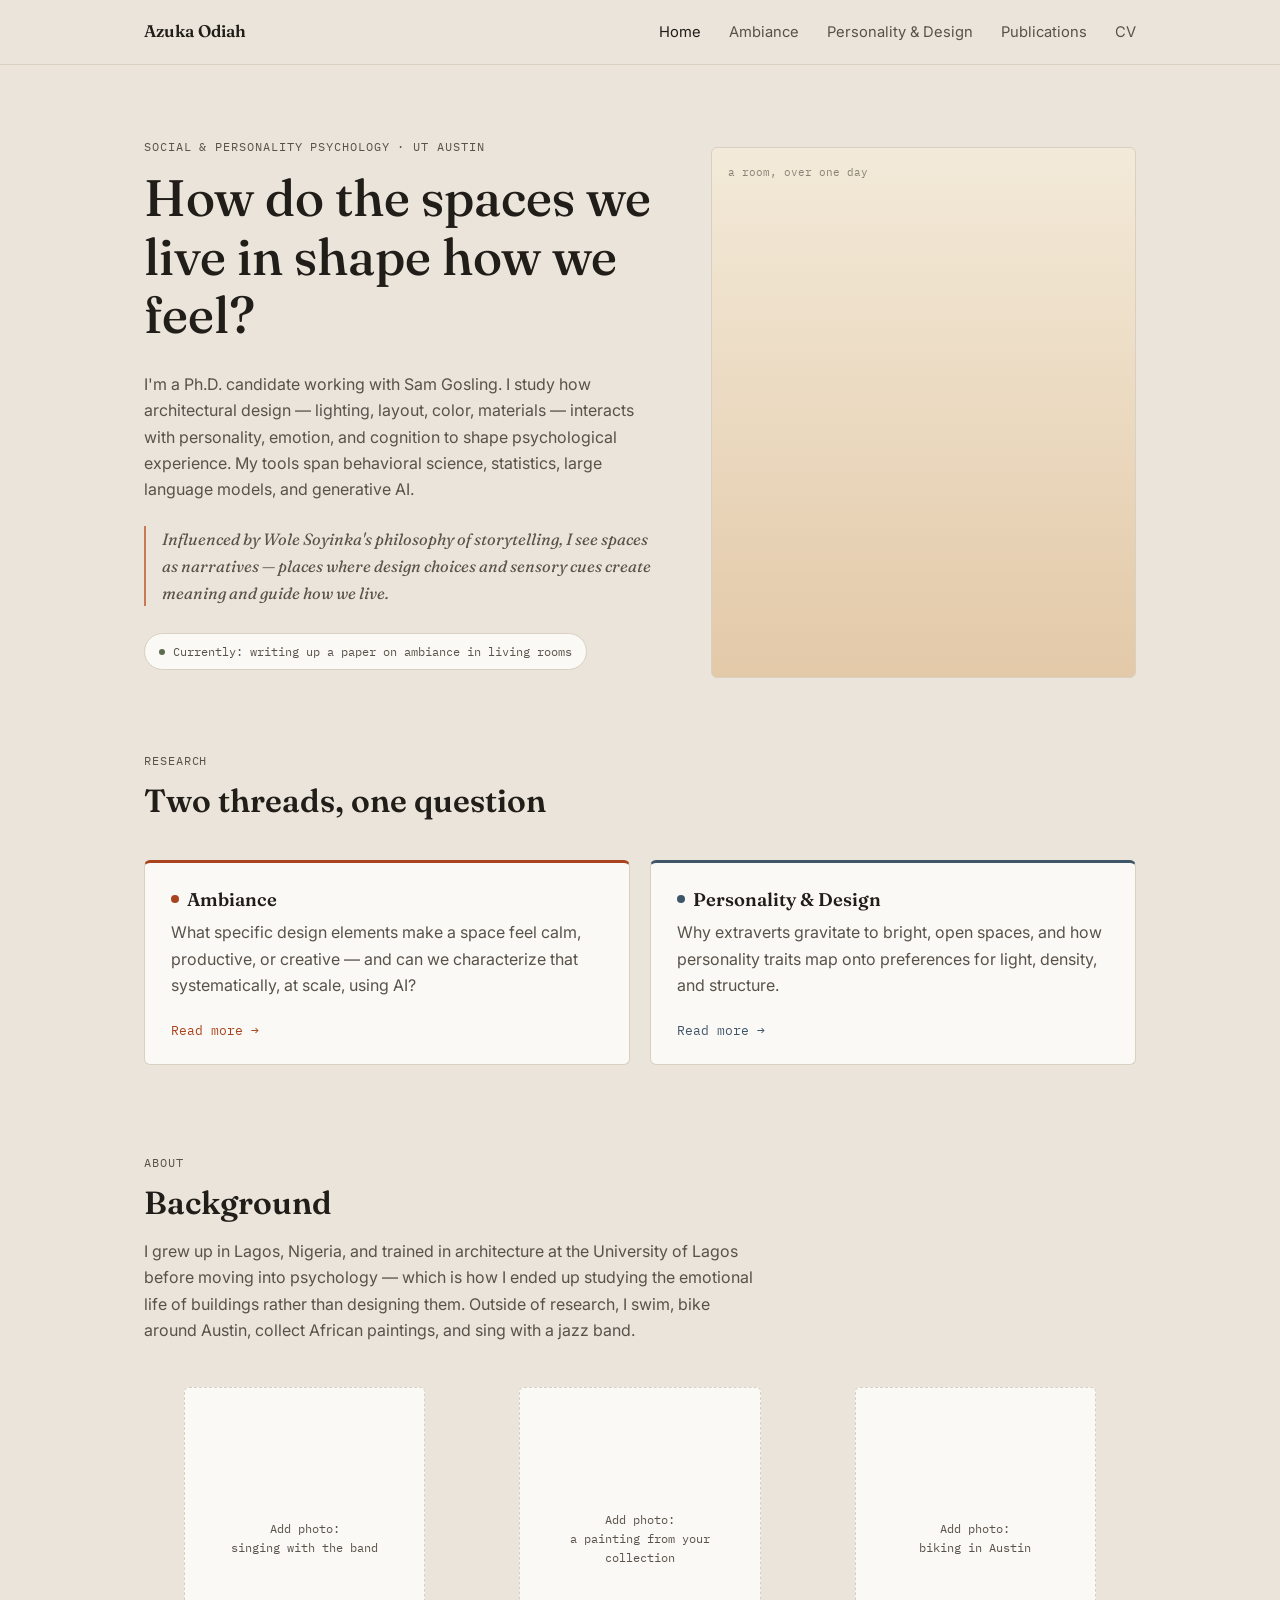
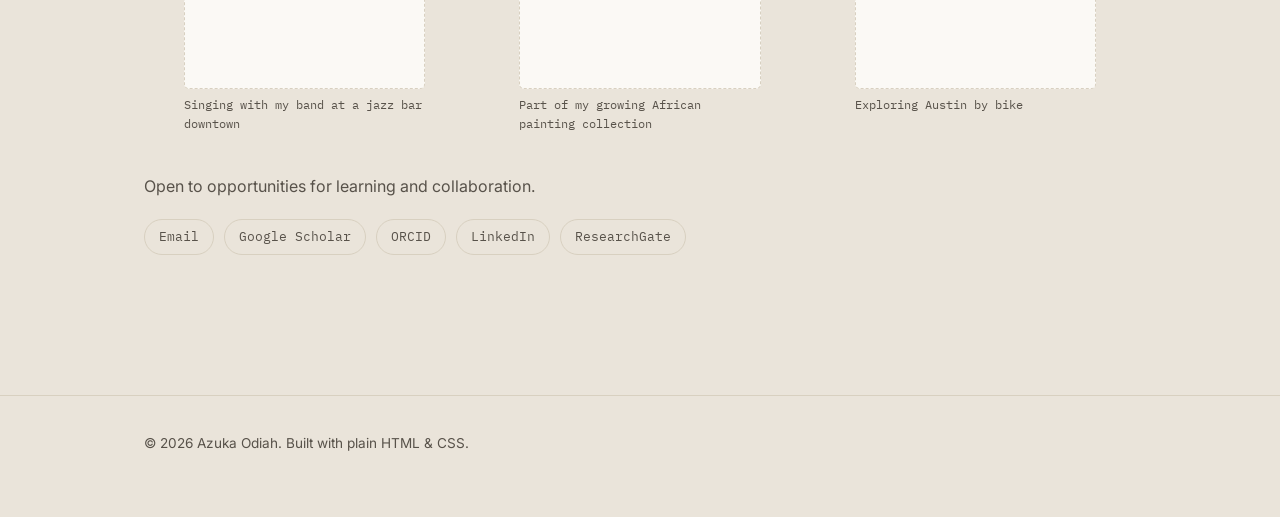
==== index.html @ d579438a "Add files via upload" ====
<!DOCTYPE html>
<html lang="en">
<head>
<meta charset="UTF-8">
<meta name="viewport" content="width=device-width, initial-scale=1.0">
<title>Azuka Odiah — Psychology of Architecture</title>
<meta name="description" content="Azuka Odiah is a Ph.D. candidate studying how the built environment shapes emotion, personality, and behavior.">
<link rel="preconnect" href="https://fonts.googleapis.com">
<link href="https://fonts.googleapis.com/css2?family=Fraunces:ital,wght@0,400;0,500;0,600;1,400&family=Inter:wght@400;500;600&family=IBM+Plex+Mono:wght@400;500&display=swap" rel="stylesheet">
<link rel="stylesheet" href="style.css">
</head>
<body>

<header class="site-header">
  <div class="wrap">
    <a class="brand" href="index.html">Azuka Odiah</a>
    <nav class="primary">
      <a href="index.html" class="active">Home</a>
      <a href="ambiance.html">Ambiance</a>
      <a href="personality-design.html">Personality &amp; Design</a>
      <a href="publications.html">Publications</a>
      <a href="cv.html">CV</a>
    </nav>
    <button class="nav-toggle" aria-label="Toggle menu">Menu</button>
  </div>
</header>

<section class="hero">
  <div class="wrap">
    <div>
      <p class="eyebrow">Social &amp; Personality Psychology · UT Austin</p>
      <h1>How do the spaces we live in shape how we feel?</h1>
      <p>I'm a Ph.D. candidate working with Sam Gosling. I study how architectural
      design &mdash; lighting, layout, color, materials &mdash; interacts with
      personality, emotion, and cognition to shape psychological experience.
      My tools span behavioral science, statistics, large language models,
      and generative AI.</p>
      <blockquote>Influenced by Wole Soyinka's philosophy of storytelling, I see
      spaces as narratives &mdash; places where design choices and sensory cues
      create meaning and guide how we live.</blockquote>
      <p><span class="currently">Currently: writing up a paper on ambiance in living rooms</span></p>
    </div>
    <div class="light-cycle" aria-hidden="true">
      <span class="caption">a room, over one day</span>
      <span class="tag">morning</span>
      <span class="tag">midday</span>
      <span class="tag">dusk</span>
    </div>
  </div>
</section>

<section>
  <div class="wrap">
    <p class="eyebrow">Research</p>
    <h2>Two threads, one question</h2>
    <div class="cards">
      <div class="card">
        <h3><span class="dot"></span>Ambiance</h3>
        <p>What specific design elements make a space feel calm, productive,
        or creative &mdash; and can we characterize that systematically,
        at scale, using AI?</p>
        <a class="more" href="ambiance.html">Read more &rarr;</a>
      </div>
      <div class="card card--dusk">
        <h3><span class="dot"></span>Personality &amp; Design</h3>
        <p>Why extraverts gravitate to bright, open spaces, and how personality
        traits map onto preferences for light, density, and structure.</p>
        <a class="more" href="personality-design.html">Read more &rarr;</a>
      </div>
    </div>
  </div>
</section>

<section id="about">
  <div class="wrap">
    <p class="eyebrow">About</p>
    <h2>Background</h2>
    <p>I grew up in Lagos, Nigeria, and trained in architecture at the
    University of Lagos before moving into psychology &mdash; which is how I
    ended up studying the emotional life of buildings rather than designing
    them. Outside of research, I swim, bike around Austin, collect African
    paintings, and sing with a jazz band.</p>

    <div class="photo-strip">
      <figure>
        <div class="photo-slot"><span>Add photo:<br>singing with the band</span></div>
        <figcaption>Singing with my band at a jazz bar downtown</figcaption>
      </figure>
      <figure>
        <div class="photo-slot"><span>Add photo:<br>a painting from your collection</span></div>
        <figcaption>Part of my growing African painting collection</figcaption>
      </figure>
      <figure>
        <div class="photo-slot"><span>Add photo:<br>biking in Austin</span></div>
        <figcaption>Exploring Austin by bike</figcaption>
      </figure>
    </div>

    <p style="margin-top:24px;">Open to opportunities for learning and collaboration.</p>
    <div class="link-row">
      <a href="mailto:azukaodiah@utexas.edu">Email</a>
      <a href="#">Google Scholar</a>
      <a href="#">ORCID</a>
      <a href="#">LinkedIn</a>
      <a href="#">ResearchGate</a>
    </div>
  </div>
</section>

<footer>
  <div class="wrap">
    <p>&copy; <span id="year"></span> Azuka Odiah. Built with plain HTML &amp; CSS.</p>
  </div>
</footer>

<script src="script.js"></script>
<script>document.getElementById('year').textContent = new Date().getFullYear();</script>
</body>
</html>
---- style.css ----
/* ============================================================
   Azuka Odiah — academic site
   Design concept: each research thread gets its own "mood" color
   (oxide = warm/Ambiance, dusk = structured/Personality & Design),
   echoing the actual research subject — how environments carry
   emotional tone. Hero panel is a live CSS light-cycle, a small
   working demonstration of "ambiance" itself.
   ============================================================ */

:root {
  --stone: #eae4da;
  --stone-deep: #ddd4c3;
  --paper: #fbf9f5;
  --ink: #211d19;
  --ink-soft: #58524a;
  --oxide: #a8431d;
  --oxide-soft: #c97a54;
  --dusk: #3f5568;
  --dusk-soft: #7c93a3;
  --moss: #5c6b4f;
  --border: #d8d0c0;
  --radius: 3px;
  --serif: "Fraunces", Georgia, serif;
  --sans: "Inter", -apple-system, BlinkMacSystemFont, sans-serif;
  --mono: "IBM Plex Mono", "SF Mono", monospace;
  --max: 1040px;
}

* { box-sizing: border-box; }
html { scroll-behavior: smooth; }

body {
  margin: 0;
  background: var(--stone);
  color: var(--ink);
  font-family: var(--sans);
  font-size: 16px;
  line-height: 1.65;
  -webkit-font-smoothing: antialiased;
}

img { max-width: 100%; display: block; }

a { color: var(--oxide); text-decoration: none; }
a:hover { text-decoration: underline; }

:focus-visible {
  outline: 2px solid var(--ink);
  outline-offset: 3px;
}

h1, h2, h3 {
  font-family: var(--serif);
  font-weight: 600;
  line-height: 1.15;
  margin: 0 0 0.5em;
  color: var(--ink);
}

h1 { font-size: clamp(2rem, 4.5vw, 3.2rem); font-weight: 500; }
h2 { font-size: clamp(1.5rem, 3vw, 2rem); }
h3 { font-size: 1.15rem; font-weight: 600; }

p { margin: 0 0 1.1em; color: var(--ink-soft); max-width: 62ch; }

.eyebrow {
  font-family: var(--mono);
  font-size: 0.72rem;
  letter-spacing: 0.08em;
  text-transform: uppercase;
  color: var(--ink-soft);
}

.wrap {
  max-width: var(--max);
  margin: 0 auto;
  padding: 0 24px;
}

/* ---------- header / nav ---------- */

.site-header {
  position: sticky;
  top: 0;
  z-index: 50;
  background: rgba(234, 228, 218, 0.88);
  backdrop-filter: blur(8px);
  border-bottom: 1px solid var(--border);
}

.site-header .wrap {
  display: flex;
  align-items: center;
  justify-content: space-between;
  height: 64px;
}

.brand {
  font-family: var(--serif);
  font-size: 1.05rem;
  color: var(--ink);
  font-weight: 600;
}

nav.primary {
  display: flex;
  gap: 28px;
}

nav.primary a {
  color: var(--ink-soft);
  font-size: 0.92rem;
}

nav.primary a.active,
nav.primary a:hover { color: var(--ink); text-decoration: none; }

.nav-toggle {
  display: none;
  background: none;
  border: 1px solid var(--border);
  border-radius: var(--radius);
  padding: 6px 10px;
  font-family: var(--mono);
  font-size: 0.8rem;
  cursor: pointer;
}

@media (max-width: 720px) {
  nav.primary {
    display: none;
    position: absolute;
    top: 64px; left: 0; right: 0;
    background: var(--paper);
    flex-direction: column;
    gap: 0;
    border-bottom: 1px solid var(--border);
  }
  nav.primary.open { display: flex; }
  nav.primary a { padding: 14px 24px; border-top: 1px solid var(--border); }
  .nav-toggle { display: block; }
}

/* ---------- hero ---------- */

.hero {
  padding: 72px 0 56px;
}

.hero .wrap {
  display: grid;
  grid-template-columns: 1.1fr 0.9fr;
  gap: 48px;
  align-items: center;
}

@media (max-width: 860px) {
  .hero .wrap { grid-template-columns: 1fr; }
}

.hero blockquote {
  font-family: var(--serif);
  font-style: italic;
  font-size: 1.02rem;
  color: var(--ink-soft);
  border-left: 2px solid var(--oxide-soft);
  padding-left: 16px;
  margin: 1.4em 0;
}

.currently {
  display: inline-flex;
  align-items: center;
  gap: 8px;
  font-family: var(--mono);
  font-size: 0.78rem;
  color: var(--ink-soft);
  background: var(--paper);
  border: 1px solid var(--border);
  border-radius: 999px;
  padding: 7px 14px;
  margin-top: 4px;
}
.currently::before {
  content: "";
  width: 6px; height: 6px;
  border-radius: 50%;
  background: var(--moss);
}

/* light-cycle panel — the signature element */

.light-cycle {
  position: relative;
  aspect-ratio: 4 / 5;
  border-radius: 6px;
  overflow: hidden;
  border: 1px solid var(--border);
  background: linear-gradient(180deg, #f3ead9, #e3c9a8);
  animation: cycleShift 18s ease-in-out infinite;
}

@keyframes cycleShift {
  0%, 100% { background: linear-gradient(180deg, #f7ecd8 0%, #e7c79e 60%, #cf9a63 100%); }
  40% { background: linear-gradient(180deg, #fbf6ea 0%, #f2e2c2 55%, #dab27b 100%); }
  70% { background: linear-gradient(180deg, #e4dce8 0%, #b9a7bb 55%, #6d5b73 100%); }
}

.light-cycle .tag {
  position: absolute;
  bottom: 16px; left: 16px;
  font-family: var(--mono);
  font-size: 0.72rem;
  letter-spacing: 0.06em;
  text-transform: uppercase;
  color: rgba(33,29,25,0.65);
  opacity: 0;
}
.light-cycle .tag:nth-child(1) { animation: tagFade 18s ease-in-out infinite; }
.light-cycle .tag:nth-child(2) { animation: tagFade 18s ease-in-out infinite; animation-delay: -6s; }
.light-cycle .tag:nth-child(3) { animation: tagFade 18s ease-in-out infinite; animation-delay: -12s; }

@keyframes tagFade {
  0%, 10% { opacity: 1; }
  22%, 100% { opacity: 0; }
}

.light-cycle .caption {
  position: absolute;
  top: 16px; left: 16px;
  font-family: var(--mono);
  font-size: 0.68rem;
  color: rgba(33,29,25,0.5);
}

@media (prefers-reduced-motion: reduce) {
  .light-cycle, .light-cycle .tag { animation: none; }
  .light-cycle .tag:nth-child(1) { opacity: 1; }
}

/* ---------- research cards ---------- */

.cards {
  display: grid;
  grid-template-columns: 1fr 1fr;
  gap: 20px;
  margin: 40px 0;
}
@media (max-width: 720px) { .cards { grid-template-columns: 1fr; } }

.card {
  background: var(--paper);
  border: 1px solid var(--border);
  border-radius: 6px;
  padding: 26px 26px 22px;
  border-top: 3px solid var(--oxide);
}
.card--dusk { border-top-color: var(--dusk); }

.card h3 { display: flex; align-items: center; gap: 8px; }
.card .dot { width: 8px; height: 8px; border-radius: 50%; background: var(--oxide); }
.card--dusk .dot { background: var(--dusk); }

.card a.more { font-family: var(--mono); font-size: 0.8rem; }
.card--dusk a.more { color: var(--dusk); }

/* ---------- about photo strip ---------- */

.photo-strip {
  display: grid;
  grid-template-columns: repeat(3, 1fr);
  gap: 14px;
  margin: 28px 0 8px;
}
@media (max-width: 640px) { .photo-strip { grid-template-columns: 1fr; } }

.photo-slot {
  aspect-ratio: 4 / 5;
  border-radius: 5px;
  border: 1px dashed var(--border);
  background: var(--paper);
  display: flex;
  align-items: center;
  justify-content: center;
  text-align: center;
  padding: 16px;
}
.photo-slot span {
  font-family: var(--mono);
  font-size: 0.72rem;
  color: var(--ink-soft);
}
.photo-slot img { width: 100%; height: 100%; object-fit: cover; border-radius: 5px; }
figcaption {
  font-family: var(--mono);
  font-size: 0.72rem;
  color: var(--ink-soft);
  margin-top: 6px;
}

/* ---------- page header (interior pages) ---------- */

.page-head {
  padding: 56px 0 12px;
  border-bottom: 1px solid var(--border);
  margin-bottom: 40px;
}
.page-head.oxide { border-top: 4px solid var(--oxide); }
.page-head.dusk { border-top: 4px solid var(--dusk); }

.rq-list {
  list-style: none;
  padding: 0;
  margin: 24px 0;
  border-left: 2px solid var(--border);
}
.rq-list li {
  padding: 10px 0 10px 20px;
  color: var(--ink-soft);
  max-width: 62ch;
}

/* ---------- publications ---------- */

.pub {
  padding: 22px 0;
  border-top: 1px solid var(--border);
}
.pub:first-of-type { border-top: none; }
.pub .year {
  font-family: var(--mono);
  font-size: 0.78rem;
  color: var(--moss);
}
.pub p { margin: 6px 0 0; }
.pub .note {
  font-size: 0.88rem;
  color: var(--ink-soft);
  font-style: italic;
  margin-top: 6px;
}

/* ---------- buttons / links row ---------- */

.btn {
  display: inline-block;
  font-family: var(--mono);
  font-size: 0.85rem;
  border: 1px solid var(--ink);
  color: var(--ink);
  padding: 10px 18px;
  border-radius: var(--radius);
}
.btn:hover { background: var(--ink); color: var(--paper); text-decoration: none; }

.link-row {
  display: flex;
  flex-wrap: wrap;
  gap: 10px;
  margin: 20px 0;
}
.link-row a {
  font-family: var(--mono);
  font-size: 0.8rem;
  color: var(--ink-soft);
  border: 1px solid var(--border);
  border-radius: 999px;
  padding: 6px 14px;
}
.link-row a:hover { color: var(--ink); border-color: var(--ink); text-decoration: none; }

/* ---------- footer ---------- */

footer {
  margin-top: 80px;
  padding: 36px 0 48px;
  border-top: 1px solid var(--border);
}
footer p { font-size: 0.85rem; }

section { padding: 8px 0 40px; }
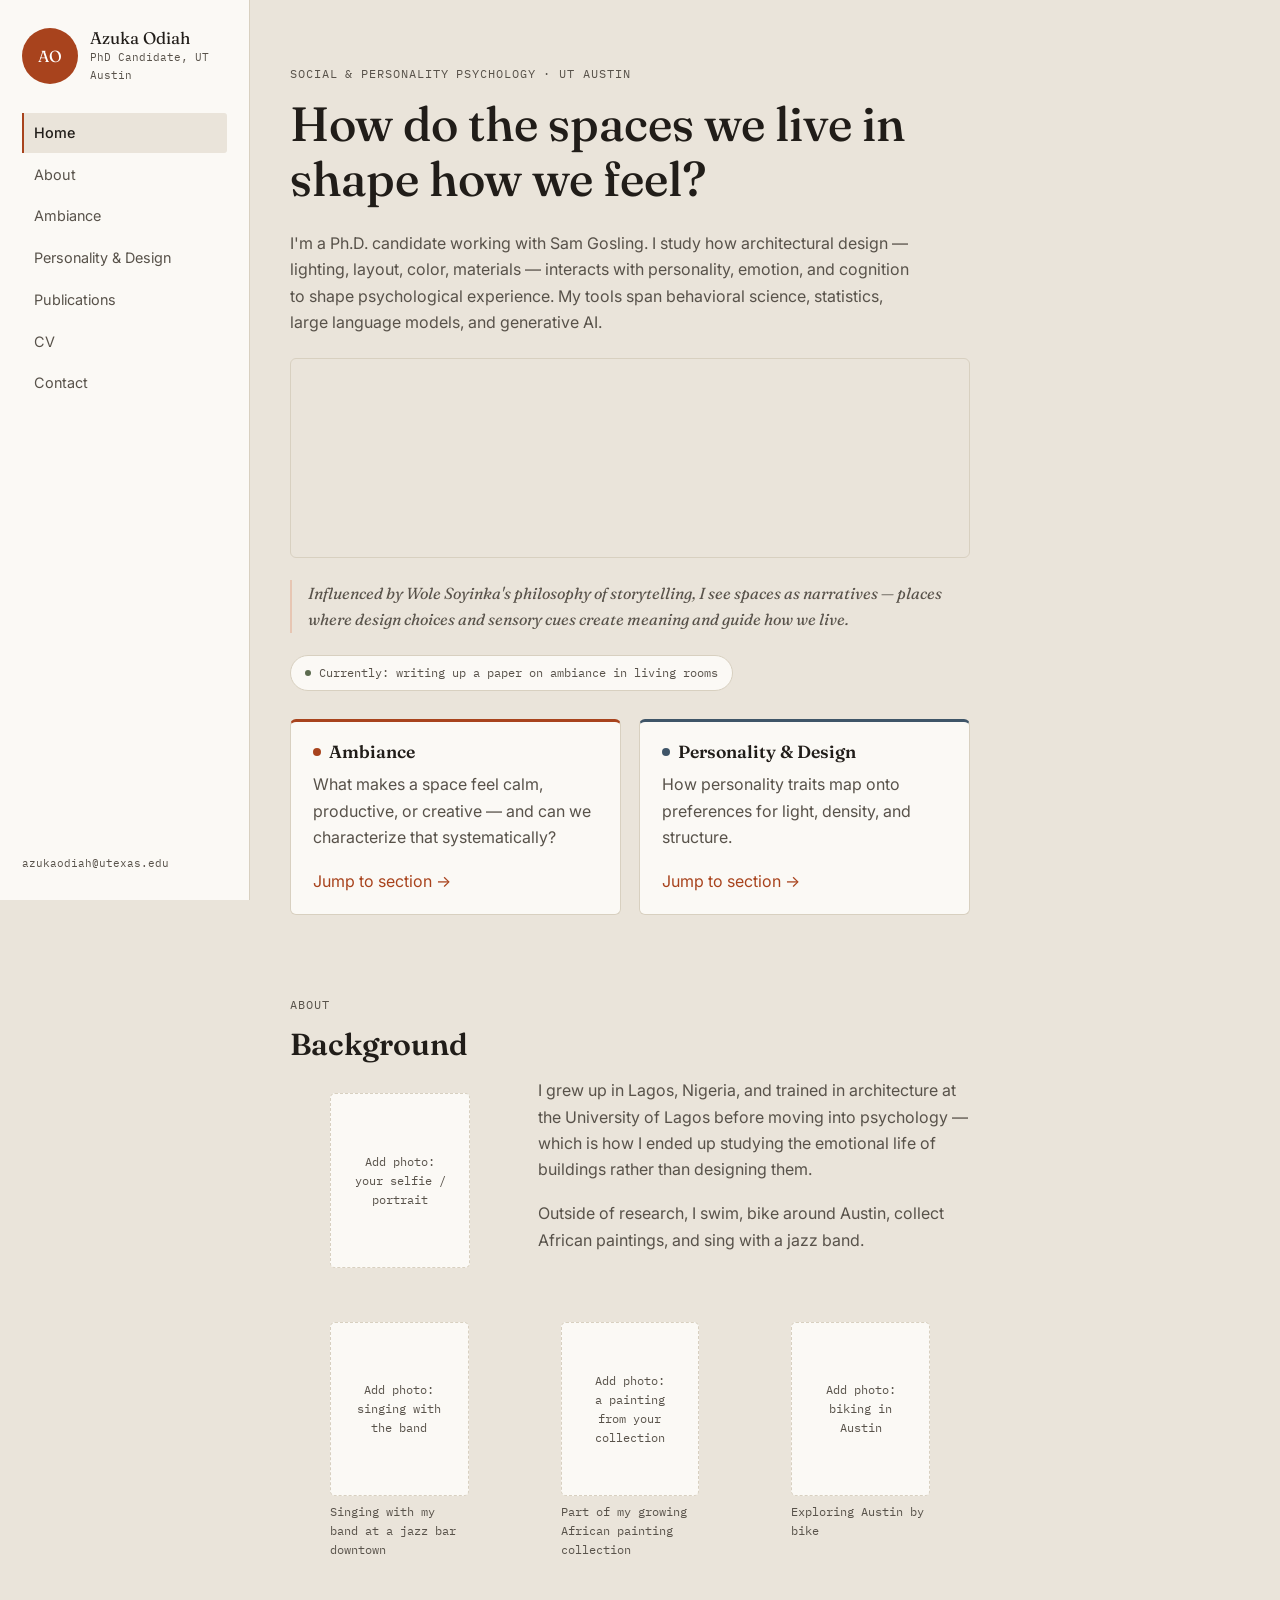
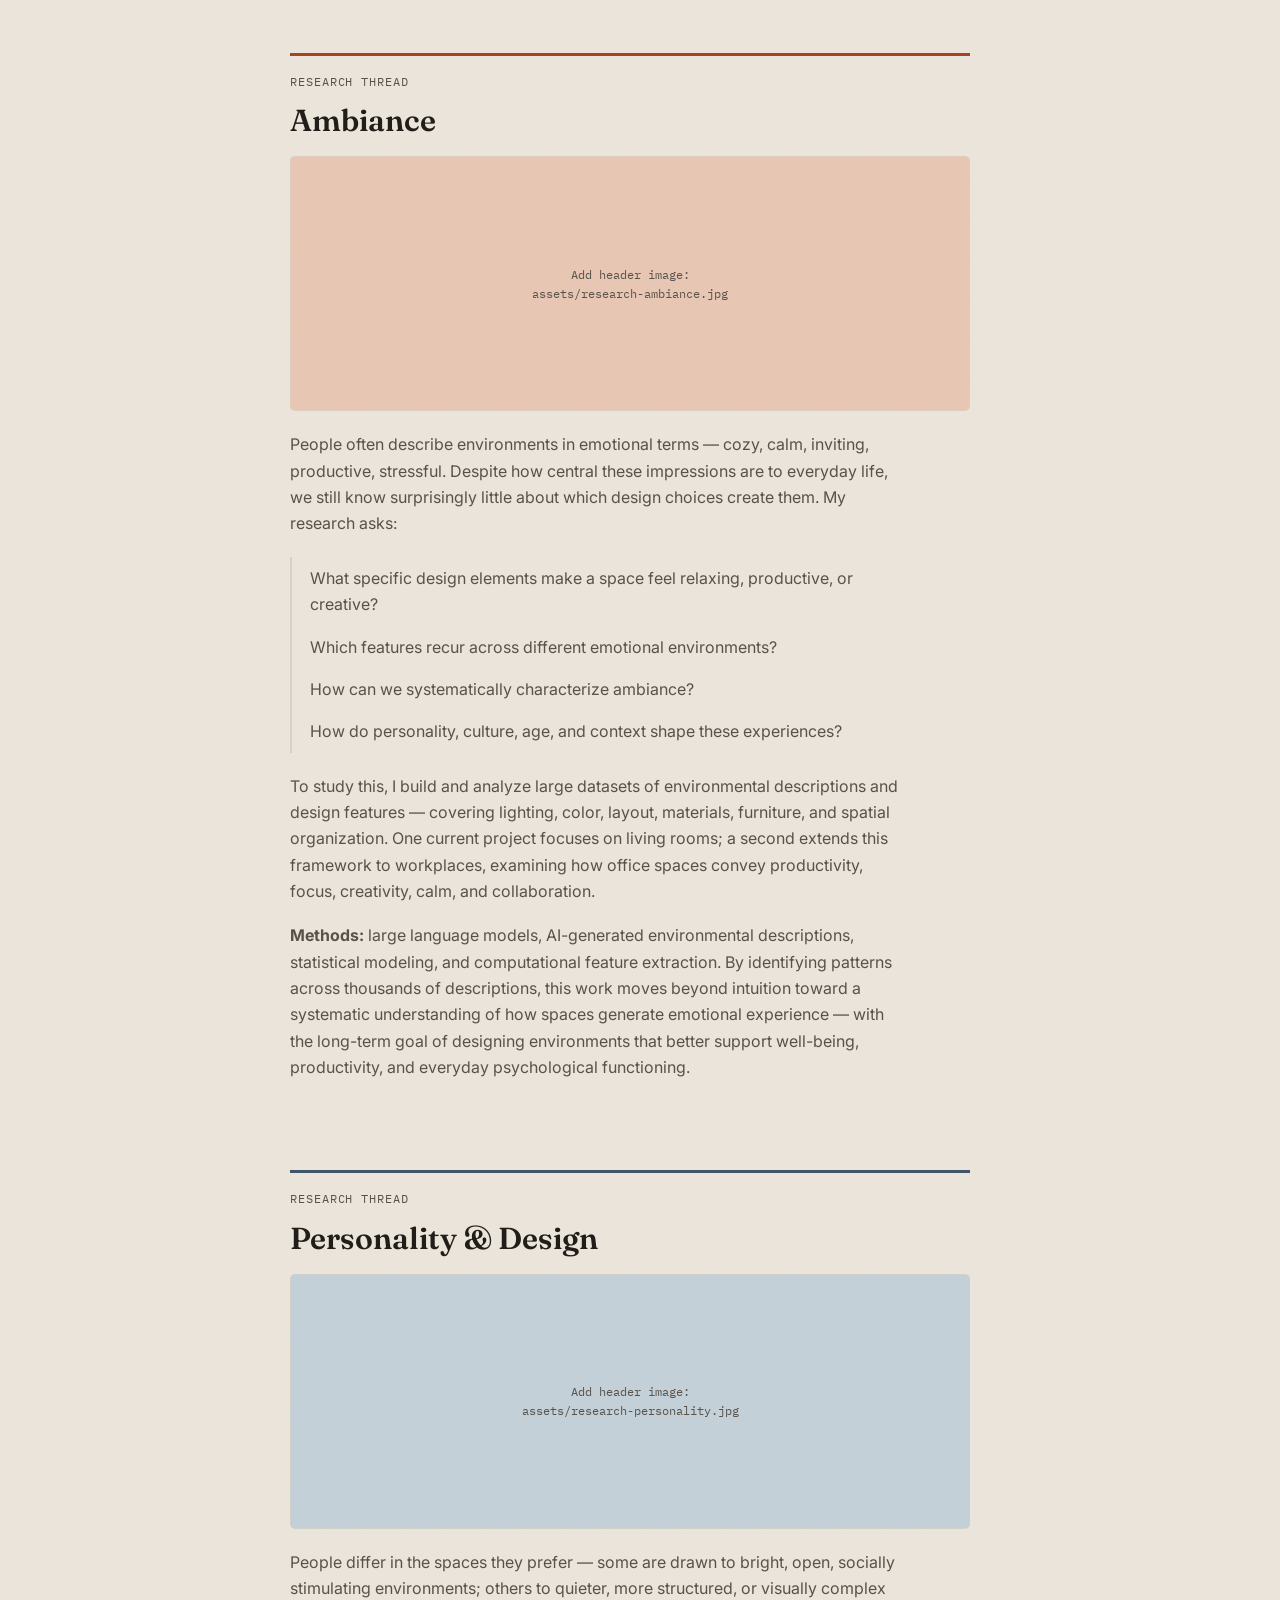
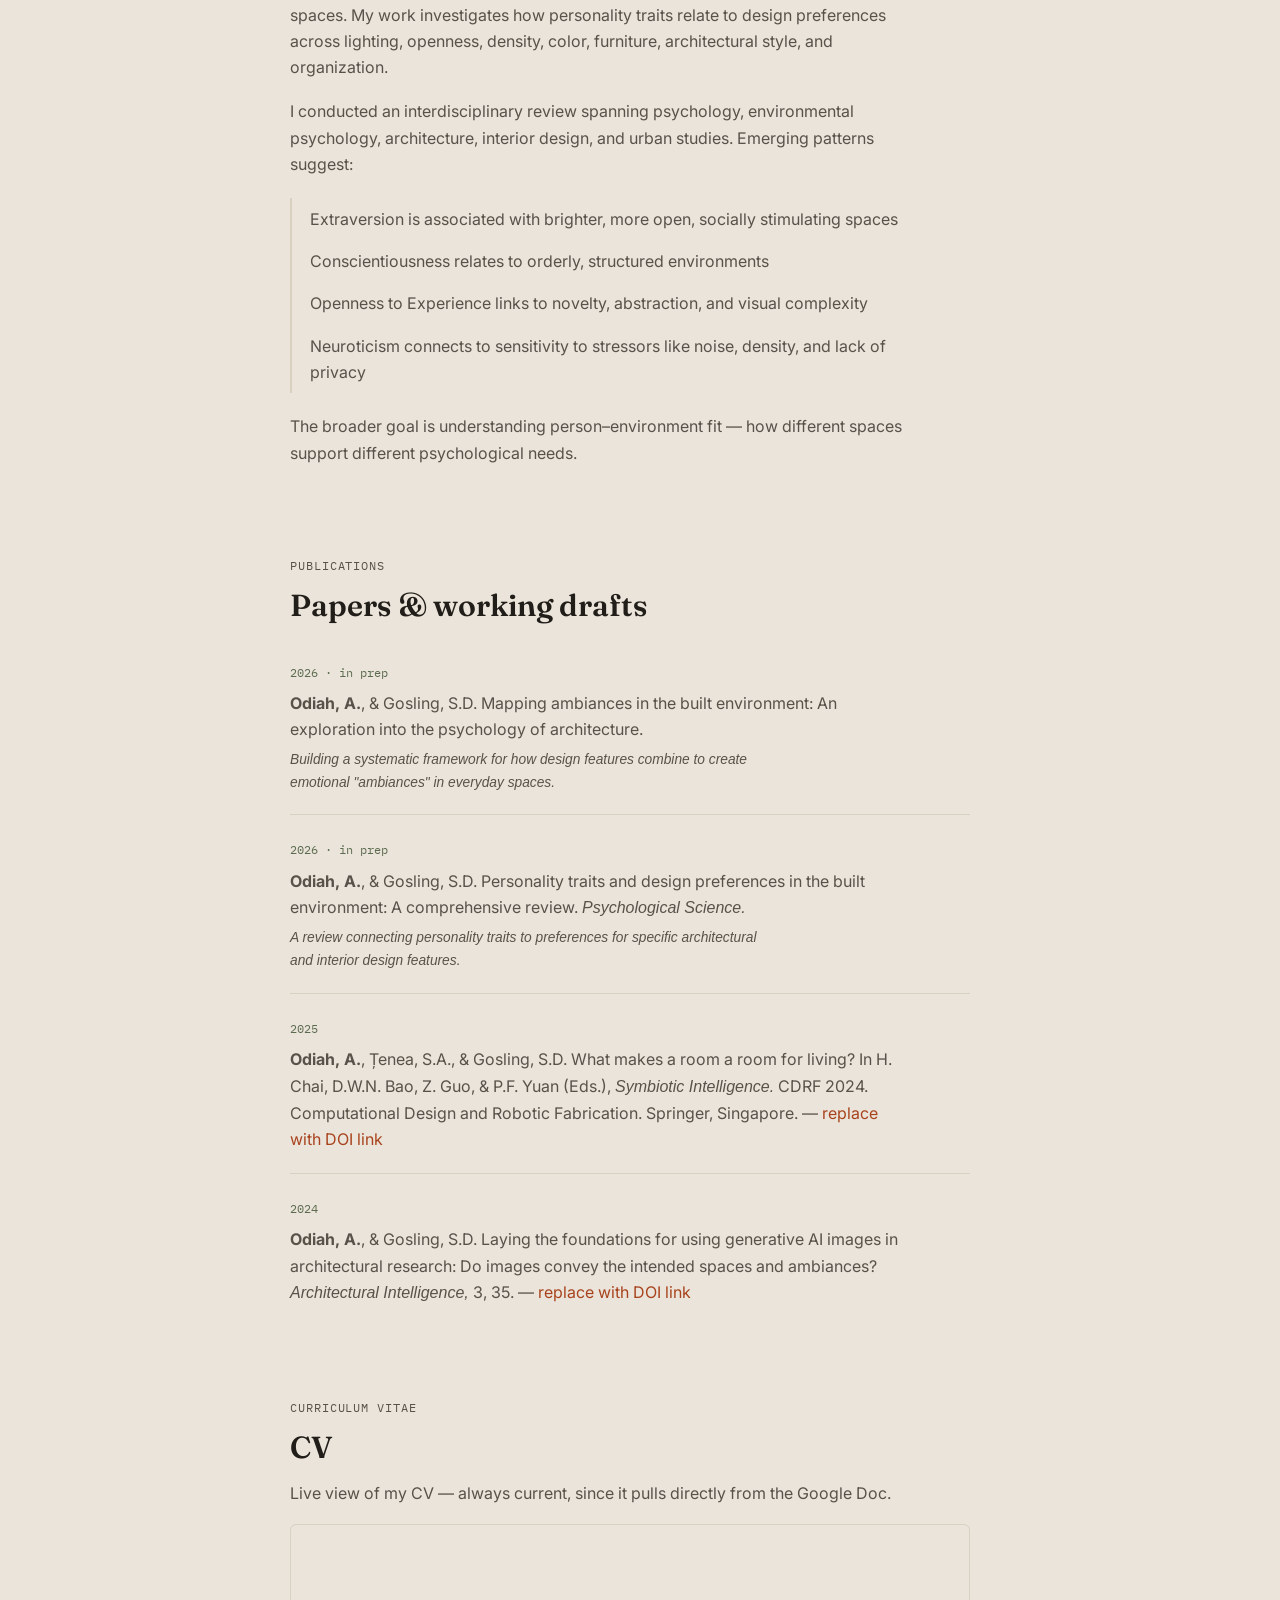
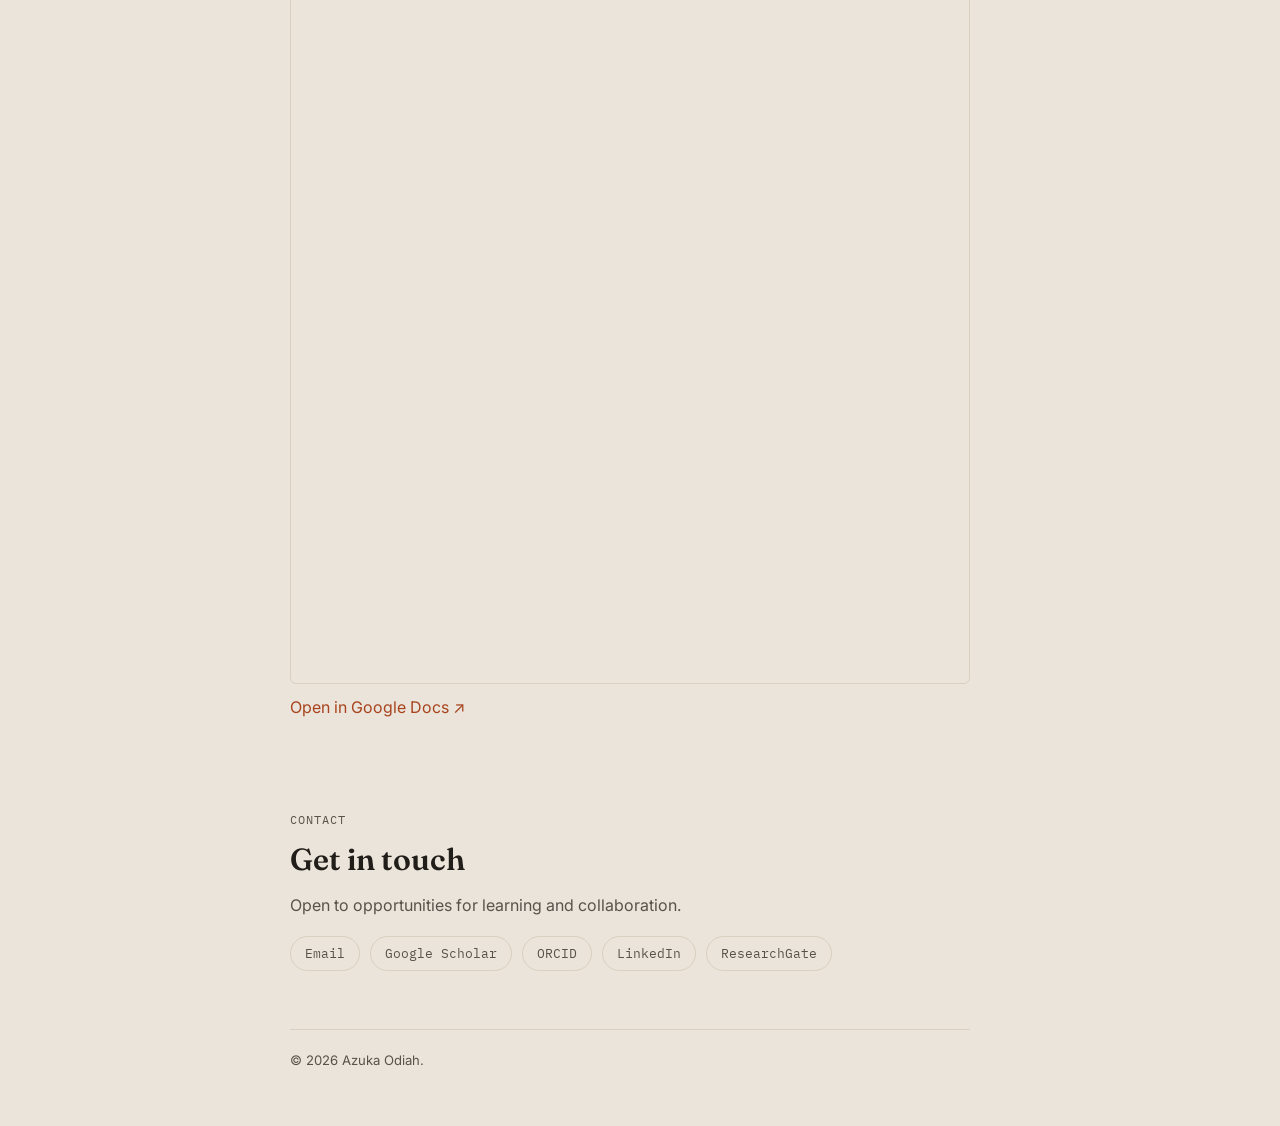
==== commit 148f7951: "test02" ====
--- a/index.html
+++ b/index.html
@@ -5,29 +5,49 @@
 <meta name="viewport" content="width=device-width, initial-scale=1.0">
 <title>Azuka Odiah — Psychology of Architecture</title>
 <meta name="description" content="Azuka Odiah is a Ph.D. candidate studying how the built environment shapes emotion, personality, and behavior.">
+<link rel="icon" type="image/jpeg" href="assets/icon.jpg">
 <link rel="preconnect" href="https://fonts.googleapis.com">
 <link href="https://fonts.googleapis.com/css2?family=Fraunces:ital,wght@0,400;0,500;0,600;1,400&family=Inter:wght@400;500;600&family=IBM+Plex+Mono:wght@400;500&display=swap" rel="stylesheet">
 <link rel="stylesheet" href="style.css">
 </head>
 <body>
 
-<header class="site-header">
-  <div class="wrap">
-    <a class="brand" href="index.html">Azuka Odiah</a>
-    <nav class="primary">
-      <a href="index.html" class="active">Home</a>
-      <a href="ambiance.html">Ambiance</a>
-      <a href="personality-design.html">Personality &amp; Design</a>
-      <a href="publications.html">Publications</a>
-      <a href="cv.html">CV</a>
+<div class="topbar">
+  <span class="brand-name">Azuka Odiah</span>
+  <button class="nav-toggle" id="navToggle" aria-label="Toggle menu">Menu</button>
+</div>
+
+<div class="layout">
+
+  <aside class="sidebar" id="sidebar">
+    <div class="brand-row">
+      <div class="avatar-wrap">
+        <span class="fallback">AO</span>
+        <img src="assets/icon.jpg" alt="Azuka Odiah" onerror="this.style.display='none'">
+      </div>
+      <div>
+        <div class="brand-name">Azuka Odiah</div>
+        <div class="brand-role">PhD Candidate, UT Austin</div>
+      </div>
+    </div>
+
+    <nav class="side-nav" id="sideNav">
+      <a href="#home">Home</a>
+      <a href="#about">About</a>
+      <a href="#ambiance">Ambiance</a>
+      <a href="#personality">Personality &amp; Design</a>
+      <a href="#publications">Publications</a>
+      <a href="#cv">CV</a>
+      <a href="#contact">Contact</a>
     </nav>
-    <button class="nav-toggle" aria-label="Toggle menu">Menu</button>
-  </div>
-</header>
-
-<section class="hero">
-  <div class="wrap">
-    <div>
+
+    <div class="sidebar-foot">azukaodiah@utexas.edu</div>
+  </aside>
+
+  <main>
+
+    <!-- HOME -->
+    <section class="block" id="home">
       <p class="eyebrow">Social &amp; Personality Psychology · UT Austin</p>
       <h1>How do the spaces we live in shape how we feel?</h1>
       <p>I'm a Ph.D. candidate working with Sam Gosling. I study how architectural
@@ -35,83 +55,242 @@
       personality, emotion, and cognition to shape psychological experience.
       My tools span behavioral science, statistics, large language models,
       and generative AI.</p>
+
+      <div class="light-cycle" aria-hidden="true">
+        <span class="tag">morning</span>
+        <span class="tag">midday</span>
+        <span class="tag">dusk</span>
+      </div>
+
       <blockquote>Influenced by Wole Soyinka's philosophy of storytelling, I see
       spaces as narratives &mdash; places where design choices and sensory cues
       create meaning and guide how we live.</blockquote>
+
       <p><span class="currently">Currently: writing up a paper on ambiance in living rooms</span></p>
-    </div>
-    <div class="light-cycle" aria-hidden="true">
-      <span class="caption">a room, over one day</span>
-      <span class="tag">morning</span>
-      <span class="tag">midday</span>
-      <span class="tag">dusk</span>
-    </div>
-  </div>
-</section>
-
-<section>
-  <div class="wrap">
-    <p class="eyebrow">Research</p>
-    <h2>Two threads, one question</h2>
-    <div class="cards">
-      <div class="card">
-        <h3><span class="dot"></span>Ambiance</h3>
-        <p>What specific design elements make a space feel calm, productive,
-        or creative &mdash; and can we characterize that systematically,
-        at scale, using AI?</p>
-        <a class="more" href="ambiance.html">Read more &rarr;</a>
-      </div>
-      <div class="card card--dusk">
-        <h3><span class="dot"></span>Personality &amp; Design</h3>
-        <p>Why extraverts gravitate to bright, open spaces, and how personality
-        traits map onto preferences for light, density, and structure.</p>
-        <a class="more" href="personality-design.html">Read more &rarr;</a>
-      </div>
-    </div>
-  </div>
-</section>
-
-<section id="about">
-  <div class="wrap">
-    <p class="eyebrow">About</p>
-    <h2>Background</h2>
-    <p>I grew up in Lagos, Nigeria, and trained in architecture at the
-    University of Lagos before moving into psychology &mdash; which is how I
-    ended up studying the emotional life of buildings rather than designing
-    them. Outside of research, I swim, bike around Austin, collect African
-    paintings, and sing with a jazz band.</p>
-
-    <div class="photo-strip">
-      <figure>
-        <div class="photo-slot"><span>Add photo:<br>singing with the band</span></div>
-        <figcaption>Singing with my band at a jazz bar downtown</figcaption>
-      </figure>
-      <figure>
-        <div class="photo-slot"><span>Add photo:<br>a painting from your collection</span></div>
-        <figcaption>Part of my growing African painting collection</figcaption>
-      </figure>
-      <figure>
-        <div class="photo-slot"><span>Add photo:<br>biking in Austin</span></div>
-        <figcaption>Exploring Austin by bike</figcaption>
-      </figure>
-    </div>
-
-    <p style="margin-top:24px;">Open to opportunities for learning and collaboration.</p>
-    <div class="link-row">
-      <a href="mailto:azukaodiah@utexas.edu">Email</a>
-      <a href="#">Google Scholar</a>
-      <a href="#">ORCID</a>
-      <a href="#">LinkedIn</a>
-      <a href="#">ResearchGate</a>
-    </div>
-  </div>
-</section>
-
-<footer>
-  <div class="wrap">
-    <p>&copy; <span id="year"></span> Azuka Odiah. Built with plain HTML &amp; CSS.</p>
-  </div>
-</footer>
+
+      <div class="cards">
+        <div class="card">
+          <h3><span class="dot"></span>Ambiance</h3>
+          <p>What makes a space feel calm, productive, or creative &mdash;
+          and can we characterize that systematically?</p>
+          <a href="#ambiance">Jump to section &rarr;</a>
+        </div>
+        <div class="card card--dusk">
+          <h3><span class="dot"></span>Personality &amp; Design</h3>
+          <p>How personality traits map onto preferences for light,
+          density, and structure.</p>
+          <a href="#personality">Jump to section &rarr;</a>
+        </div>
+      </div>
+    </section>
+
+    <!-- ABOUT -->
+    <section class="block" id="about">
+      <p class="eyebrow">About</p>
+      <h2>Background</h2>
+
+      <div class="about-grid">
+        <figure>
+          <div class="photo-slot">
+            <span>Add photo:<br>your selfie / portrait</span>
+            <img src="assets/selfie.jpg" alt="Azuka Odiah portrait" onerror="this.style.display='none'">
+          </div>
+        </figure>
+        <div>
+          <p>I grew up in Lagos, Nigeria, and trained in architecture at the
+          University of Lagos before moving into psychology &mdash; which is
+          how I ended up studying the emotional life of buildings rather
+          than designing them.</p>
+          <p>Outside of research, I swim, bike around Austin, collect
+          African paintings, and sing with a jazz band.</p>
+        </div>
+      </div>
+
+      <div class="photo-strip">
+        <figure>
+          <div class="photo-slot">
+            <span>Add photo:<br>singing with the band</span>
+            <img src="assets/hobby-band.jpg" alt="" onerror="this.style.display='none'">
+          </div>
+          <figcaption>Singing with my band at a jazz bar downtown</figcaption>
+        </figure>
+        <figure>
+          <div class="photo-slot">
+            <span>Add photo:<br>a painting from your collection</span>
+            <img src="assets/hobby-painting.jpg" alt="" onerror="this.style.display='none'">
+          </div>
+          <figcaption>Part of my growing African painting collection</figcaption>
+        </figure>
+        <figure>
+          <div class="photo-slot">
+            <span>Add photo:<br>biking in Austin</span>
+            <img src="assets/hobby-bike.jpg" alt="" onerror="this.style.display='none'">
+          </div>
+          <figcaption>Exploring Austin by bike</figcaption>
+        </figure>
+      </div>
+    </section>
+
+    <!-- AMBIANCE -->
+    <section class="block" id="ambiance">
+      <div class="block-head oxide">
+        <p class="eyebrow">Research thread</p>
+        <h2>Ambiance</h2>
+      </div>
+
+      <div class="photo-slot research-header oxide">
+        <span>Add header image:<br>assets/research-ambiance.jpg</span>
+        <img src="assets/research-ambiance.jpg" alt="" onerror="this.style.display='none'">
+      </div>
+
+      <p>People often describe environments in emotional terms &mdash; cozy,
+      calm, inviting, productive, stressful. Despite how central these
+      impressions are to everyday life, we still know surprisingly little
+      about which design choices create them. My research asks:</p>
+
+      <ul class="rq-list">
+        <li>What specific design elements make a space feel relaxing, productive, or creative?</li>
+        <li>Which features recur across different emotional environments?</li>
+        <li>How can we systematically characterize ambiance?</li>
+        <li>How do personality, culture, age, and context shape these experiences?</li>
+      </ul>
+
+      <p>To study this, I build and analyze large datasets of environmental
+      descriptions and design features &mdash; covering lighting, color,
+      layout, materials, furniture, and spatial organization. One current
+      project focuses on living rooms; a second extends this framework to
+      workplaces, examining how office spaces convey productivity, focus,
+      creativity, calm, and collaboration.</p>
+
+      <p><strong>Methods:</strong> large language models, AI-generated
+      environmental descriptions, statistical modeling, and computational
+      feature extraction. By identifying patterns across thousands of
+      descriptions, this work moves beyond intuition toward a systematic
+      understanding of how spaces generate emotional experience &mdash; with
+      the long-term goal of designing environments that better support
+      well-being, productivity, and everyday psychological functioning.</p>
+    </section>
+
+    <!-- PERSONALITY & DESIGN -->
+    <section class="block" id="personality">
+      <div class="block-head dusk">
+        <p class="eyebrow">Research thread</p>
+        <h2>Personality &amp; Design</h2>
+      </div>
+
+      <div class="photo-slot research-header dusk">
+        <span>Add header image:<br>assets/research-personality.jpg</span>
+        <img src="assets/research-personality.jpg" alt="" onerror="this.style.display='none'">
+      </div>
+
+      <p>People differ in the spaces they prefer &mdash; some are drawn to
+      bright, open, socially stimulating environments; others to quieter,
+      more structured, or visually complex spaces. My work investigates how
+      personality traits relate to design preferences across lighting,
+      openness, density, color, furniture, architectural style, and
+      organization.</p>
+
+      <p>I conducted an interdisciplinary review spanning psychology,
+      environmental psychology, architecture, interior design, and urban
+      studies. Emerging patterns suggest:</p>
+
+      <ul class="rq-list">
+        <li>Extraversion is associated with brighter, more open, socially stimulating spaces</li>
+        <li>Conscientiousness relates to orderly, structured environments</li>
+        <li>Openness to Experience links to novelty, abstraction, and visual complexity</li>
+        <li>Neuroticism connects to sensitivity to stressors like noise, density, and lack of privacy</li>
+      </ul>
+
+      <p>The broader goal is understanding person&ndash;environment fit &mdash;
+      how different spaces support different psychological needs.</p>
+    </section>
+
+    <!-- PUBLICATIONS -->
+    <section class="block" id="publications">
+      <p class="eyebrow">Publications</p>
+      <h2>Papers &amp; working drafts</h2>
+
+      <div class="pub">
+        <img class="pub-thumb" src="assets/pub-1.jpg" alt="" onerror="this.remove()">
+        <div>
+          <span class="year">2026 &middot; in prep</span>
+          <p><strong>Odiah, A.</strong>, &amp; Gosling, S.D. Mapping ambiances in the
+          built environment: An exploration into the psychology of architecture.</p>
+          <p class="note">Building a systematic framework for how design features
+          combine to create emotional "ambiances" in everyday spaces.</p>
+        </div>
+      </div>
+
+      <div class="pub">
+        <img class="pub-thumb" src="assets/pub-2.jpg" alt="" onerror="this.remove()">
+        <div>
+          <span class="year">2026 &middot; in prep</span>
+          <p><strong>Odiah, A.</strong>, &amp; Gosling, S.D. Personality traits and
+          design preferences in the built environment: A comprehensive review.
+          <em>Psychological Science.</em></p>
+          <p class="note">A review connecting personality traits to preferences
+          for specific architectural and interior design features.</p>
+        </div>
+      </div>
+
+      <div class="pub">
+        <img class="pub-thumb" src="assets/pub-3.jpg" alt="" onerror="this.remove()">
+        <div>
+          <span class="year">2025</span>
+          <p><strong>Odiah, A.</strong>, Țenea, S.A., &amp; Gosling, S.D. What makes
+          a room a room for living? In H. Chai, D.W.N. Bao, Z. Guo, &amp; P.F. Yuan
+          (Eds.), <em>Symbiotic Intelligence.</em> CDRF 2024. Computational Design
+          and Robotic Fabrication. Springer, Singapore.
+          &mdash; <a href="#">replace with DOI link</a></p>
+        </div>
+      </div>
+
+      <div class="pub">
+        <img class="pub-thumb" src="assets/pub-4.jpg" alt="" onerror="this.remove()">
+        <div>
+          <span class="year">2024</span>
+          <p><strong>Odiah, A.</strong>, &amp; Gosling, S.D. Laying the foundations
+          for using generative AI images in architectural research: Do images
+          convey the intended spaces and ambiances? <em>Architectural
+          Intelligence,</em> 3, 35.
+          &mdash; <a href="#">replace with DOI link</a></p>
+        </div>
+      </div>
+    </section>
+
+    <!-- CV -->
+    <section class="block" id="cv">
+      <p class="eyebrow">Curriculum Vitae</p>
+      <h2>CV</h2>
+      <p>Live view of my CV &mdash; always current, since it pulls directly
+      from the Google Doc.</p>
+
+      <div class="doc-embed">
+        <iframe src="https://docs.google.com/document/d/1RREOyUHriKB7UtC-24r1hGiQHFxX-D9EY5F3DZR8iyM/preview" title="Azuka Odiah CV"></iframe>
+      </div>
+      <p><a href="https://docs.google.com/document/d/1RREOyUHriKB7UtC-24r1hGiQHFxX-D9EY5F3DZR8iyM/edit" target="_blank" rel="noopener">Open in Google Docs &#8599;</a></p>
+    </section>
+
+    <!-- CONTACT -->
+    <section class="block" id="contact">
+      <p class="eyebrow">Contact</p>
+      <h2>Get in touch</h2>
+      <p>Open to opportunities for learning and collaboration.</p>
+      <div class="link-row">
+        <a href="mailto:azukaodiah@utexas.edu">Email</a>
+        <a href="#">Google Scholar</a>
+        <a href="#">ORCID</a>
+        <a href="#">LinkedIn</a>
+        <a href="#">ResearchGate</a>
+      </div>
+    </section>
+
+    <footer>
+      <p>&copy; <span id="year"></span> Azuka Odiah.</p>
+    </footer>
+
+  </main>
+</div>
 
 <script src="script.js"></script>
 <script>document.getElementById('year').textContent = new Date().getFullYear();</script>
--- a/style.css
+++ b/style.css
@@ -1,29 +1,27 @@
 /* ============================================================
-   Azuka Odiah — academic site
-   Design concept: each research thread gets its own "mood" color
-   (oxide = warm/Ambiance, dusk = structured/Personality & Design),
-   echoing the actual research subject — how environments carry
-   emotional tone. Hero panel is a live CSS light-cycle, a small
-   working demonstration of "ambiance" itself.
+   Azuka Odiah — one continuous page, sidebar navigation.
+   Each research thread keeps its own mood color (oxide/dusk).
+   Photo categories: sidebar icon (small, also favicon), selfie
+   (About portrait), hobby strip (3), research headers (2),
+   optional publication thumbnails.
    ============================================================ */
 
 :root {
   --stone: #eae4da;
-  --stone-deep: #ddd4c3;
   --paper: #fbf9f5;
   --ink: #211d19;
   --ink-soft: #58524a;
   --oxide: #a8431d;
-  --oxide-soft: #c97a54;
+  --oxide-tint: #e7c6b3;
   --dusk: #3f5568;
-  --dusk-soft: #7c93a3;
+  --dusk-tint: #c3d0d8;
   --moss: #5c6b4f;
   --border: #d8d0c0;
   --radius: 3px;
   --serif: "Fraunces", Georgia, serif;
   --sans: "Inter", -apple-system, BlinkMacSystemFont, sans-serif;
   --mono: "IBM Plex Mono", "SF Mono", monospace;
-  --max: 1040px;
+  --sidebar-w: 250px;
 }
 
 * { box-sizing: border-box; }
@@ -40,27 +38,14 @@
 }
 
 img { max-width: 100%; display: block; }
-
 a { color: var(--oxide); text-decoration: none; }
 a:hover { text-decoration: underline; }
-
-:focus-visible {
-  outline: 2px solid var(--ink);
-  outline-offset: 3px;
-}
-
-h1, h2, h3 {
-  font-family: var(--serif);
-  font-weight: 600;
-  line-height: 1.15;
-  margin: 0 0 0.5em;
-  color: var(--ink);
-}
-
-h1 { font-size: clamp(2rem, 4.5vw, 3.2rem); font-weight: 500; }
-h2 { font-size: clamp(1.5rem, 3vw, 2rem); }
-h3 { font-size: 1.15rem; font-weight: 600; }
-
+:focus-visible { outline: 2px solid var(--ink); outline-offset: 3px; }
+
+h1, h2, h3 { font-family: var(--serif); font-weight: 600; line-height: 1.15; margin: 0 0 0.5em; color: var(--ink); }
+h1 { font-size: clamp(2rem, 4vw, 3rem); font-weight: 500; }
+h2 { font-size: clamp(1.4rem, 2.6vw, 1.9rem); }
+h3 { font-size: 1.1rem; font-weight: 600; }
 p { margin: 0 0 1.1em; color: var(--ink-soft); max-width: 62ch; }
 
 .eyebrow {
@@ -71,311 +56,208 @@
   color: var(--ink-soft);
 }
 
-.wrap {
-  max-width: var(--max);
-  margin: 0 auto;
-  padding: 0 24px;
-}
-
-/* ---------- header / nav ---------- */
-
-.site-header {
-  position: sticky;
-  top: 0;
-  z-index: 50;
-  background: rgba(234, 228, 218, 0.88);
+/* ---------- layout shell ---------- */
+
+.layout { display: flex; min-height: 100vh; }
+
+.sidebar {
+  position: fixed;
+  top: 0; left: 0; bottom: 0;
+  width: var(--sidebar-w);
+  background: var(--paper);
+  border-right: 1px solid var(--border);
+  padding: 28px 22px;
+  display: flex;
+  flex-direction: column;
+  gap: 28px;
+  overflow-y: auto;
+}
+
+.avatar-wrap {
+  position: relative;
+  width: 56px; height: 56px;
+  border-radius: 50%;
+  overflow: hidden;
+  background: var(--oxide);
+  display: flex; align-items: center; justify-content: center;
+  flex-shrink: 0;
+}
+.avatar-wrap .fallback {
+  color: #fff;
+  font-family: var(--serif);
+  font-size: 1rem;
+}
+.avatar-wrap img {
+  position: absolute; inset: 0;
+  width: 100%; height: 100%;
+  object-fit: cover;
+}
+
+.brand-row { display: flex; align-items: center; gap: 12px; }
+.brand-name { font-family: var(--serif); font-size: 1.05rem; line-height: 1.25; }
+.brand-role { font-family: var(--mono); font-size: 0.68rem; color: var(--ink-soft); }
+
+nav.side-nav { display: flex; flex-direction: column; gap: 2px; }
+nav.side-nav a {
+  color: var(--ink-soft);
+  font-size: 0.9rem;
+  padding: 8px 10px;
+  border-left: 2px solid transparent;
+  border-radius: 0 3px 3px 0;
+}
+nav.side-nav a:hover { color: var(--ink); text-decoration: none; background: var(--stone); }
+nav.side-nav a.active {
+  color: var(--ink);
+  border-left-color: var(--oxide);
+  background: var(--stone);
+  font-weight: 500;
+  text-decoration: none;
+}
+
+.sidebar-foot { margin-top: auto; font-family: var(--mono); font-size: 0.7rem; color: var(--ink-soft); }
+
+.topbar {
+  display: none;
+  position: sticky; top: 0; z-index: 50;
+  background: rgba(234,228,218,0.92);
   backdrop-filter: blur(8px);
   border-bottom: 1px solid var(--border);
-}
-
-.site-header .wrap {
-  display: flex;
+  padding: 14px 20px;
   align-items: center;
   justify-content: space-between;
-  height: 64px;
-}
-
-.brand {
-  font-family: var(--serif);
-  font-size: 1.05rem;
-  color: var(--ink);
-  font-weight: 600;
-}
-
-nav.primary {
-  display: flex;
-  gap: 28px;
-}
-
-nav.primary a {
-  color: var(--ink-soft);
-  font-size: 0.92rem;
-}
-
-nav.primary a.active,
-nav.primary a:hover { color: var(--ink); text-decoration: none; }
-
-.nav-toggle {
-  display: none;
-  background: none;
-  border: 1px solid var(--border);
-  border-radius: var(--radius);
-  padding: 6px 10px;
-  font-family: var(--mono);
-  font-size: 0.8rem;
-  cursor: pointer;
-}
-
-@media (max-width: 720px) {
-  nav.primary {
-    display: none;
-    position: absolute;
-    top: 64px; left: 0; right: 0;
-    background: var(--paper);
-    flex-direction: column;
-    gap: 0;
-    border-bottom: 1px solid var(--border);
-  }
-  nav.primary.open { display: flex; }
-  nav.primary a { padding: 14px 24px; border-top: 1px solid var(--border); }
-  .nav-toggle { display: block; }
-}
+}
+.topbar .nav-toggle {
+  background: none; border: 1px solid var(--border); border-radius: var(--radius);
+  padding: 6px 12px; font-family: var(--mono); font-size: 0.78rem; cursor: pointer;
+}
+
+main {
+  margin-left: var(--sidebar-w);
+  flex: 1;
+  max-width: 760px;
+  padding: 64px 40px 40px;
+}
+
+@media (max-width: 900px) {
+  .sidebar { display: none; }
+  .sidebar.open { display: flex; position: fixed; z-index: 60; width: 78%; max-width: 300px; box-shadow: 0 0 0 2000px rgba(0,0,0,0.35); }
+  .topbar { display: flex; }
+  main { margin-left: 0; padding: 40px 24px; }
+}
+
+section.block { padding-bottom: 72px; scroll-margin-top: 24px; }
+section.block:last-of-type { padding-bottom: 40px; }
 
 /* ---------- hero ---------- */
-
-.hero {
-  padding: 72px 0 56px;
-}
-
-.hero .wrap {
-  display: grid;
-  grid-template-columns: 1.1fr 0.9fr;
-  gap: 48px;
-  align-items: center;
-}
-
-@media (max-width: 860px) {
-  .hero .wrap { grid-template-columns: 1fr; }
-}
-
-.hero blockquote {
-  font-family: var(--serif);
-  font-style: italic;
-  font-size: 1.02rem;
-  color: var(--ink-soft);
-  border-left: 2px solid var(--oxide-soft);
-  padding-left: 16px;
-  margin: 1.4em 0;
-}
-
-.currently {
-  display: inline-flex;
-  align-items: center;
-  gap: 8px;
-  font-family: var(--mono);
-  font-size: 0.78rem;
-  color: var(--ink-soft);
-  background: var(--paper);
-  border: 1px solid var(--border);
-  border-radius: 999px;
-  padding: 7px 14px;
-  margin-top: 4px;
-}
-.currently::before {
-  content: "";
-  width: 6px; height: 6px;
-  border-radius: 50%;
-  background: var(--moss);
-}
-
-/* light-cycle panel — the signature element */
 
 .light-cycle {
   position: relative;
-  aspect-ratio: 4 / 5;
+  height: 200px;
   border-radius: 6px;
   overflow: hidden;
   border: 1px solid var(--border);
-  background: linear-gradient(180deg, #f3ead9, #e3c9a8);
+  margin: 22px 0 6px;
   animation: cycleShift 18s ease-in-out infinite;
 }
-
 @keyframes cycleShift {
   0%, 100% { background: linear-gradient(180deg, #f7ecd8 0%, #e7c79e 60%, #cf9a63 100%); }
   40% { background: linear-gradient(180deg, #fbf6ea 0%, #f2e2c2 55%, #dab27b 100%); }
   70% { background: linear-gradient(180deg, #e4dce8 0%, #b9a7bb 55%, #6d5b73 100%); }
 }
-
 .light-cycle .tag {
-  position: absolute;
-  bottom: 16px; left: 16px;
-  font-family: var(--mono);
-  font-size: 0.72rem;
-  letter-spacing: 0.06em;
-  text-transform: uppercase;
-  color: rgba(33,29,25,0.65);
-  opacity: 0;
+  position: absolute; bottom: 14px; left: 16px;
+  font-family: var(--mono); font-size: 0.7rem; letter-spacing: 0.06em; text-transform: uppercase;
+  color: rgba(33,29,25,0.6); opacity: 0;
 }
 .light-cycle .tag:nth-child(1) { animation: tagFade 18s ease-in-out infinite; }
 .light-cycle .tag:nth-child(2) { animation: tagFade 18s ease-in-out infinite; animation-delay: -6s; }
 .light-cycle .tag:nth-child(3) { animation: tagFade 18s ease-in-out infinite; animation-delay: -12s; }
-
-@keyframes tagFade {
-  0%, 10% { opacity: 1; }
-  22%, 100% { opacity: 0; }
-}
-
-.light-cycle .caption {
-  position: absolute;
-  top: 16px; left: 16px;
-  font-family: var(--mono);
-  font-size: 0.68rem;
-  color: rgba(33,29,25,0.5);
-}
-
+@keyframes tagFade { 0%, 10% { opacity: 1; } 22%, 100% { opacity: 0; } }
 @media (prefers-reduced-motion: reduce) {
-  .light-cycle, .light-cycle .tag { animation: none; }
+  .light-cycle { animation: none; }
+  .light-cycle .tag { animation: none; }
   .light-cycle .tag:nth-child(1) { opacity: 1; }
 }
 
-/* ---------- research cards ---------- */
-
-.cards {
-  display: grid;
-  grid-template-columns: 1fr 1fr;
-  gap: 20px;
-  margin: 40px 0;
-}
-@media (max-width: 720px) { .cards { grid-template-columns: 1fr; } }
-
-.card {
-  background: var(--paper);
-  border: 1px solid var(--border);
-  border-radius: 6px;
-  padding: 26px 26px 22px;
-  border-top: 3px solid var(--oxide);
-}
+.currently {
+  display: inline-flex; align-items: center; gap: 8px;
+  font-family: var(--mono); font-size: 0.76rem; color: var(--ink-soft);
+  background: var(--paper); border: 1px solid var(--border);
+  border-radius: 999px; padding: 7px 14px;
+}
+.currently::before { content: ""; width: 6px; height: 6px; border-radius: 50%; background: var(--moss); }
+
+blockquote {
+  font-family: var(--serif); font-style: italic; font-size: 1rem; color: var(--ink-soft);
+  border-left: 2px solid var(--oxide-tint); padding-left: 16px; margin: 1.4em 0;
+}
+
+/* ---------- research cards (used on Home as quick links) ---------- */
+
+.cards { display: grid; grid-template-columns: 1fr 1fr; gap: 18px; margin: 28px 0 8px; }
+@media (max-width: 600px) { .cards { grid-template-columns: 1fr; } }
+.card { background: var(--paper); border: 1px solid var(--border); border-radius: 6px; padding: 20px 22px; border-top: 3px solid var(--oxide); }
 .card--dusk { border-top-color: var(--dusk); }
-
 .card h3 { display: flex; align-items: center; gap: 8px; }
 .card .dot { width: 8px; height: 8px; border-radius: 50%; background: var(--oxide); }
 .card--dusk .dot { background: var(--dusk); }
 
-.card a.more { font-family: var(--mono); font-size: 0.8rem; }
-.card--dusk a.more { color: var(--dusk); }
-
-/* ---------- about photo strip ---------- */
-
-.photo-strip {
-  display: grid;
-  grid-template-columns: repeat(3, 1fr);
-  gap: 14px;
-  margin: 28px 0 8px;
-}
-@media (max-width: 640px) { .photo-strip { grid-template-columns: 1fr; } }
+/* ---------- photo slots ---------- */
 
 .photo-slot {
-  aspect-ratio: 4 / 5;
-  border-radius: 5px;
-  border: 1px dashed var(--border);
-  background: var(--paper);
-  display: flex;
-  align-items: center;
-  justify-content: center;
-  text-align: center;
-  padding: 16px;
-}
-.photo-slot span {
-  font-family: var(--mono);
-  font-size: 0.72rem;
-  color: var(--ink-soft);
-}
-.photo-slot img { width: 100%; height: 100%; object-fit: cover; border-radius: 5px; }
-figcaption {
-  font-family: var(--mono);
-  font-size: 0.72rem;
-  color: var(--ink-soft);
-  margin-top: 6px;
-}
-
-/* ---------- page header (interior pages) ---------- */
-
-.page-head {
-  padding: 56px 0 12px;
-  border-bottom: 1px solid var(--border);
-  margin-bottom: 40px;
-}
-.page-head.oxide { border-top: 4px solid var(--oxide); }
-.page-head.dusk { border-top: 4px solid var(--dusk); }
-
-.rq-list {
-  list-style: none;
-  padding: 0;
-  margin: 24px 0;
-  border-left: 2px solid var(--border);
-}
-.rq-list li {
-  padding: 10px 0 10px 20px;
-  color: var(--ink-soft);
-  max-width: 62ch;
-}
+  border-radius: 5px; border: 1px dashed var(--border); background: var(--paper);
+  display: flex; align-items: center; justify-content: center; text-align: center; padding: 16px;
+  overflow: hidden; position: relative;
+}
+.photo-slot span { font-family: var(--mono); font-size: 0.72rem; color: var(--ink-soft); }
+.photo-slot img { position: absolute; inset: 0; width: 100%; height: 100%; object-fit: cover; }
+figcaption { font-family: var(--mono); font-size: 0.72rem; color: var(--ink-soft); margin-top: 6px; }
+
+.about-grid { display: grid; grid-template-columns: 220px 1fr; gap: 28px; align-items: start; margin-bottom: 8px; }
+.about-grid .photo-slot { aspect-ratio: 4/5; }
+@media (max-width: 640px) { .about-grid { grid-template-columns: 1fr; } .about-grid .photo-slot { max-width: 260px; } }
+
+.photo-strip { display: grid; grid-template-columns: repeat(3, 1fr); gap: 12px; margin: 22px 0 6px; }
+@media (max-width: 560px) { .photo-strip { grid-template-columns: 1fr; } }
+.photo-strip .photo-slot { aspect-ratio: 4/5; }
+
+.research-header {
+  aspect-ratio: 16/6; margin-bottom: 20px;
+}
+.research-header.oxide { background: var(--oxide-tint); }
+.research-header.dusk { background: var(--dusk-tint); }
+
+/* ---------- section heads ---------- */
+
+.block-head { margin-bottom: 18px; padding-top: 4px; border-top: 3px solid transparent; }
+.block-head.oxide { border-top-color: var(--oxide); padding-top: 16px; }
+.block-head.dusk { border-top-color: var(--dusk); padding-top: 16px; }
+
+.rq-list { list-style: none; padding: 0; margin: 20px 0; border-left: 2px solid var(--border); }
+.rq-list li { padding: 8px 0 8px 18px; color: var(--ink-soft); max-width: 62ch; }
 
 /* ---------- publications ---------- */
 
-.pub {
-  padding: 22px 0;
-  border-top: 1px solid var(--border);
-}
+.pub { display: flex; gap: 14px; padding: 20px 0; border-top: 1px solid var(--border); }
 .pub:first-of-type { border-top: none; }
-.pub .year {
-  font-family: var(--mono);
-  font-size: 0.78rem;
-  color: var(--moss);
-}
+.pub-thumb { width: 64px; height: 64px; border-radius: 5px; object-fit: cover; flex-shrink: 0; border: 1px solid var(--border); }
+.pub .year { font-family: var(--mono); font-size: 0.76rem; color: var(--moss); }
 .pub p { margin: 6px 0 0; }
-.pub .note {
-  font-size: 0.88rem;
-  color: var(--ink-soft);
-  font-style: italic;
-  margin-top: 6px;
-}
-
-/* ---------- buttons / links row ---------- */
-
-.btn {
-  display: inline-block;
-  font-family: var(--mono);
-  font-size: 0.85rem;
-  border: 1px solid var(--ink);
-  color: var(--ink);
-  padding: 10px 18px;
-  border-radius: var(--radius);
-}
+.pub .note { font-size: 0.86rem; color: var(--ink-soft); font-style: italic; margin-top: 6px; }
+
+/* ---------- CV embed ---------- */
+
+.doc-embed { border: 1px solid var(--border); border-radius: 6px; overflow: hidden; height: 760px; margin-bottom: 10px; }
+.doc-embed iframe { width: 100%; height: 100%; border: 0; }
+
+/* ---------- buttons / links ---------- */
+
+.btn { display: inline-block; font-family: var(--mono); font-size: 0.85rem; border: 1px solid var(--ink); color: var(--ink); padding: 10px 18px; border-radius: var(--radius); }
 .btn:hover { background: var(--ink); color: var(--paper); text-decoration: none; }
 
-.link-row {
-  display: flex;
-  flex-wrap: wrap;
-  gap: 10px;
-  margin: 20px 0;
-}
-.link-row a {
-  font-family: var(--mono);
-  font-size: 0.8rem;
-  color: var(--ink-soft);
-  border: 1px solid var(--border);
-  border-radius: 999px;
-  padding: 6px 14px;
-}
+.link-row { display: flex; flex-wrap: wrap; gap: 10px; margin: 18px 0; }
+.link-row a { font-family: var(--mono); font-size: 0.8rem; color: var(--ink-soft); border: 1px solid var(--border); border-radius: 999px; padding: 6px 14px; }
 .link-row a:hover { color: var(--ink); border-color: var(--ink); text-decoration: none; }
 
-/* ---------- footer ---------- */
-
-footer {
-  margin-top: 80px;
-  padding: 36px 0 48px;
-  border-top: 1px solid var(--border);
-}
-footer p { font-size: 0.85rem; }
-
-section { padding: 8px 0 40px; }
+footer { padding-top: 20px; border-top: 1px solid var(--border); }
+footer p { font-size: 0.82rem; }
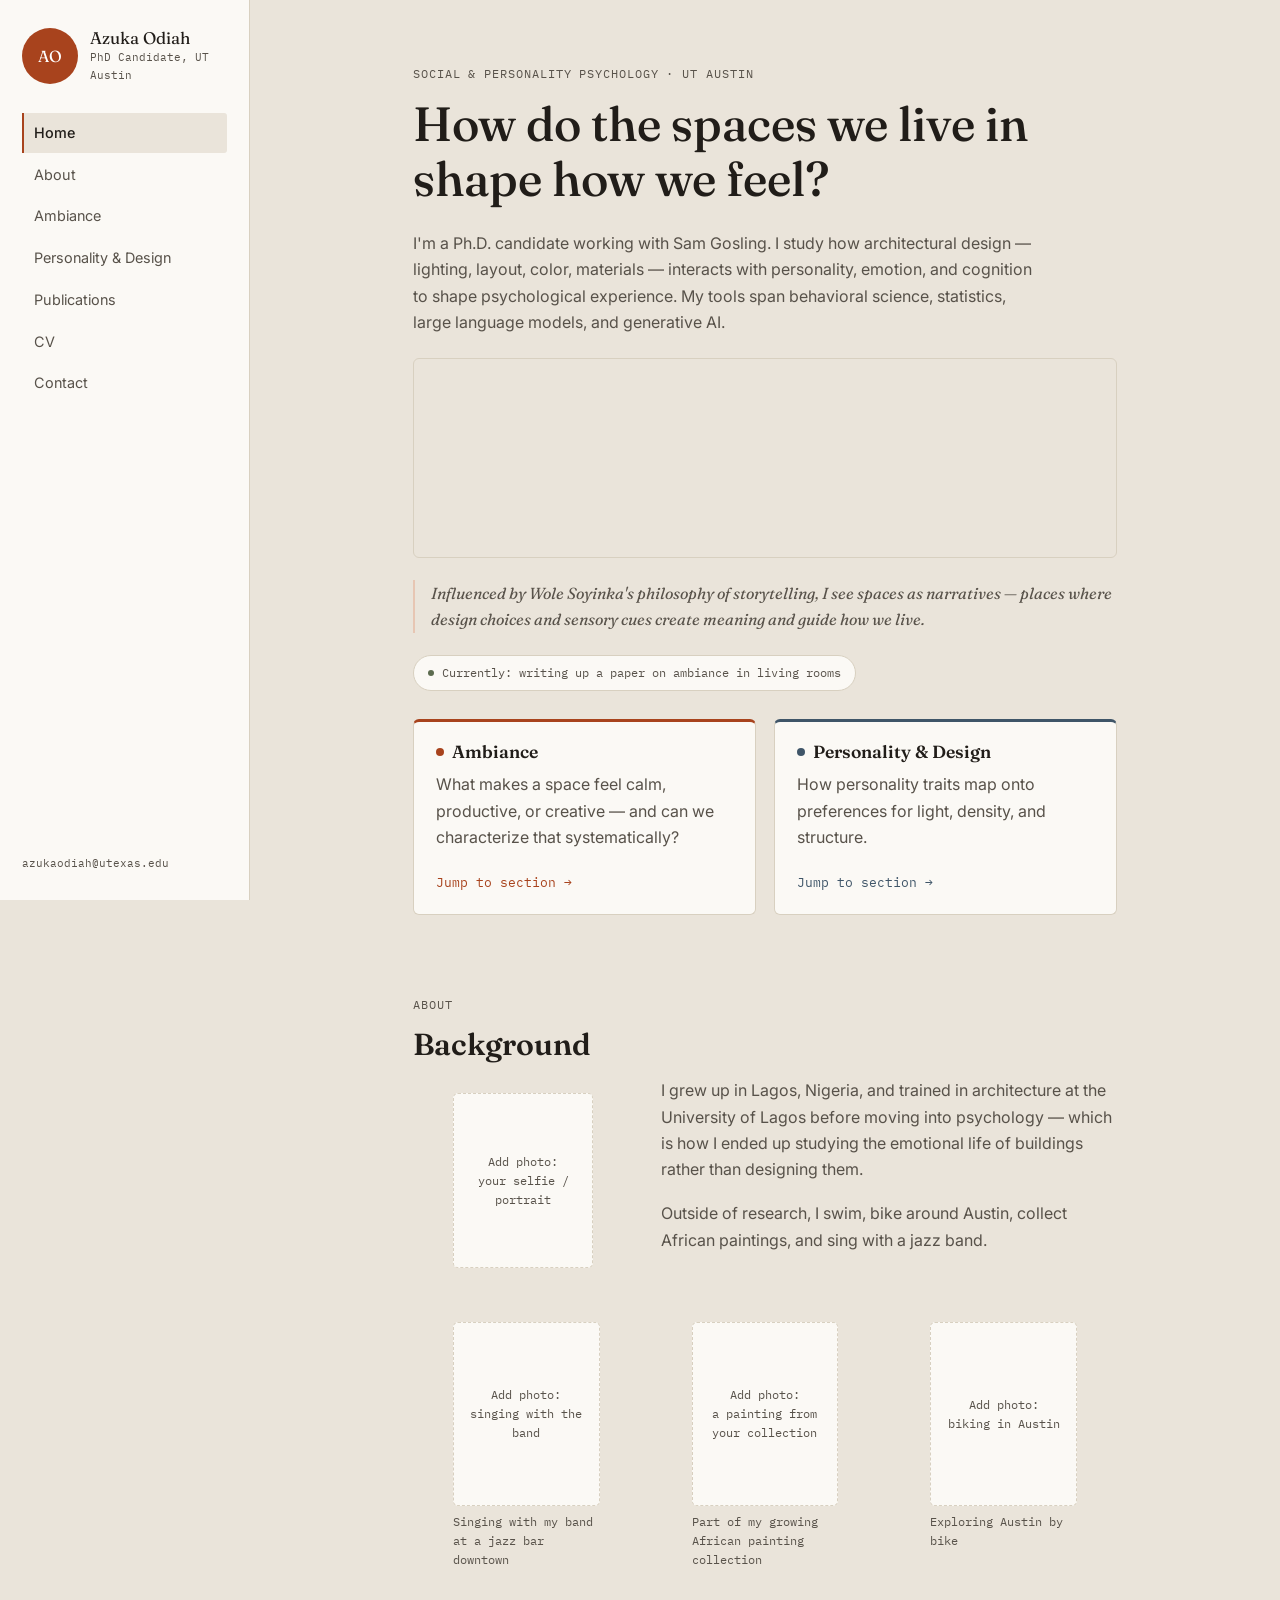
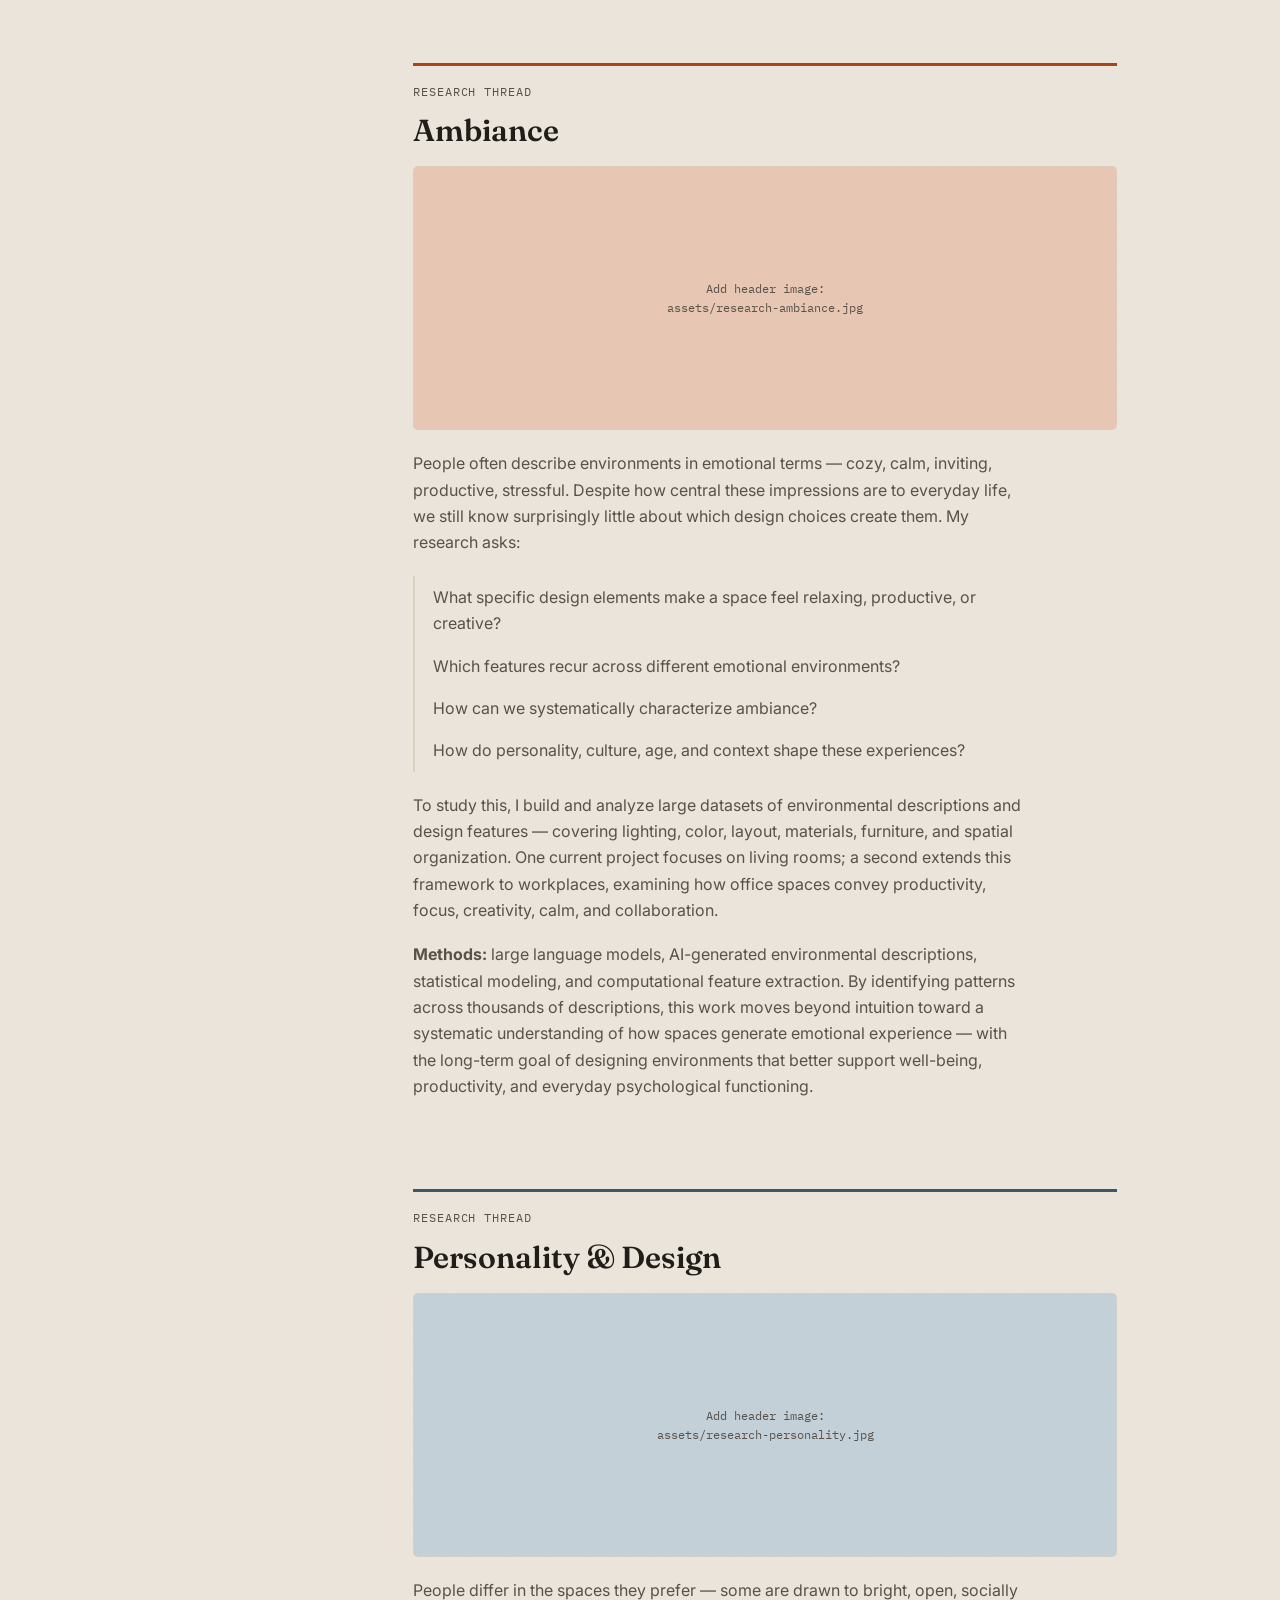
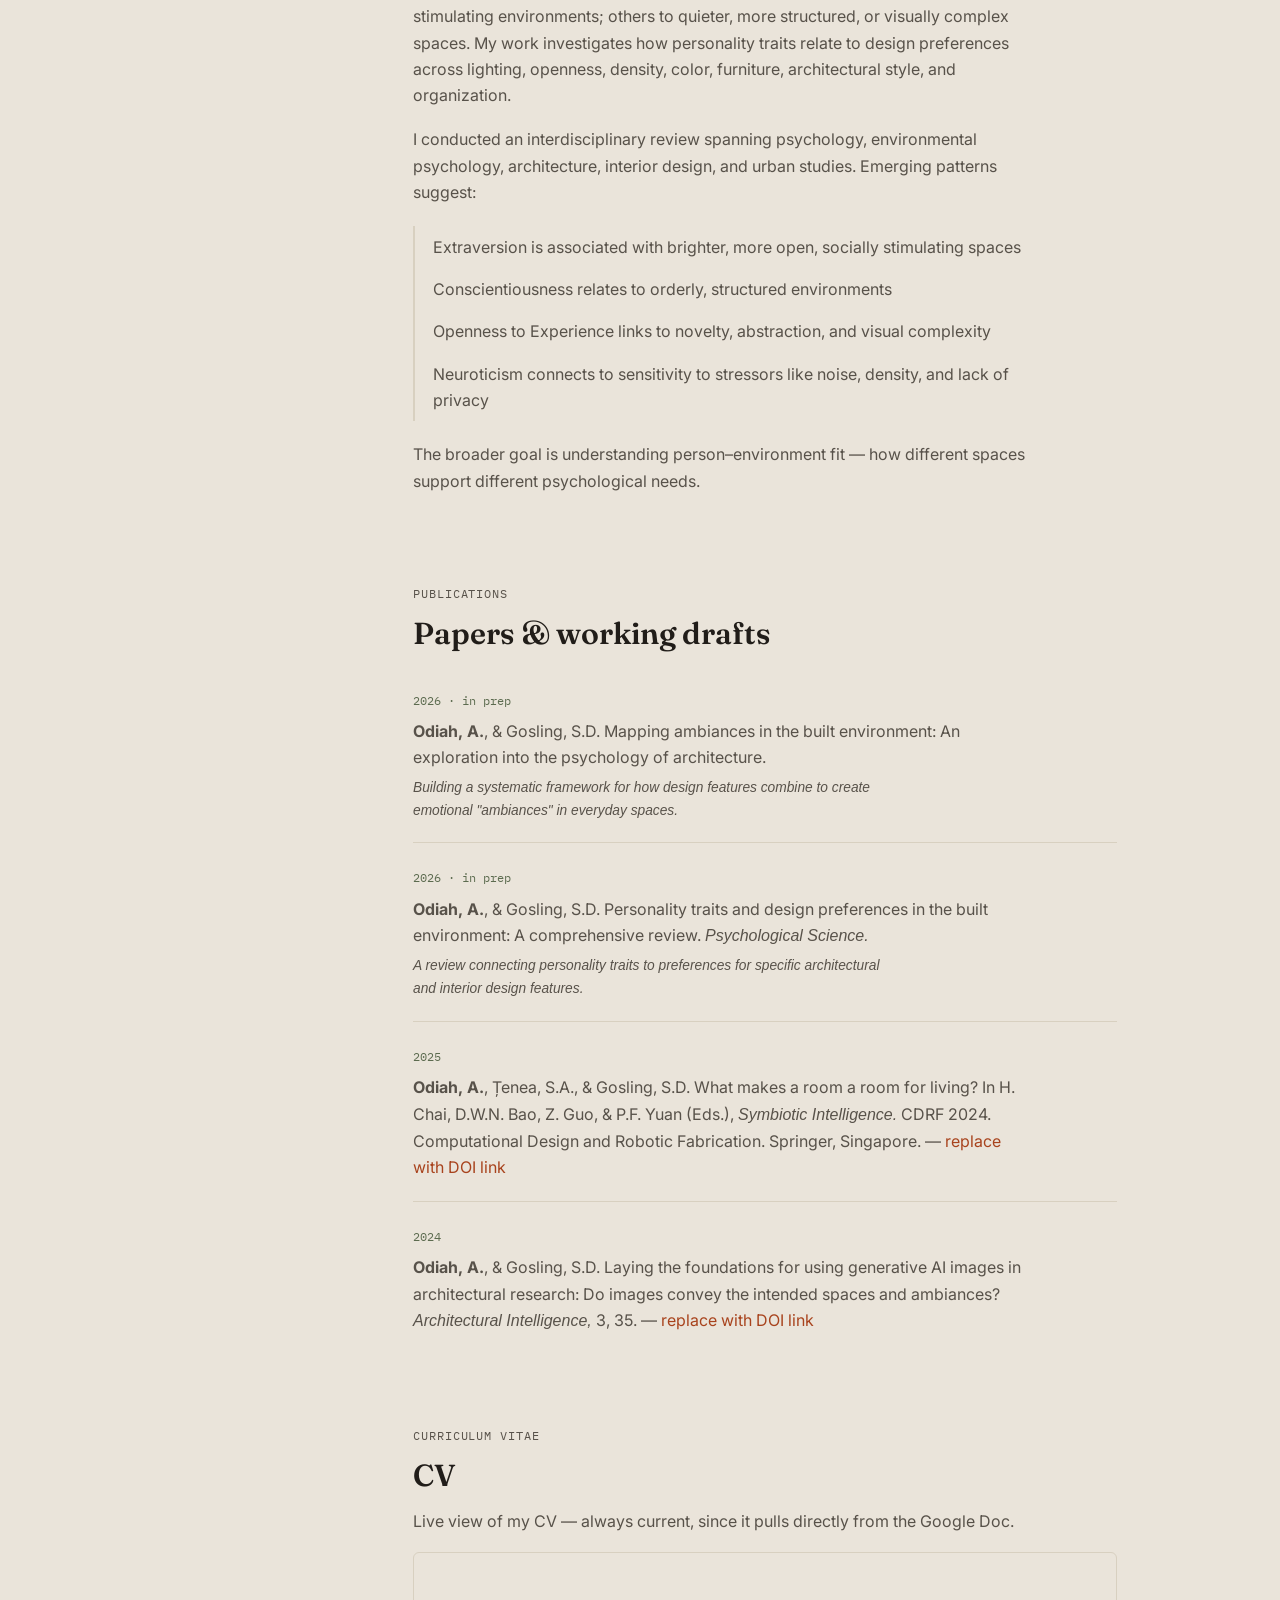
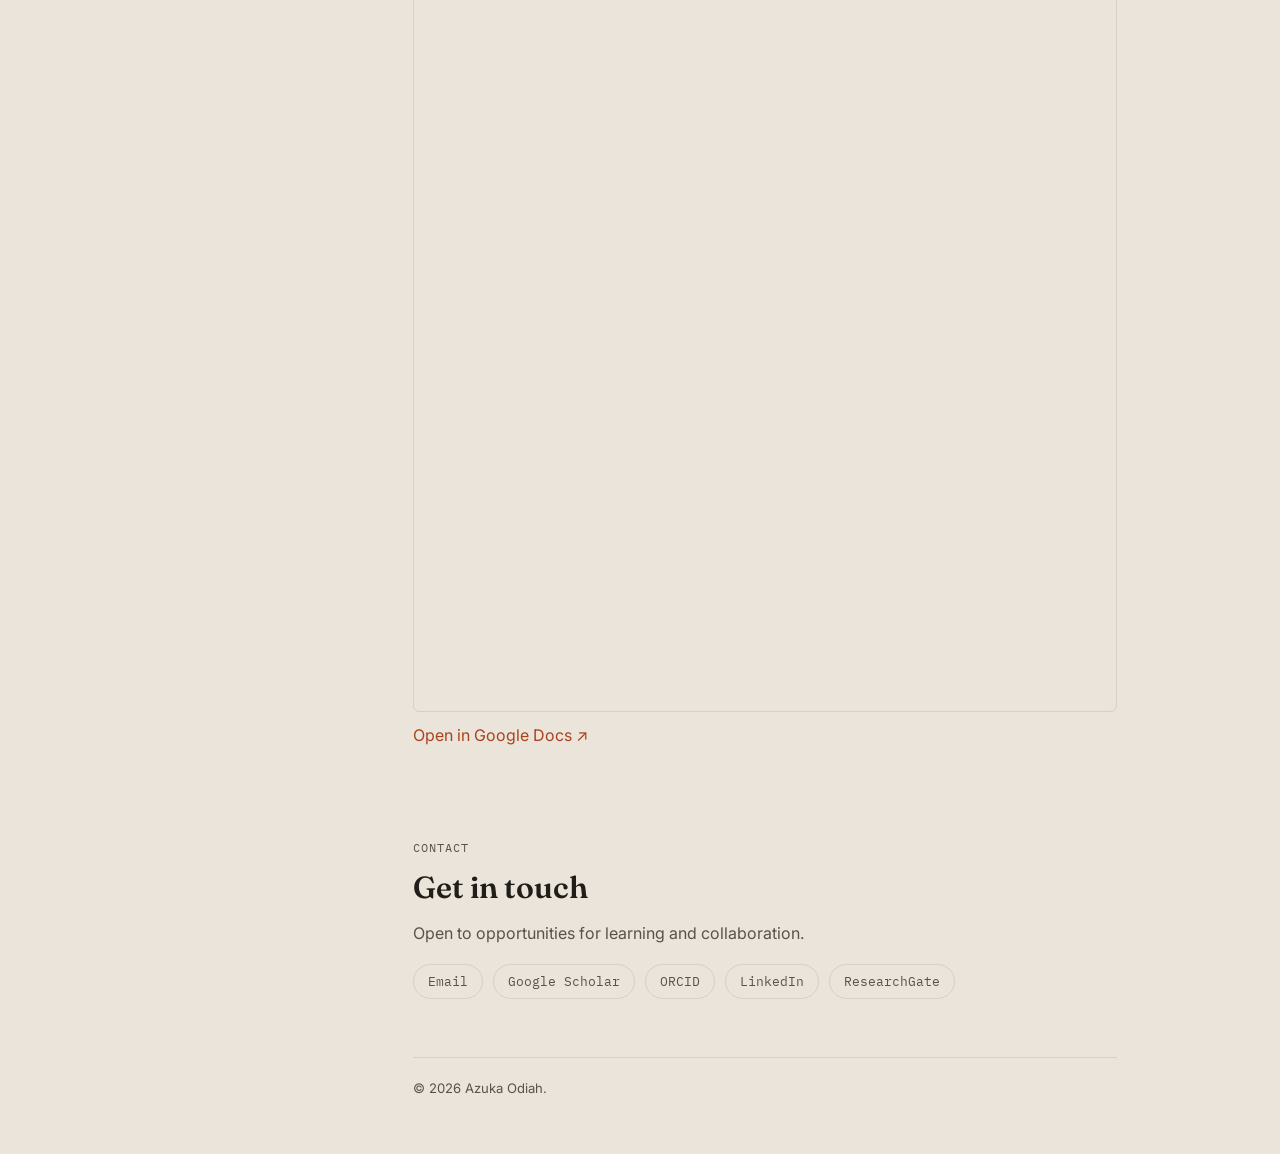
==== commit 2317b4c7: "test03" ====
--- a/index.html
+++ b/index.html
@@ -45,6 +45,7 @@
   </aside>
 
   <main>
+  <div class="content">
 
     <!-- HOME -->
     <section class="block" id="home">
@@ -289,6 +290,7 @@
       <p>&copy; <span id="year"></span> Azuka Odiah.</p>
     </footer>
 
+  </div>
   </main>
 </div>
 
--- a/style.css
+++ b/style.css
@@ -104,6 +104,7 @@
   padding: 8px 10px;
   border-left: 2px solid transparent;
   border-radius: 0 3px 3px 0;
+  transition: background-color 0.15s ease, color 0.15s ease, border-color 0.15s ease;
 }
 nav.side-nav a:hover { color: var(--ink); text-decoration: none; background: var(--stone); }
 nav.side-nav a.active {
@@ -134,15 +135,21 @@
 main {
   margin-left: var(--sidebar-w);
   flex: 1;
-  max-width: 760px;
-  padding: 64px 40px 40px;
+  min-width: 0;
+}
+
+.content {
+  max-width: 800px;
+  margin: 0 auto;
+  padding: 64px 48px 40px;
 }
 
 @media (max-width: 900px) {
   .sidebar { display: none; }
   .sidebar.open { display: flex; position: fixed; z-index: 60; width: 78%; max-width: 300px; box-shadow: 0 0 0 2000px rgba(0,0,0,0.35); }
   .topbar { display: flex; }
-  main { margin-left: 0; padding: 40px 24px; }
+  main { margin-left: 0; }
+  .content { padding: 40px 24px; }
 }
 
 section.block { padding-bottom: 72px; scroll-margin-top: 24px; }
@@ -196,11 +203,18 @@
 
 .cards { display: grid; grid-template-columns: 1fr 1fr; gap: 18px; margin: 28px 0 8px; }
 @media (max-width: 600px) { .cards { grid-template-columns: 1fr; } }
-.card { background: var(--paper); border: 1px solid var(--border); border-radius: 6px; padding: 20px 22px; border-top: 3px solid var(--oxide); }
+.card {
+  background: var(--paper); border: 1px solid var(--border); border-radius: 6px;
+  padding: 20px 22px; border-top: 3px solid var(--oxide);
+  transition: transform 0.18s ease, box-shadow 0.18s ease;
+}
+.card:hover { transform: translateY(-3px); box-shadow: 0 10px 24px rgba(33,29,25,0.09); }
 .card--dusk { border-top-color: var(--dusk); }
 .card h3 { display: flex; align-items: center; gap: 8px; }
 .card .dot { width: 8px; height: 8px; border-radius: 50%; background: var(--oxide); }
 .card--dusk .dot { background: var(--dusk); }
+.card a { font-family: var(--mono); font-size: 0.8rem; }
+.card--dusk a { color: var(--dusk); }
 
 /* ---------- photo slots ---------- */
 
@@ -208,7 +222,9 @@
   border-radius: 5px; border: 1px dashed var(--border); background: var(--paper);
   display: flex; align-items: center; justify-content: center; text-align: center; padding: 16px;
   overflow: hidden; position: relative;
-}
+  transition: border-color 0.18s ease;
+}
+.photo-slot:hover { border-color: var(--oxide-tint); }
 .photo-slot span { font-family: var(--mono); font-size: 0.72rem; color: var(--ink-soft); }
 .photo-slot img { position: absolute; inset: 0; width: 100%; height: 100%; object-fit: cover; }
 figcaption { font-family: var(--mono); font-size: 0.72rem; color: var(--ink-soft); margin-top: 6px; }
@@ -252,12 +268,25 @@
 
 /* ---------- buttons / links ---------- */
 
-.btn { display: inline-block; font-family: var(--mono); font-size: 0.85rem; border: 1px solid var(--ink); color: var(--ink); padding: 10px 18px; border-radius: var(--radius); }
+.btn {
+  display: inline-block; font-family: var(--mono); font-size: 0.85rem;
+  border: 1px solid var(--ink); color: var(--ink); padding: 10px 18px; border-radius: var(--radius);
+  cursor: pointer; transition: background-color 0.15s ease, color 0.15s ease;
+}
 .btn:hover { background: var(--ink); color: var(--paper); text-decoration: none; }
 
 .link-row { display: flex; flex-wrap: wrap; gap: 10px; margin: 18px 0; }
-.link-row a { font-family: var(--mono); font-size: 0.8rem; color: var(--ink-soft); border: 1px solid var(--border); border-radius: 999px; padding: 6px 14px; }
+.link-row a {
+  font-family: var(--mono); font-size: 0.8rem; color: var(--ink-soft);
+  border: 1px solid var(--border); border-radius: 999px; padding: 6px 14px;
+  transition: color 0.15s ease, border-color 0.15s ease;
+}
 .link-row a:hover { color: var(--ink); border-color: var(--ink); text-decoration: none; }
+
+/* ---------- scroll reveal (JS-added classes only — content is visible by default) ---------- */
+
+.pre-reveal { opacity: 0; transform: translateY(16px); transition: opacity 0.6s ease, transform 0.6s ease; }
+.pre-reveal.revealed { opacity: 1; transform: none; }
 
 footer { padding-top: 20px; border-top: 1px solid var(--border); }
 footer p { font-size: 0.82rem; }
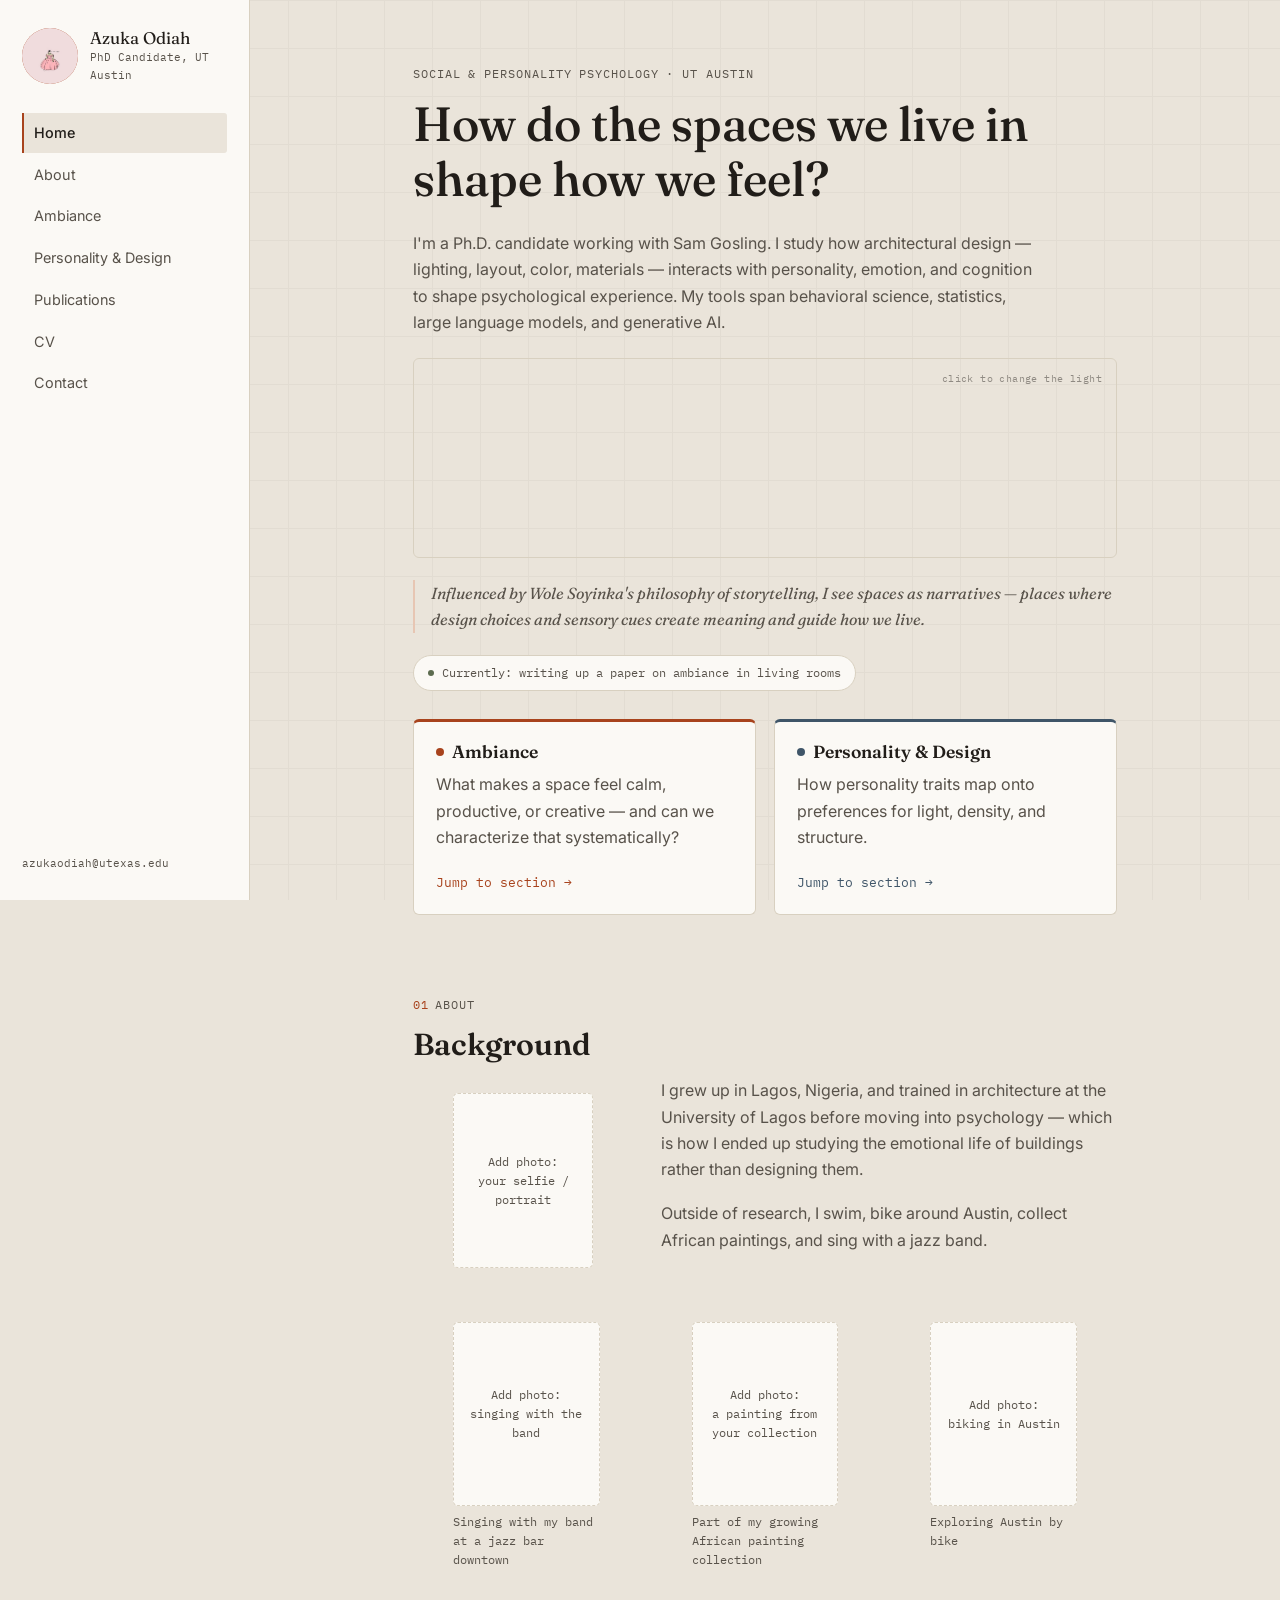
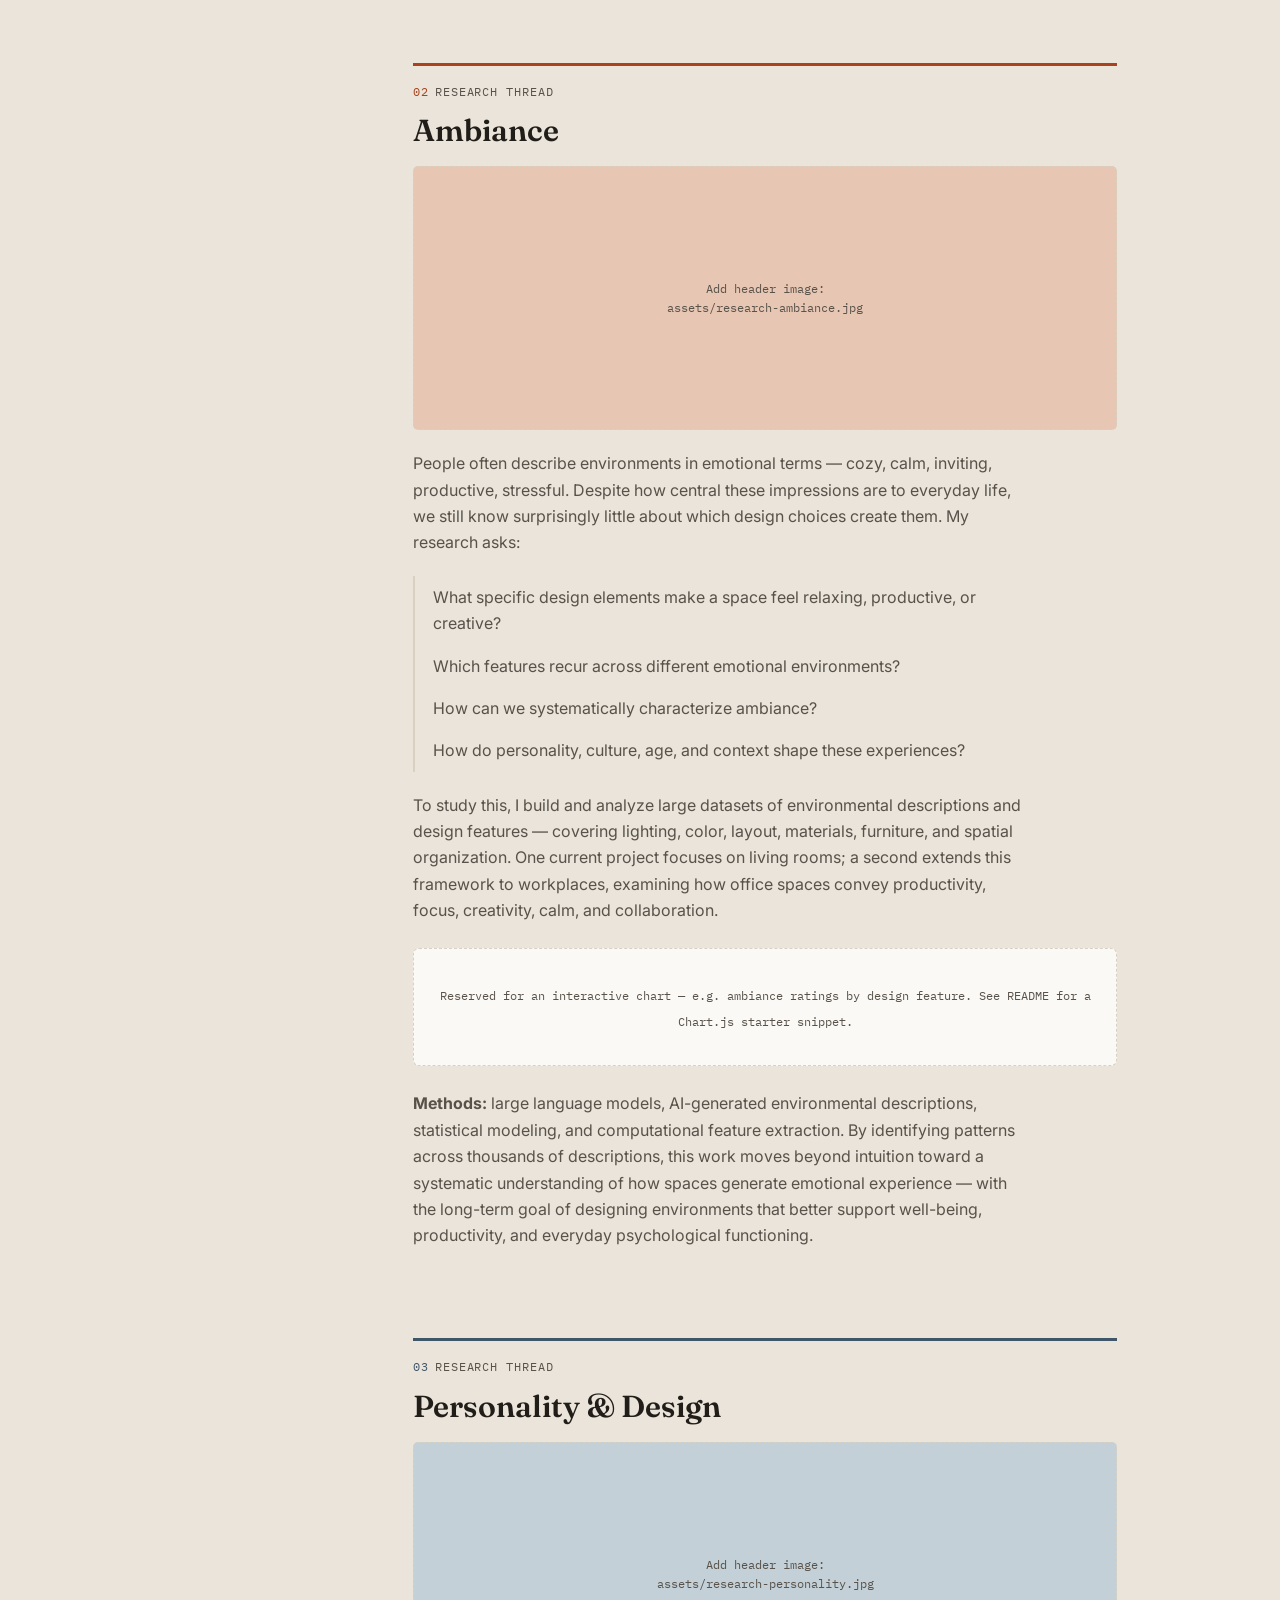
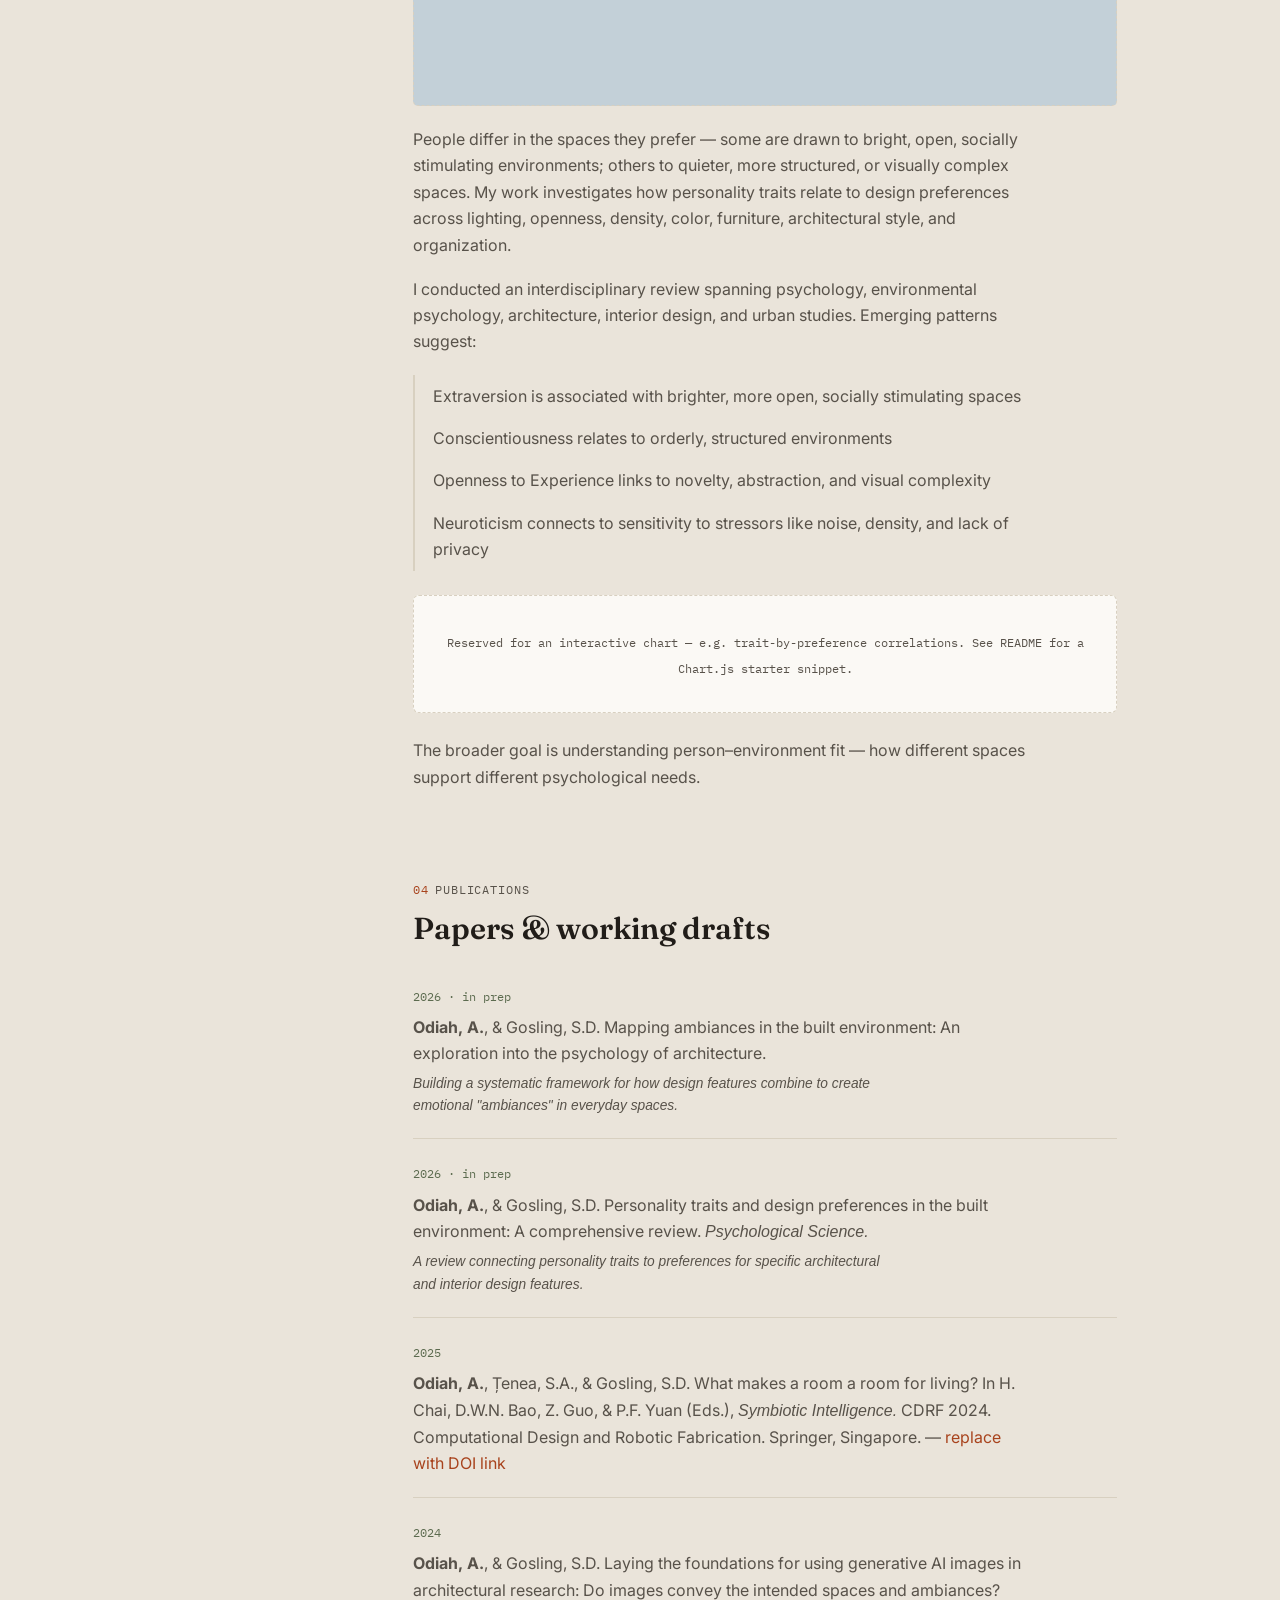
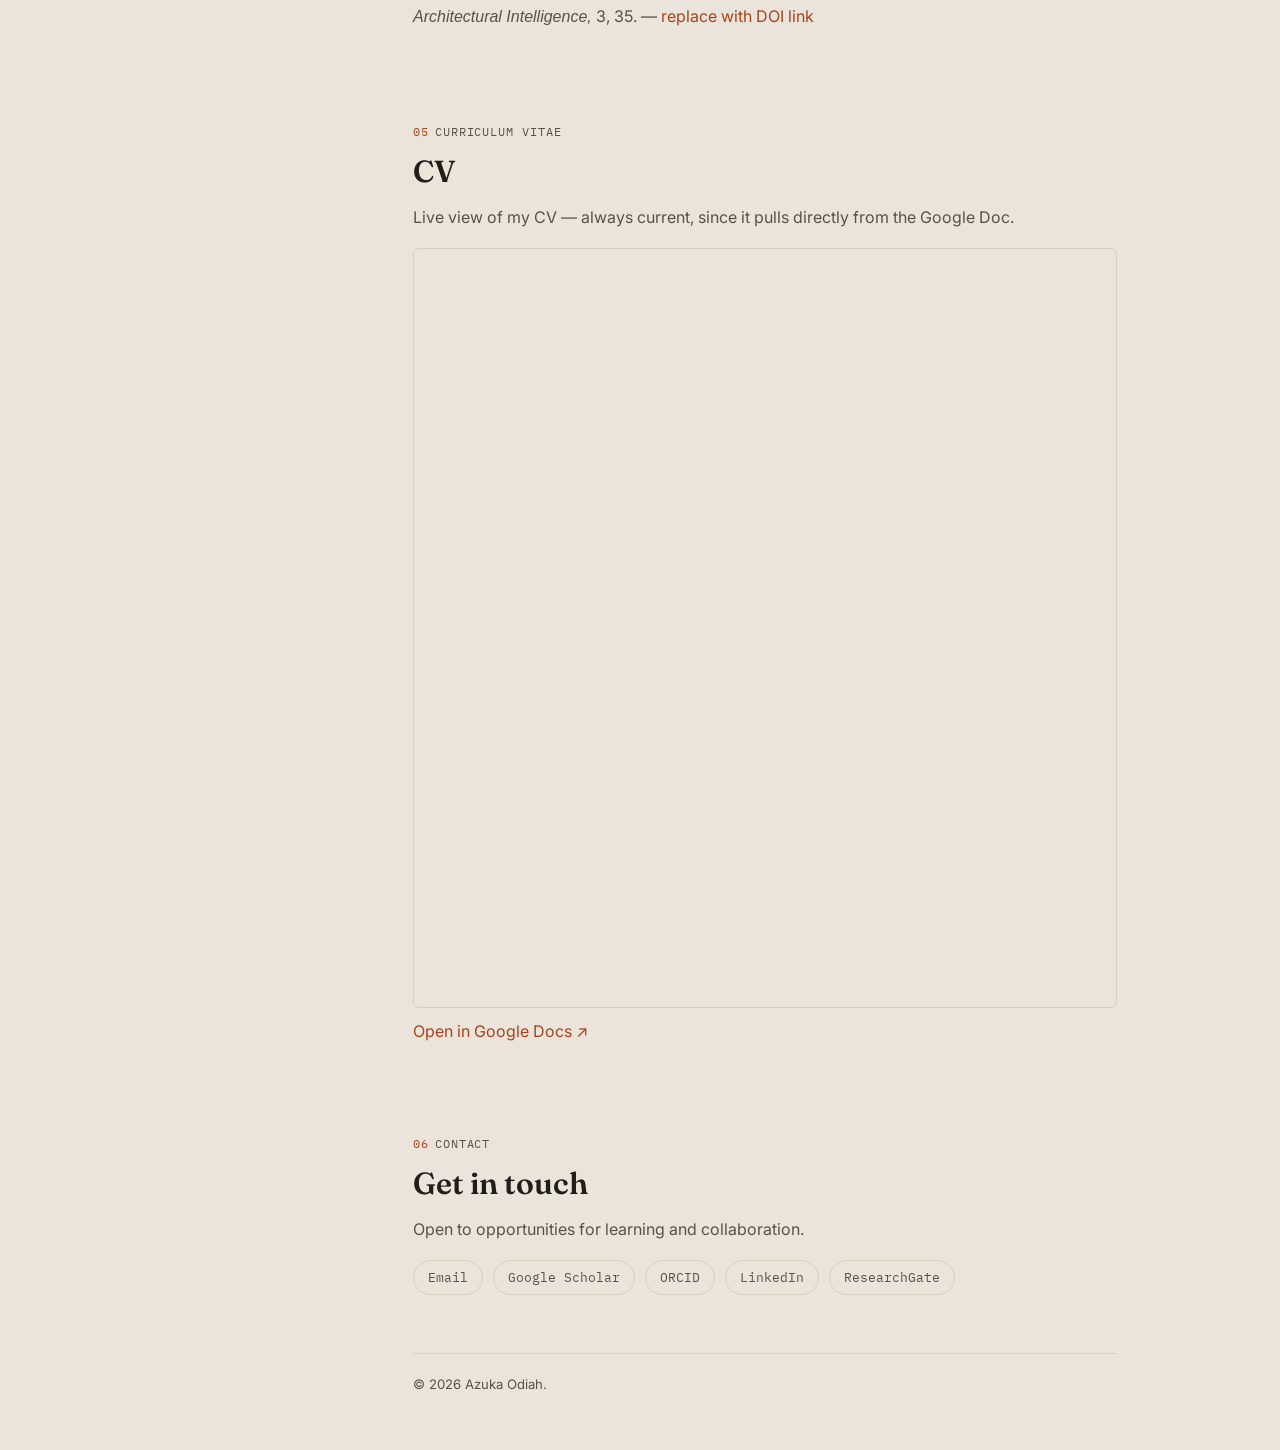
==== commit 78200caa: "test05" ====
--- a/index.html
+++ b/index.html
@@ -12,6 +12,8 @@
 </head>
 <body>
 
+<div class="progress-bar" id="progressBar"></div>
+
 <div class="topbar">
   <span class="brand-name">Azuka Odiah</span>
   <button class="nav-toggle" id="navToggle" aria-label="Toggle menu">Menu</button>
@@ -57,10 +59,11 @@
       My tools span behavioral science, statistics, large language models,
       and generative AI.</p>
 
-      <div class="light-cycle" aria-hidden="true">
+      <div class="light-cycle" id="lightCycle" role="button" tabindex="0" aria-label="Click to step through morning, midday, and dusk lighting">
         <span class="tag">morning</span>
         <span class="tag">midday</span>
         <span class="tag">dusk</span>
+        <span class="hint">click to change the light</span>
       </div>
 
       <blockquote>Influenced by Wole Soyinka's philosophy of storytelling, I see
@@ -87,7 +90,7 @@
 
     <!-- ABOUT -->
     <section class="block" id="about">
-      <p class="eyebrow">About</p>
+      <p class="eyebrow"><span class="chapter-num">01</span>About</p>
       <h2>Background</h2>
 
       <div class="about-grid">
@@ -135,7 +138,7 @@
     <!-- AMBIANCE -->
     <section class="block" id="ambiance">
       <div class="block-head oxide">
-        <p class="eyebrow">Research thread</p>
+        <p class="eyebrow"><span class="chapter-num">02</span>Research thread</p>
         <h2>Ambiance</h2>
       </div>
 
@@ -162,6 +165,11 @@
       project focuses on living rooms; a second extends this framework to
       workplaces, examining how office spaces convey productivity, focus,
       creativity, calm, and collaboration.</p>
+
+      <div class="chart-slot">
+        <span>Reserved for an interactive chart &mdash; e.g. ambiance ratings
+        by design feature. See README for a Chart.js starter snippet.</span>
+      </div>
 
       <p><strong>Methods:</strong> large language models, AI-generated
       environmental descriptions, statistical modeling, and computational
@@ -175,7 +183,7 @@
     <!-- PERSONALITY & DESIGN -->
     <section class="block" id="personality">
       <div class="block-head dusk">
-        <p class="eyebrow">Research thread</p>
+        <p class="eyebrow"><span class="chapter-num">03</span>Research thread</p>
         <h2>Personality &amp; Design</h2>
       </div>
 
@@ -202,13 +210,18 @@
         <li>Neuroticism connects to sensitivity to stressors like noise, density, and lack of privacy</li>
       </ul>
 
+      <div class="chart-slot">
+        <span>Reserved for an interactive chart &mdash; e.g. trait-by-preference
+        correlations. See README for a Chart.js starter snippet.</span>
+      </div>
+
       <p>The broader goal is understanding person&ndash;environment fit &mdash;
       how different spaces support different psychological needs.</p>
     </section>
 
     <!-- PUBLICATIONS -->
     <section class="block" id="publications">
-      <p class="eyebrow">Publications</p>
+      <p class="eyebrow"><span class="chapter-num">04</span>Publications</p>
       <h2>Papers &amp; working drafts</h2>
 
       <div class="pub">
@@ -261,7 +274,7 @@
 
     <!-- CV -->
     <section class="block" id="cv">
-      <p class="eyebrow">Curriculum Vitae</p>
+      <p class="eyebrow"><span class="chapter-num">05</span>Curriculum Vitae</p>
       <h2>CV</h2>
       <p>Live view of my CV &mdash; always current, since it pulls directly
       from the Google Doc.</p>
@@ -274,7 +287,7 @@
 
     <!-- CONTACT -->
     <section class="block" id="contact">
-      <p class="eyebrow">Contact</p>
+      <p class="eyebrow"><span class="chapter-num">06</span>Contact</p>
       <h2>Get in touch</h2>
       <p>Open to opportunities for learning and collaboration.</p>
       <div class="link-row">
--- a/style.css
+++ b/style.css
@@ -29,12 +29,42 @@
 
 body {
   margin: 0;
-  background: var(--stone);
+  background: var(--page-bg, var(--stone));
   color: var(--ink);
   font-family: var(--sans);
   font-size: 16px;
   line-height: 1.65;
   -webkit-font-smoothing: antialiased;
+  transition: background-color 0.9s ease;
+  position: relative;
+}
+
+/* subtle architectural drafting grid, fixed behind everything */
+body::before {
+  content: "";
+  position: fixed;
+  inset: 0;
+  z-index: -1;
+  background-image:
+    linear-gradient(var(--ink) 1px, transparent 1px),
+    linear-gradient(90deg, var(--ink) 1px, transparent 1px);
+  background-size: 48px 48px;
+  opacity: 0.035;
+  pointer-events: none;
+}
+
+/* scroll progress bar */
+.progress-bar {
+  position: fixed;
+  top: 0; left: 0;
+  height: 3px;
+  width: 0%;
+  background: linear-gradient(90deg, var(--oxide), var(--dusk));
+  z-index: 100;
+  transition: width 0.1s linear;
+}
+@media (prefers-reduced-motion: reduce) {
+  .progress-bar { transition: none; }
 }
 
 img { max-width: 100%; display: block; }
@@ -55,6 +85,12 @@
   text-transform: uppercase;
   color: var(--ink-soft);
 }
+
+.chapter-num {
+  color: var(--oxide);
+  margin-right: 6px;
+}
+.block-head.dusk .chapter-num { color: var(--dusk); }
 
 /* ---------- layout shell ---------- */
 
@@ -159,18 +195,28 @@
 
 .light-cycle {
   position: relative;
+  width: 100%;
   height: 200px;
   border-radius: 6px;
   overflow: hidden;
   border: 1px solid var(--border);
   margin: 22px 0 6px;
   animation: cycleShift 18s ease-in-out infinite;
-}
+  padding: 0;
+  cursor: pointer;
+  display: block;
+  transition: box-shadow 0.2s ease;
+}
+.light-cycle:hover { box-shadow: 0 8px 24px rgba(33,29,25,0.12); }
 @keyframes cycleShift {
   0%, 100% { background: linear-gradient(180deg, #f7ecd8 0%, #e7c79e 60%, #cf9a63 100%); }
   40% { background: linear-gradient(180deg, #fbf6ea 0%, #f2e2c2 55%, #dab27b 100%); }
   70% { background: linear-gradient(180deg, #e4dce8 0%, #b9a7bb 55%, #6d5b73 100%); }
 }
+.light-cycle.manual { animation: none; }
+.light-cycle.manual.state-morning { background: linear-gradient(180deg, #f7ecd8 0%, #e7c79e 60%, #cf9a63 100%); }
+.light-cycle.manual.state-midday { background: linear-gradient(180deg, #fbf6ea 0%, #f2e2c2 55%, #dab27b 100%); }
+.light-cycle.manual.state-dusk { background: linear-gradient(180deg, #e4dce8 0%, #b9a7bb 55%, #6d5b73 100%); }
 .light-cycle .tag {
   position: absolute; bottom: 14px; left: 16px;
   font-family: var(--mono); font-size: 0.7rem; letter-spacing: 0.06em; text-transform: uppercase;
@@ -180,6 +226,13 @@
 .light-cycle .tag:nth-child(2) { animation: tagFade 18s ease-in-out infinite; animation-delay: -6s; }
 .light-cycle .tag:nth-child(3) { animation: tagFade 18s ease-in-out infinite; animation-delay: -12s; }
 @keyframes tagFade { 0%, 10% { opacity: 1; } 22%, 100% { opacity: 0; } }
+.light-cycle.manual .tag { animation: none; opacity: 0; }
+.light-cycle.manual .tag.active-tag { opacity: 1; }
+.light-cycle .hint {
+  position: absolute; top: 12px; right: 14px;
+  font-family: var(--mono); font-size: 0.64rem; letter-spacing: 0.04em;
+  color: rgba(33,29,25,0.45);
+}
 @media (prefers-reduced-motion: reduce) {
   .light-cycle { animation: none; }
   .light-cycle .tag { animation: none; }
@@ -288,5 +341,24 @@
 .pre-reveal { opacity: 0; transform: translateY(16px); transition: opacity 0.6s ease, transform 0.6s ease; }
 .pre-reveal.revealed { opacity: 1; transform: none; }
 
+.pre-reveal-item { opacity: 0; transform: translateY(14px); transition: opacity 0.45s ease, transform 0.45s ease; }
+.pre-reveal-item.revealed { opacity: 1; transform: none; }
+
+/* ---------- future data-viz slot ---------- */
+
+.chart-slot {
+  border: 1px dashed var(--border);
+  border-radius: 6px;
+  background: var(--paper);
+  padding: 32px 20px;
+  text-align: center;
+  margin: 24px 0;
+}
+.chart-slot span {
+  font-family: var(--mono);
+  font-size: 0.72rem;
+  color: var(--ink-soft);
+}
+
 footer { padding-top: 20px; border-top: 1px solid var(--border); }
 footer p { font-size: 0.82rem; }
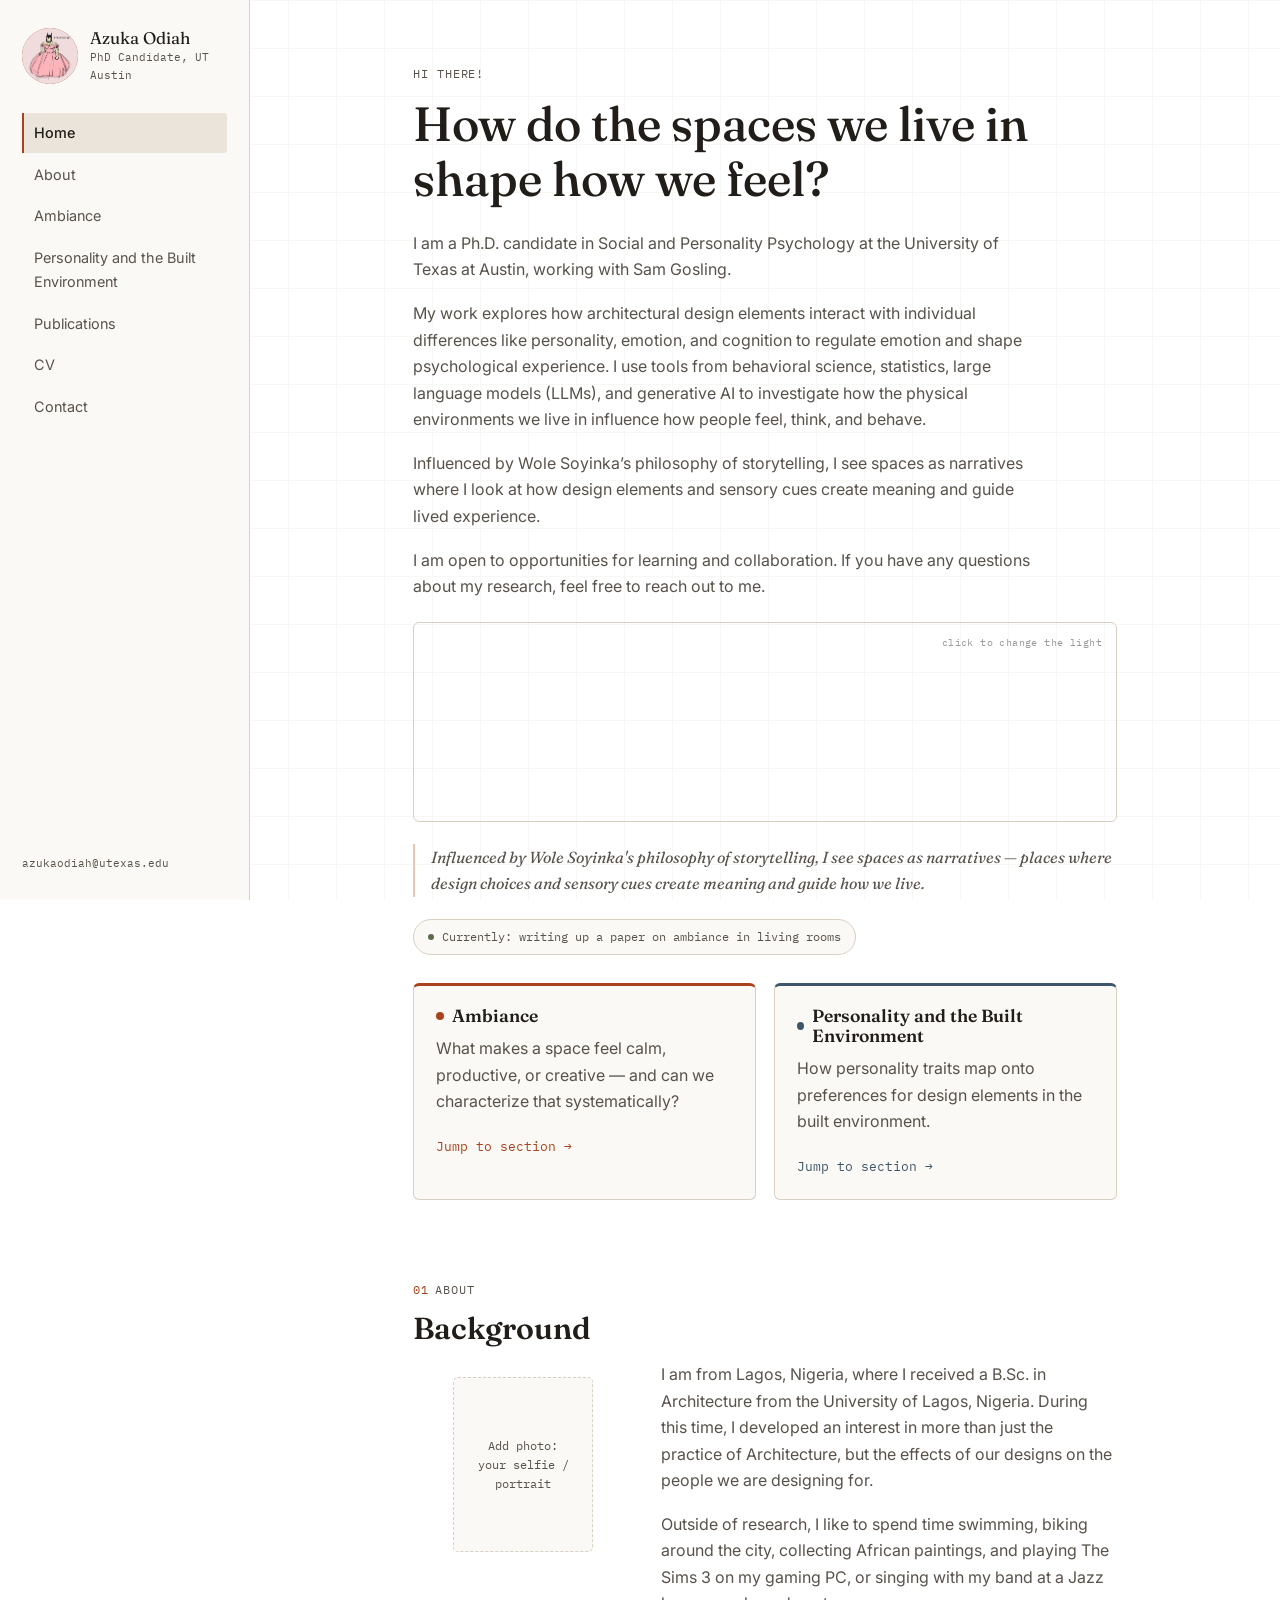
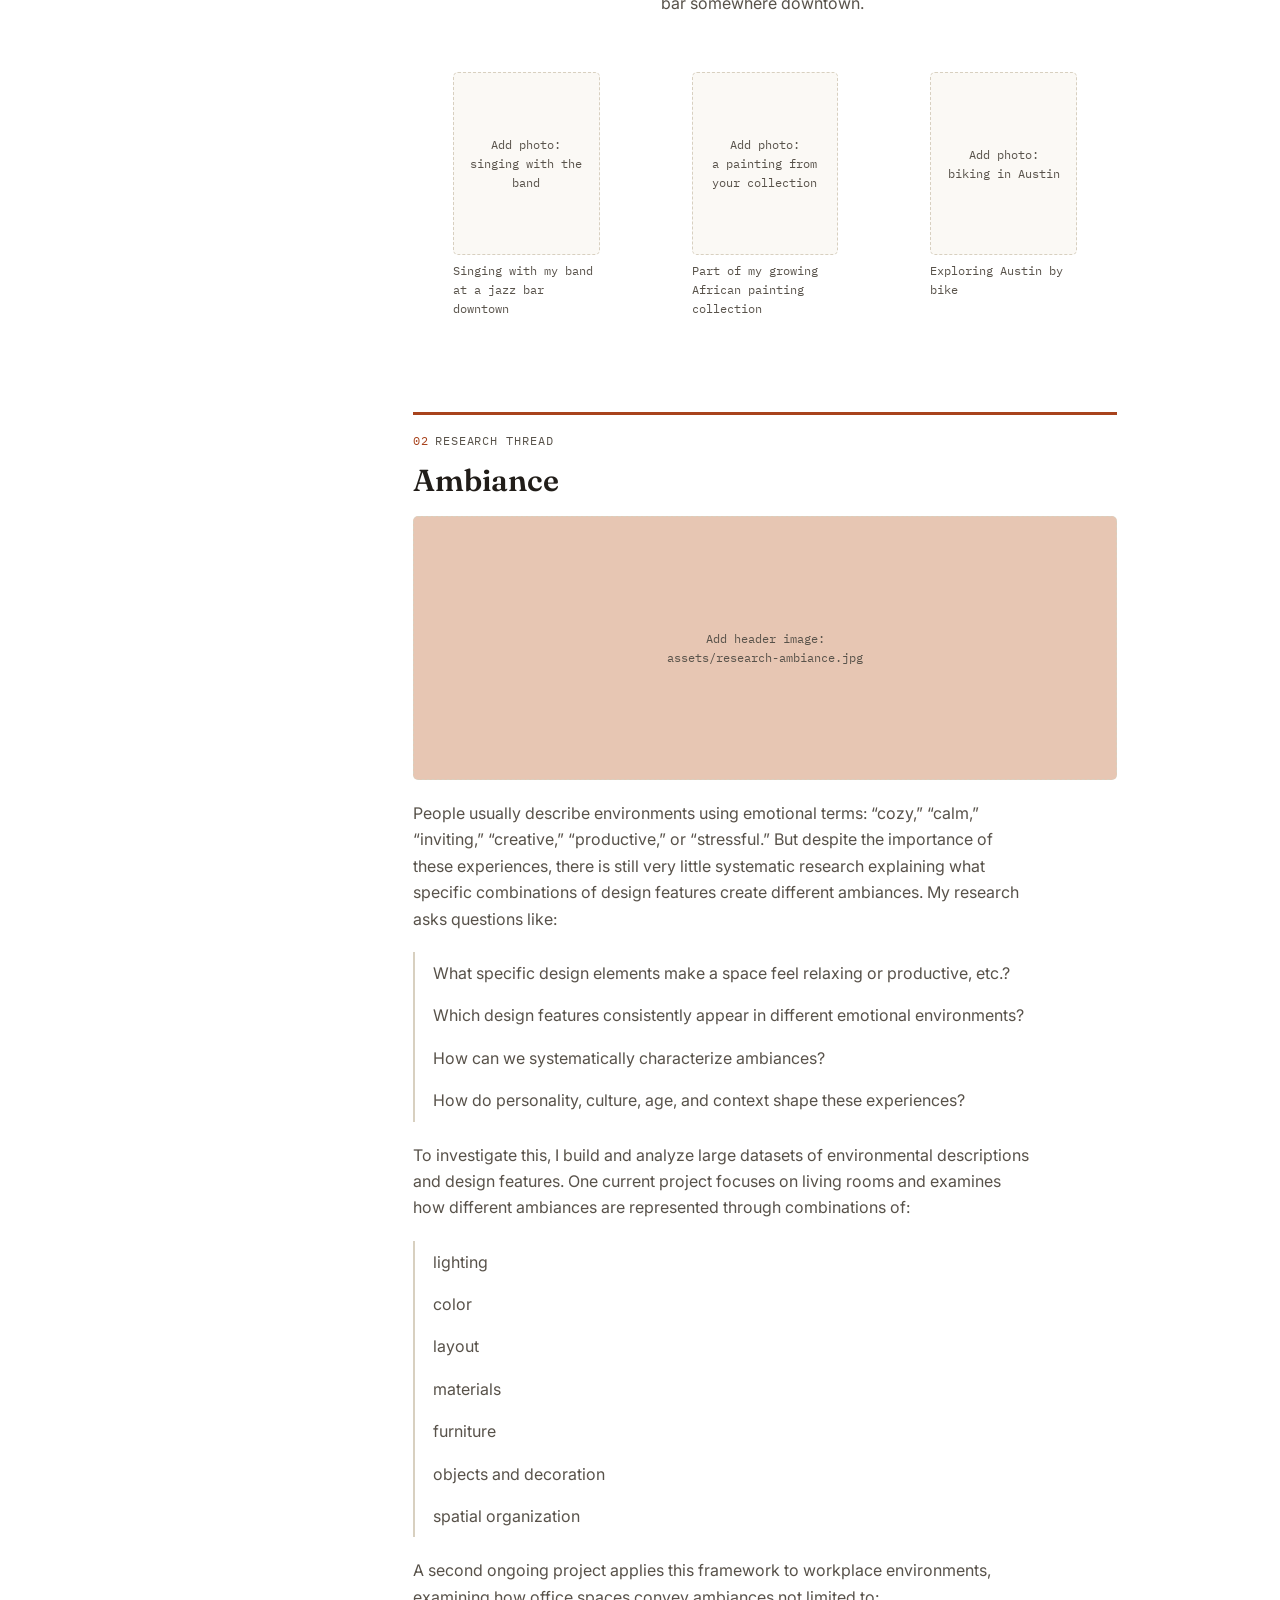
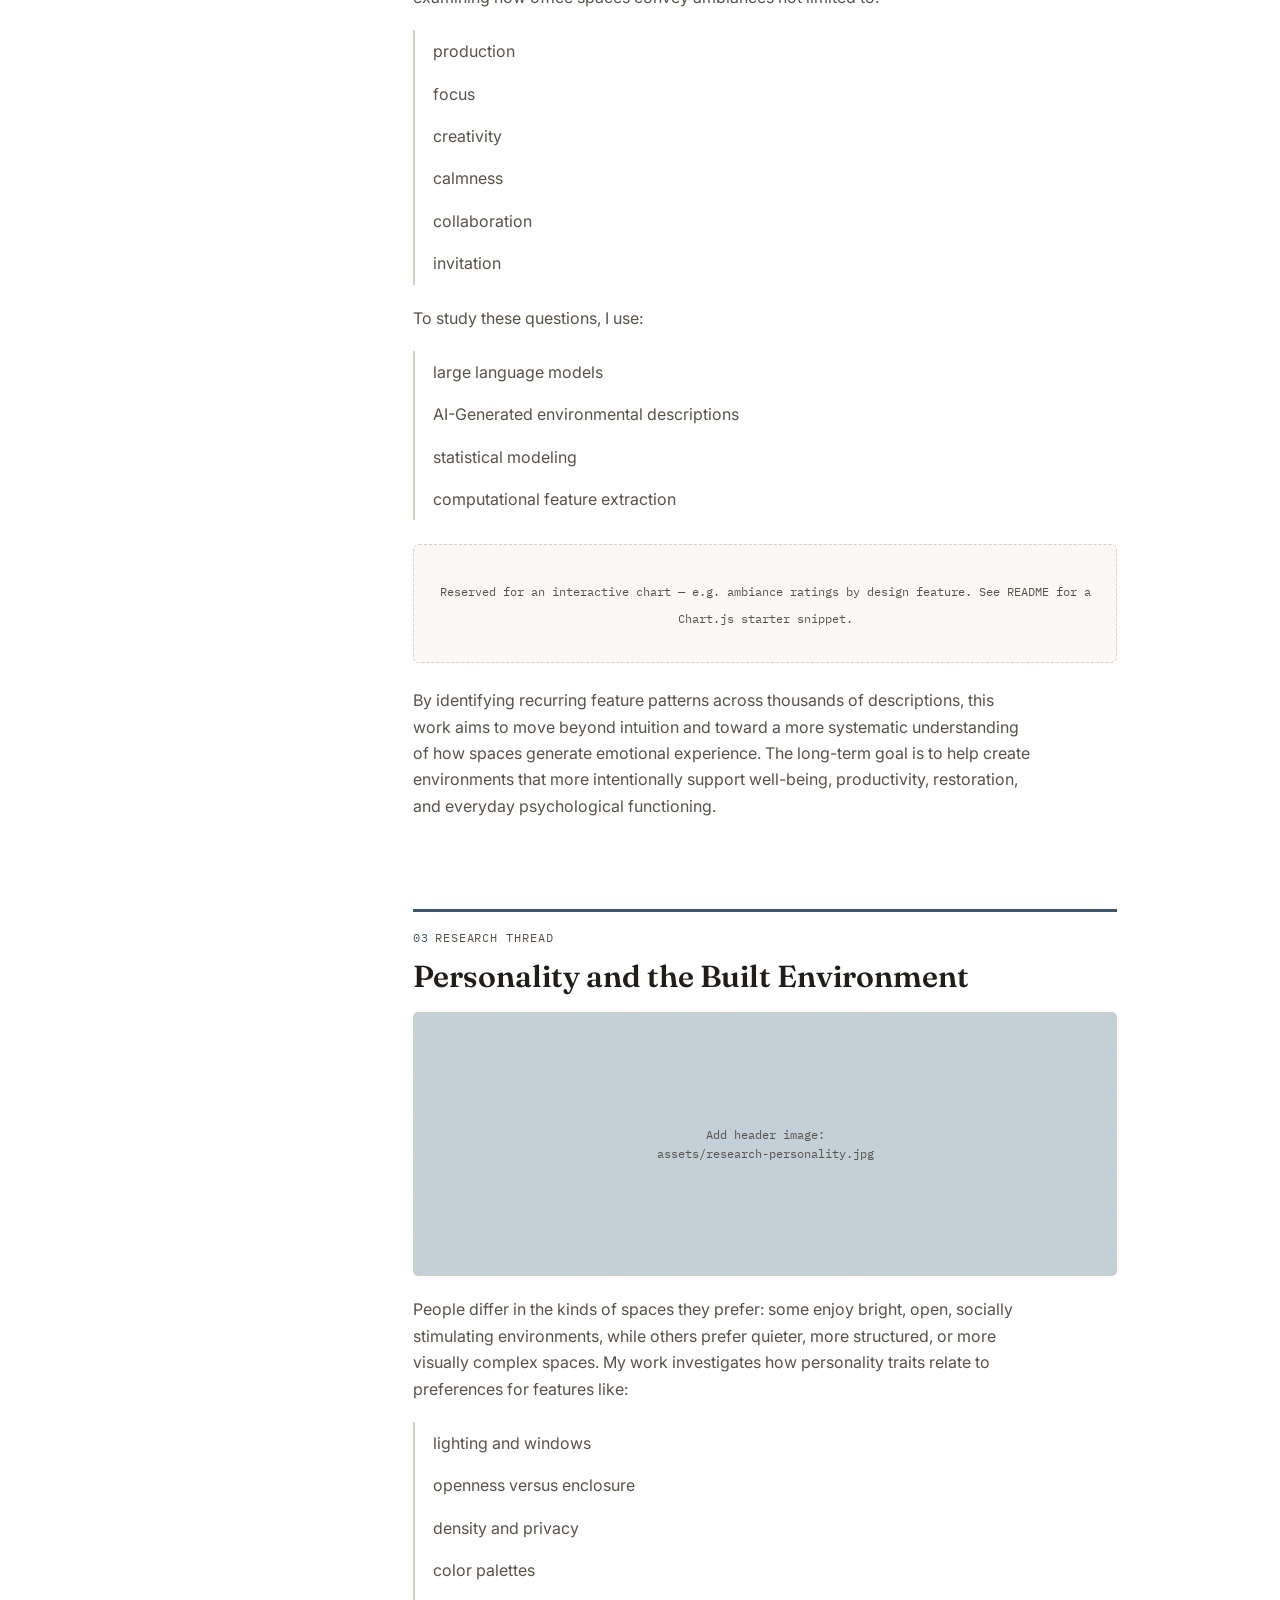
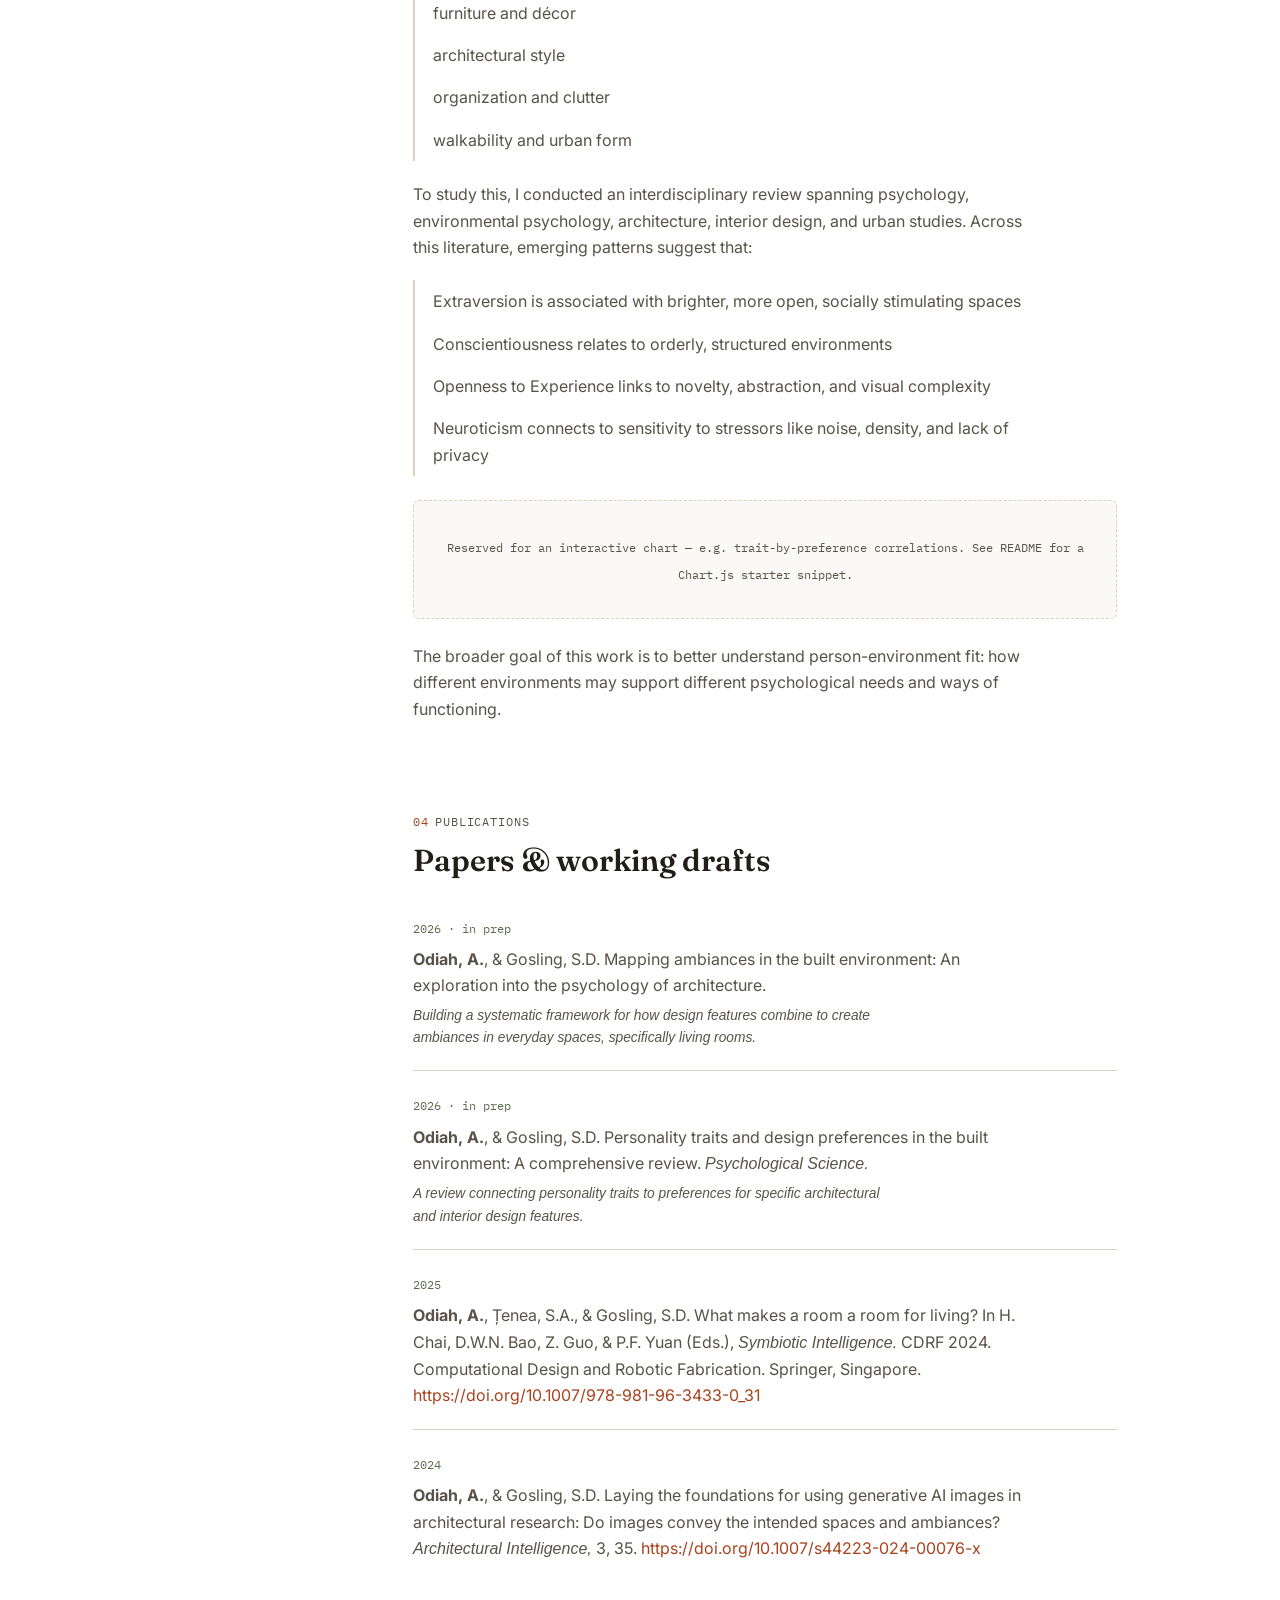
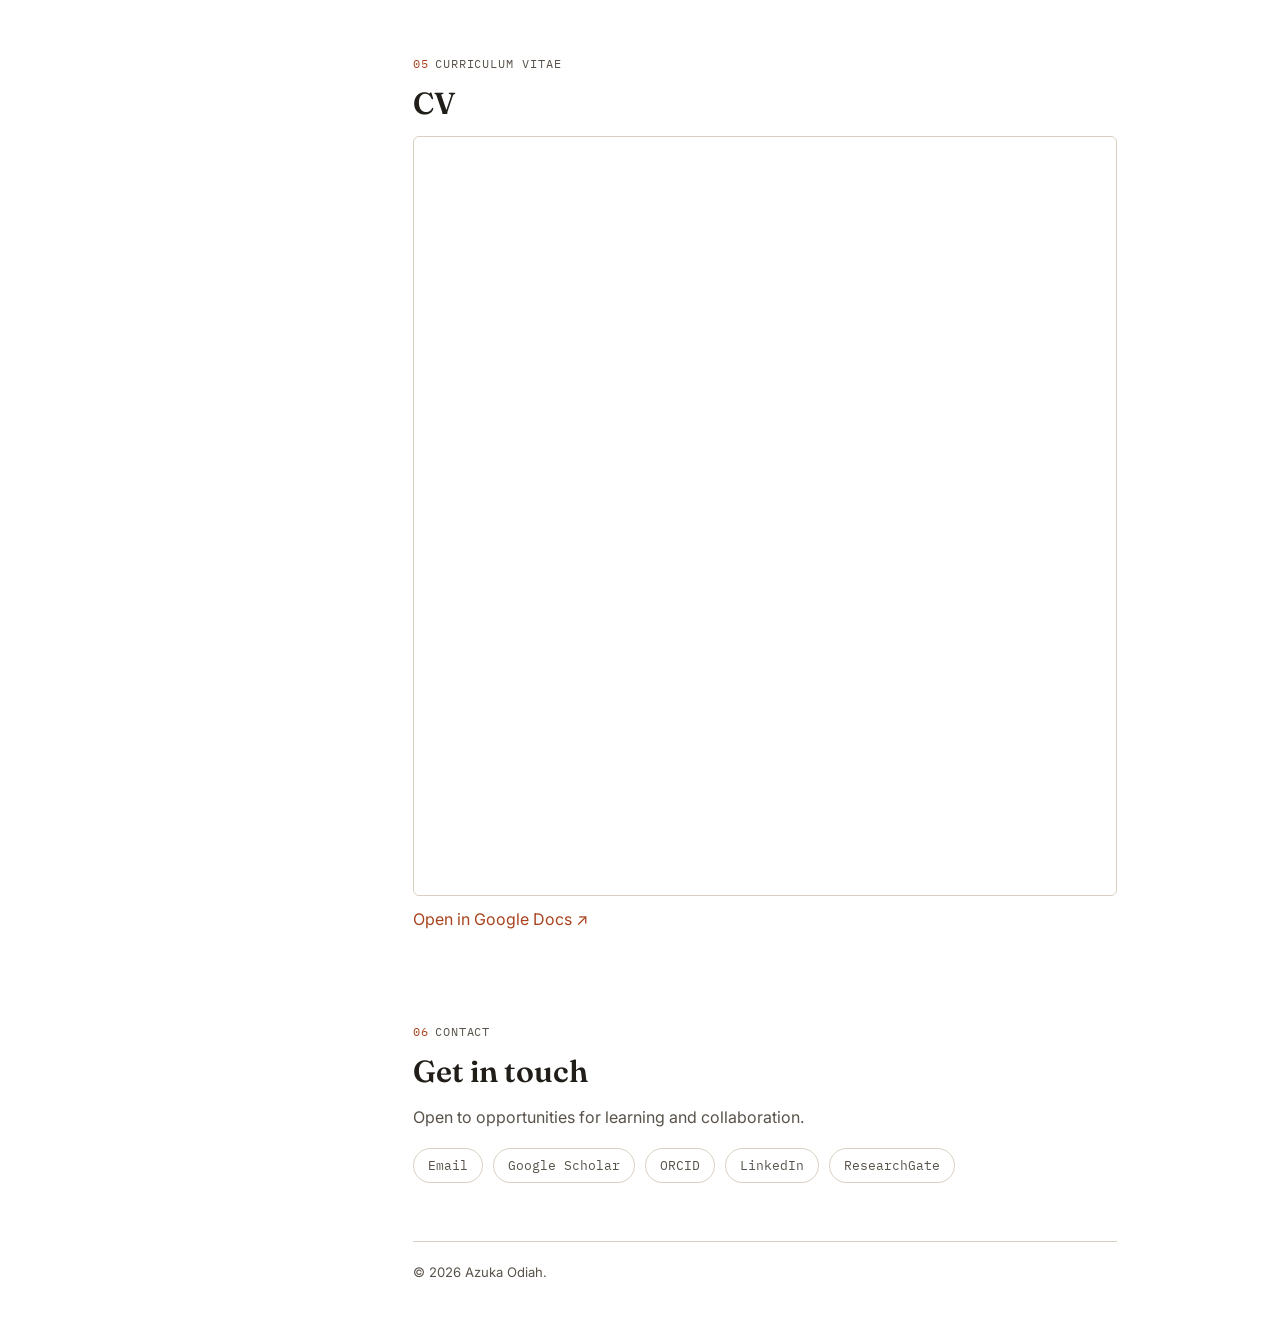
==== commit 83a0161c: "Update index.html" ====
--- a/index.html
+++ b/index.html
@@ -37,7 +37,7 @@
       <a href="#home">Home</a>
       <a href="#about">About</a>
       <a href="#ambiance">Ambiance</a>
-      <a href="#personality">Personality &amp; Design</a>
+      <a href="#personality">Personality and the Built Environment</a>
       <a href="#publications">Publications</a>
       <a href="#cv">CV</a>
       <a href="#contact">Contact</a>
@@ -51,13 +51,20 @@
 
     <!-- HOME -->
     <section class="block" id="home">
-      <p class="eyebrow">Social &amp; Personality Psychology · UT Austin</p>
+      <p class="eyebrow">Hi there!</p>
       <h1>How do the spaces we live in shape how we feel?</h1>
-      <p>I'm a Ph.D. candidate working with Sam Gosling. I study how architectural
-      design &mdash; lighting, layout, color, materials &mdash; interacts with
-      personality, emotion, and cognition to shape psychological experience.
-      My tools span behavioral science, statistics, large language models,
-      and generative AI.</p>
+      <p>I am a Ph.D. candidate in Social and Personality Psychology at the University 
+        of Texas at Austin, working with Sam Gosling.</p>
+      <p>My work explores how architectural design elements interact with individual 
+        differences like personality, emotion, and cognition to regulate emotion and shape 
+        psychological experience. I use tools from behavioral science, statistics, 
+        large language models (LLMs), and generative AI to investigate how the physical 
+        environments we live in influence how people feel, think, and behave.</p>
+        <p>Influenced by Wole Soyinka’s philosophy of storytelling, I see spaces as narratives 
+          where I look at how design elements and sensory cues create meaning and 
+          guide lived experience.</p>
+          <p>I am open to opportunities for learning and collaboration. If you have any 
+          questions about my research, feel free to reach out to me. </p>
 
       <div class="light-cycle" id="lightCycle" role="button" tabindex="0" aria-label="Click to step through morning, midday, and dusk lighting">
         <span class="tag">morning</span>
@@ -80,9 +87,9 @@
           <a href="#ambiance">Jump to section &rarr;</a>
         </div>
         <div class="card card--dusk">
-          <h3><span class="dot"></span>Personality &amp; Design</h3>
-          <p>How personality traits map onto preferences for light,
-          density, and structure.</p>
+          <h3><span class="dot"></span>Personality and the Built Environment</h3>
+          <p>How personality traits map onto preferences for design 
+            elements in the built environment.</p>
           <a href="#personality">Jump to section &rarr;</a>
         </div>
       </div>
@@ -101,12 +108,13 @@
           </div>
         </figure>
         <div>
-          <p>I grew up in Lagos, Nigeria, and trained in architecture at the
-          University of Lagos before moving into psychology &mdash; which is
-          how I ended up studying the emotional life of buildings rather
-          than designing them.</p>
-          <p>Outside of research, I swim, bike around Austin, collect
-          African paintings, and sing with a jazz band.</p>
+          <p>I am from Lagos, Nigeria, where I received a B.Sc. in Architecture from the University 
+            of Lagos, Nigeria. During this time, I developed an interest 
+            in more than just the practice of Architecture, but the effects 
+            of our designs on the people we are designing for.</p>
+          <p>Outside of research, I like to spend time swimming, biking around the city, 
+            collecting African paintings, and playing The Sims 3 on my gaming PC, 
+            or singing with my band at a Jazz bar somewhere downtown.</p>
         </div>
       </div>
 
@@ -147,44 +155,72 @@
         <img src="assets/research-ambiance.jpg" alt="" onerror="this.style.display='none'">
       </div>
 
-      <p>People often describe environments in emotional terms &mdash; cozy,
-      calm, inviting, productive, stressful. Despite how central these
-      impressions are to everyday life, we still know surprisingly little
-      about which design choices create them. My research asks:</p>
-
-      <ul class="rq-list">
-        <li>What specific design elements make a space feel relaxing, productive, or creative?</li>
-        <li>Which features recur across different emotional environments?</li>
-        <li>How can we systematically characterize ambiance?</li>
+      <p>People usually describe environments using emotional terms: “cozy,” “calm,” “inviting,” 
+        “creative,” “productive,” or “stressful.” But despite the importance of 
+        these experiences, there is still very little systematic research explaining 
+        what specific combinations of design features create different ambiances. 
+        My research asks questions like:</p>
+
+      <ul class="rq-list">
+        <li>What specific design elements make a space feel relaxing or productive, etc.?</li>
+        <li>Which design features consistently appear in different emotional environments?</li>
+        <li>How can we systematically characterize ambiances?</li>
         <li>How do personality, culture, age, and context shape these experiences?</li>
       </ul>
 
-      <p>To study this, I build and analyze large datasets of environmental
-      descriptions and design features &mdash; covering lighting, color,
-      layout, materials, furniture, and spatial organization. One current
-      project focuses on living rooms; a second extends this framework to
-      workplaces, examining how office spaces convey productivity, focus,
-      creativity, calm, and collaboration.</p>
+      <p>To investigate this, I build and analyze large datasets of environmental 
+        descriptions and design features. One current project focuses on living 
+        rooms and examines how different ambiances are represented through combinations of:</p>
+
+      <ul class="rq-list">
+        <li>lighting</li>
+        <li>color</li>
+        <li>layout</li>
+        <li>materials</li>
+        <li>furniture</li>
+        <li>objects and decoration</li>
+        <li>spatial organization</li>
+      </ul>
+
+      <p>A second ongoing project applies this framework to workplace 
+        environments, examining how office spaces convey ambiances not limited to:</p>
+
+      <ul class="rq-list">
+        <li>production</li>
+        <li>focus</li>
+        <li>creativity</li>
+        <li>calmness</li>
+        <li>collaboration</li>
+        <li>invitation</li>
+      </ul>
+      
+      <p>To study these questions, I use:</p>
+
+      <ul class="rq-list">
+        <li>large language models</li>
+        <li>AI-Generated environmental descriptions</li>
+        <li>statistical modeling</li>
+        <li>computational feature extraction</li>
+      </ul>
 
       <div class="chart-slot">
         <span>Reserved for an interactive chart &mdash; e.g. ambiance ratings
         by design feature. See README for a Chart.js starter snippet.</span>
       </div>
 
-      <p><strong>Methods:</strong> large language models, AI-generated
-      environmental descriptions, statistical modeling, and computational
-      feature extraction. By identifying patterns across thousands of
-      descriptions, this work moves beyond intuition toward a systematic
-      understanding of how spaces generate emotional experience &mdash; with
-      the long-term goal of designing environments that better support
-      well-being, productivity, and everyday psychological functioning.</p>
-    </section>
-
-    <!-- PERSONALITY & DESIGN -->
+      <p>By identifying recurring feature patterns across thousands of 
+        descriptions, this work aims to move beyond intuition and toward a 
+        more systematic understanding of how spaces generate emotional experience. 
+        The long-term goal is to help create environments that more 
+        intentionally support well-being, productivity, restoration, 
+        and everyday psychological functioning.</p>
+    </section>
+
+    <!-- PERSONALITY and the Built Environment -->
     <section class="block" id="personality">
       <div class="block-head dusk">
         <p class="eyebrow"><span class="chapter-num">03</span>Research thread</p>
-        <h2>Personality &amp; Design</h2>
+        <h2>Personality and the Built Environment</h2>
       </div>
 
       <div class="photo-slot research-header dusk">
@@ -192,16 +228,25 @@
         <img src="assets/research-personality.jpg" alt="" onerror="this.style.display='none'">
       </div>
 
-      <p>People differ in the spaces they prefer &mdash; some are drawn to
-      bright, open, socially stimulating environments; others to quieter,
-      more structured, or visually complex spaces. My work investigates how
-      personality traits relate to design preferences across lighting,
-      openness, density, color, furniture, architectural style, and
-      organization.</p>
-
-      <p>I conducted an interdisciplinary review spanning psychology,
-      environmental psychology, architecture, interior design, and urban
-      studies. Emerging patterns suggest:</p>
+      <p>People differ in the kinds of spaces they prefer: some enjoy bright, 
+        open, socially stimulating environments, while others prefer quieter, 
+        more structured, or more visually complex spaces. My work investigates 
+        how personality traits relate to preferences for features like:</p>
+
+      <ul class="rq-list">
+        <li>lighting and windows</li>
+        <li>openness versus enclosure</li>
+        <li>density and privacy</li>
+        <li>color palettes</li>
+        <li>furniture and décor</li>
+        <li>architectural style</li>
+        <li>organization and clutter</li>
+        <li>walkability and urban form</li>
+      </ul>
+
+      <p>To study this, I conducted an interdisciplinary review spanning psychology, 
+        environmental psychology, architecture, interior design, and urban studies. 
+        Across this literature, emerging patterns suggest that:</p>
 
       <ul class="rq-list">
         <li>Extraversion is associated with brighter, more open, socially stimulating spaces</li>
@@ -215,8 +260,9 @@
         correlations. See README for a Chart.js starter snippet.</span>
       </div>
 
-      <p>The broader goal is understanding person&ndash;environment fit &mdash;
-      how different spaces support different psychological needs.</p>
+      <p>The broader goal of this work is to better understand person-environment 
+        fit: how different environments may support different psychological needs 
+        and ways of functioning.</p>
     </section>
 
     <!-- PUBLICATIONS -->
@@ -231,7 +277,7 @@
           <p><strong>Odiah, A.</strong>, &amp; Gosling, S.D. Mapping ambiances in the
           built environment: An exploration into the psychology of architecture.</p>
           <p class="note">Building a systematic framework for how design features
-          combine to create emotional "ambiances" in everyday spaces.</p>
+          combine to create ambiances in everyday spaces, specifically living rooms.</p>
         </div>
       </div>
 
@@ -255,7 +301,7 @@
           a room a room for living? In H. Chai, D.W.N. Bao, Z. Guo, &amp; P.F. Yuan
           (Eds.), <em>Symbiotic Intelligence.</em> CDRF 2024. Computational Design
           and Robotic Fabrication. Springer, Singapore.
-          &mdash; <a href="#">replace with DOI link</a></p>
+           <a href="https://doi.org/10.1007/978-981-96-3433-0_31" target="_blank" rel="noopener noreferrer">https://doi.org/10.1007/978-981-96-3433-0_31</a></p>
         </div>
       </div>
 
@@ -267,7 +313,7 @@
           for using generative AI images in architectural research: Do images
           convey the intended spaces and ambiances? <em>Architectural
           Intelligence,</em> 3, 35.
-          &mdash; <a href="#">replace with DOI link</a></p>
+           <a href="https://doi.org/10.1007/s44223-024-00076-x" target="_blank" rel="noopener noreferrer">https://doi.org/10.1007/s44223-024-00076-x</a></p>
         </div>
       </div>
     </section>
@@ -276,8 +322,6 @@
     <section class="block" id="cv">
       <p class="eyebrow"><span class="chapter-num">05</span>Curriculum Vitae</p>
       <h2>CV</h2>
-      <p>Live view of my CV &mdash; always current, since it pulls directly
-      from the Google Doc.</p>
 
       <div class="doc-embed">
         <iframe src="https://docs.google.com/document/d/1RREOyUHriKB7UtC-24r1hGiQHFxX-D9EY5F3DZR8iyM/preview" title="Azuka Odiah CV"></iframe>
@@ -292,10 +336,10 @@
       <p>Open to opportunities for learning and collaboration.</p>
       <div class="link-row">
         <a href="mailto:azukaodiah@utexas.edu">Email</a>
-        <a href="#">Google Scholar</a>
-        <a href="#">ORCID</a>
-        <a href="#">LinkedIn</a>
-        <a href="#">ResearchGate</a>
+        <a href="https://scholar.google.com/citations?user=V5oqX7UAAAAJ" target="_blank" rel="noopener noreferrer">Google Scholar</a>
+        <a href="https://orcid.org/0000-0002-1234-5678" target="_blank" rel="noopener noreferrer">ORCID</a>
+        <a href="https://www.linkedin.com/in/azukaodiah" target="_blank" rel="noopener noreferrer">LinkedIn</a>
+        <a href="https://www.researchgate.net/profile/Azuka_Odiah" target="_blank" rel="noopener noreferrer">ResearchGate</a>
       </div>
     </section>
 
--- a/style.css
+++ b/style.css
@@ -22,6 +22,14 @@
   --sans: "Inter", -apple-system, BlinkMacSystemFont, sans-serif;
   --mono: "IBM Plex Mono", "SF Mono", monospace;
   --sidebar-w: 250px;
+
+  /* the page-level gradient: white at the very top, black at the very
+     bottom, everything above stays in between. JS overrides these three
+     on <html> as you scroll — the defaults here are just the fallback. */
+  --page-bg: #ffffff;
+  --text-primary: var(--ink);
+  --text-secondary: var(--ink-soft);
+  --link-color: var(--oxide);
 }
 
 * { box-sizing: border-box; }
@@ -29,13 +37,12 @@
 
 body {
   margin: 0;
-  background: var(--page-bg, var(--stone));
-  color: var(--ink);
+  background: var(--page-bg);
+  color: var(--text-primary);
   font-family: var(--sans);
   font-size: 16px;
   line-height: 1.65;
   -webkit-font-smoothing: antialiased;
-  transition: background-color 0.9s ease;
   position: relative;
 }
 
@@ -68,22 +75,22 @@
 }
 
 img { max-width: 100%; display: block; }
-a { color: var(--oxide); text-decoration: none; }
+a { color: var(--link-color); text-decoration: none; }
 a:hover { text-decoration: underline; }
-:focus-visible { outline: 2px solid var(--ink); outline-offset: 3px; }
-
-h1, h2, h3 { font-family: var(--serif); font-weight: 600; line-height: 1.15; margin: 0 0 0.5em; color: var(--ink); }
+:focus-visible { outline: 2px solid currentColor; outline-offset: 3px; }
+
+h1, h2, h3 { font-family: var(--serif); font-weight: 600; line-height: 1.15; margin: 0 0 0.5em; color: var(--text-primary); }
 h1 { font-size: clamp(2rem, 4vw, 3rem); font-weight: 500; }
 h2 { font-size: clamp(1.4rem, 2.6vw, 1.9rem); }
 h3 { font-size: 1.1rem; font-weight: 600; }
-p { margin: 0 0 1.1em; color: var(--ink-soft); max-width: 62ch; }
+p { margin: 0 0 1.1em; color: var(--text-secondary); max-width: 62ch; }
 
 .eyebrow {
   font-family: var(--mono);
   font-size: 0.72rem;
   letter-spacing: 0.08em;
   text-transform: uppercase;
-  color: var(--ink-soft);
+  color: var(--text-secondary);
 }
 
 .chapter-num {
@@ -263,10 +270,11 @@
 }
 .card:hover { transform: translateY(-3px); box-shadow: 0 10px 24px rgba(33,29,25,0.09); }
 .card--dusk { border-top-color: var(--dusk); }
-.card h3 { display: flex; align-items: center; gap: 8px; }
+.card h3 { display: flex; align-items: center; gap: 8px; color: var(--ink); }
+.card p { color: var(--ink-soft); }
 .card .dot { width: 8px; height: 8px; border-radius: 50%; background: var(--oxide); }
 .card--dusk .dot { background: var(--dusk); }
-.card a { font-family: var(--mono); font-size: 0.8rem; }
+.card a { font-family: var(--mono); font-size: 0.8rem; color: var(--oxide); }
 .card--dusk a { color: var(--dusk); }
 
 /* ---------- photo slots ---------- */
@@ -330,11 +338,11 @@
 
 .link-row { display: flex; flex-wrap: wrap; gap: 10px; margin: 18px 0; }
 .link-row a {
-  font-family: var(--mono); font-size: 0.8rem; color: var(--ink-soft);
+  font-family: var(--mono); font-size: 0.8rem; color: var(--text-secondary);
   border: 1px solid var(--border); border-radius: 999px; padding: 6px 14px;
   transition: color 0.15s ease, border-color 0.15s ease;
 }
-.link-row a:hover { color: var(--ink); border-color: var(--ink); text-decoration: none; }
+.link-row a:hover { color: var(--text-primary); border-color: var(--text-primary); text-decoration: none; }
 
 /* ---------- scroll reveal (JS-added classes only — content is visible by default) ---------- */
 
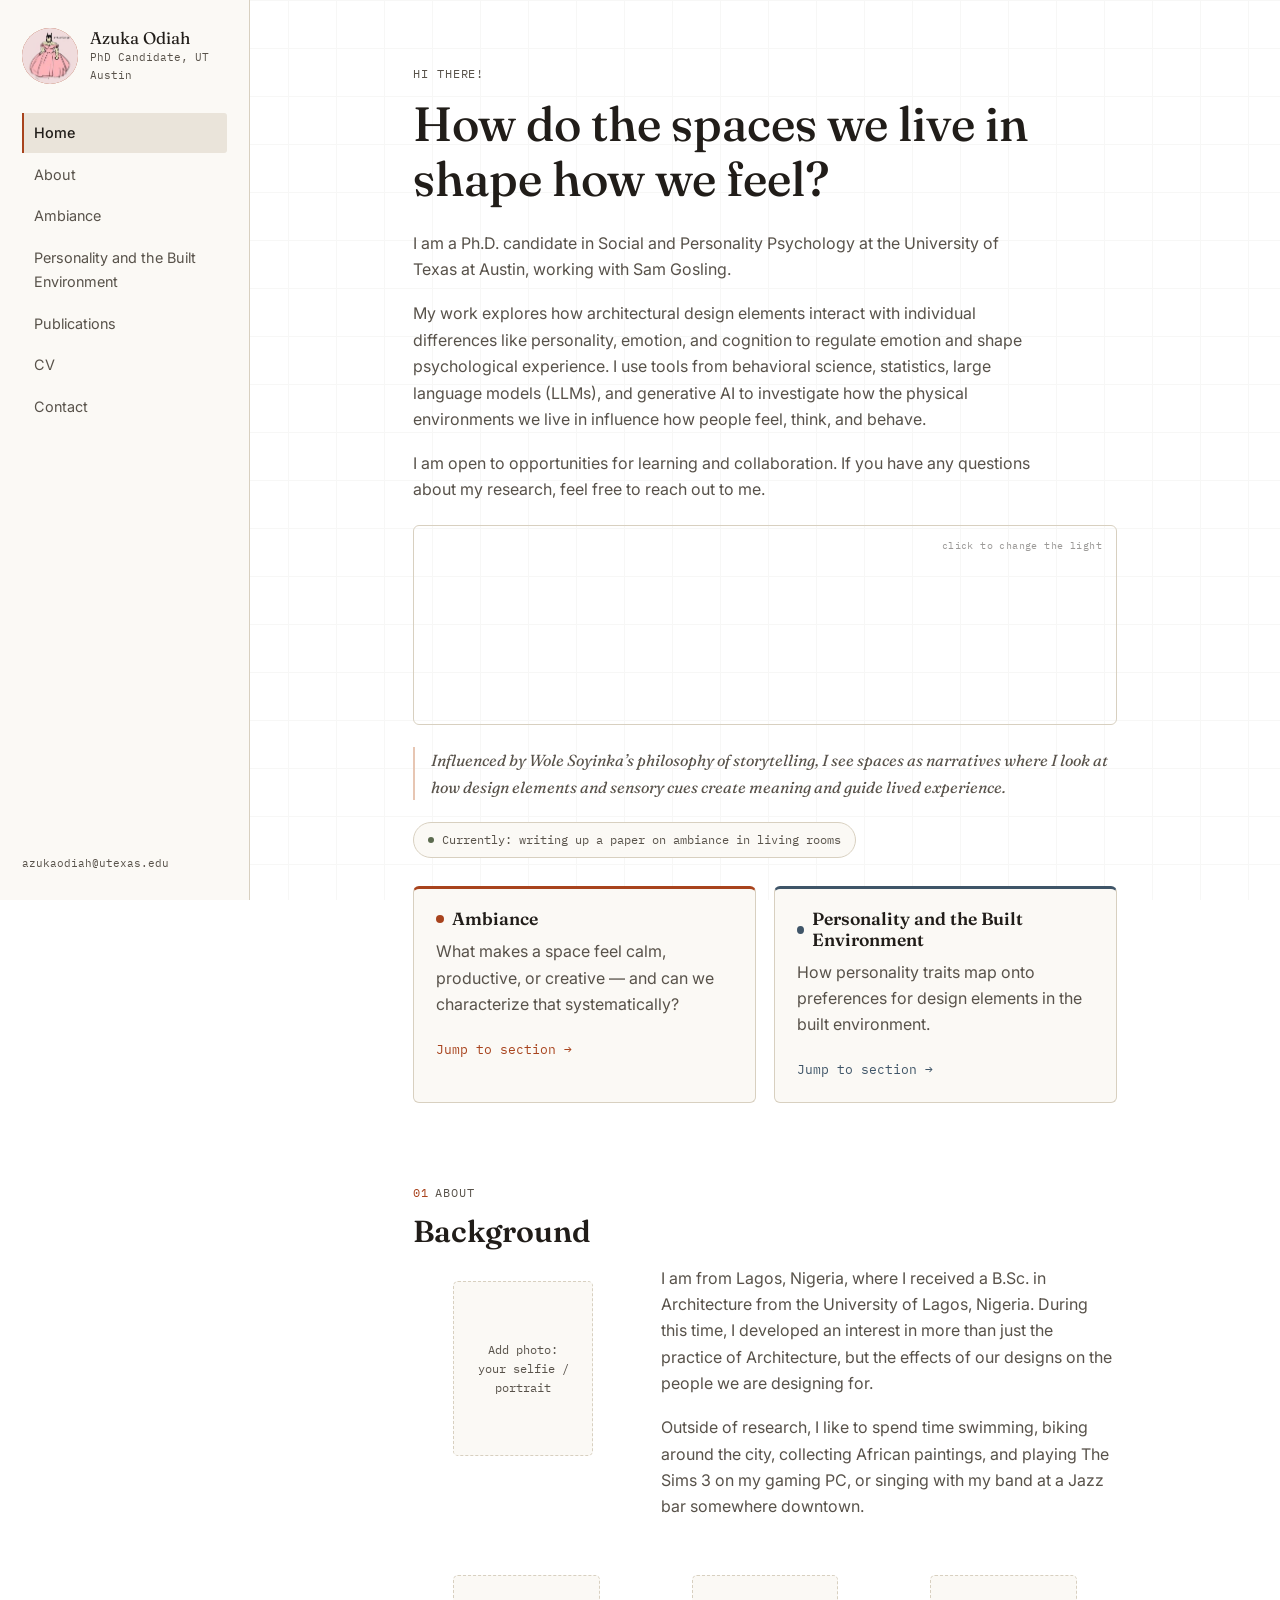
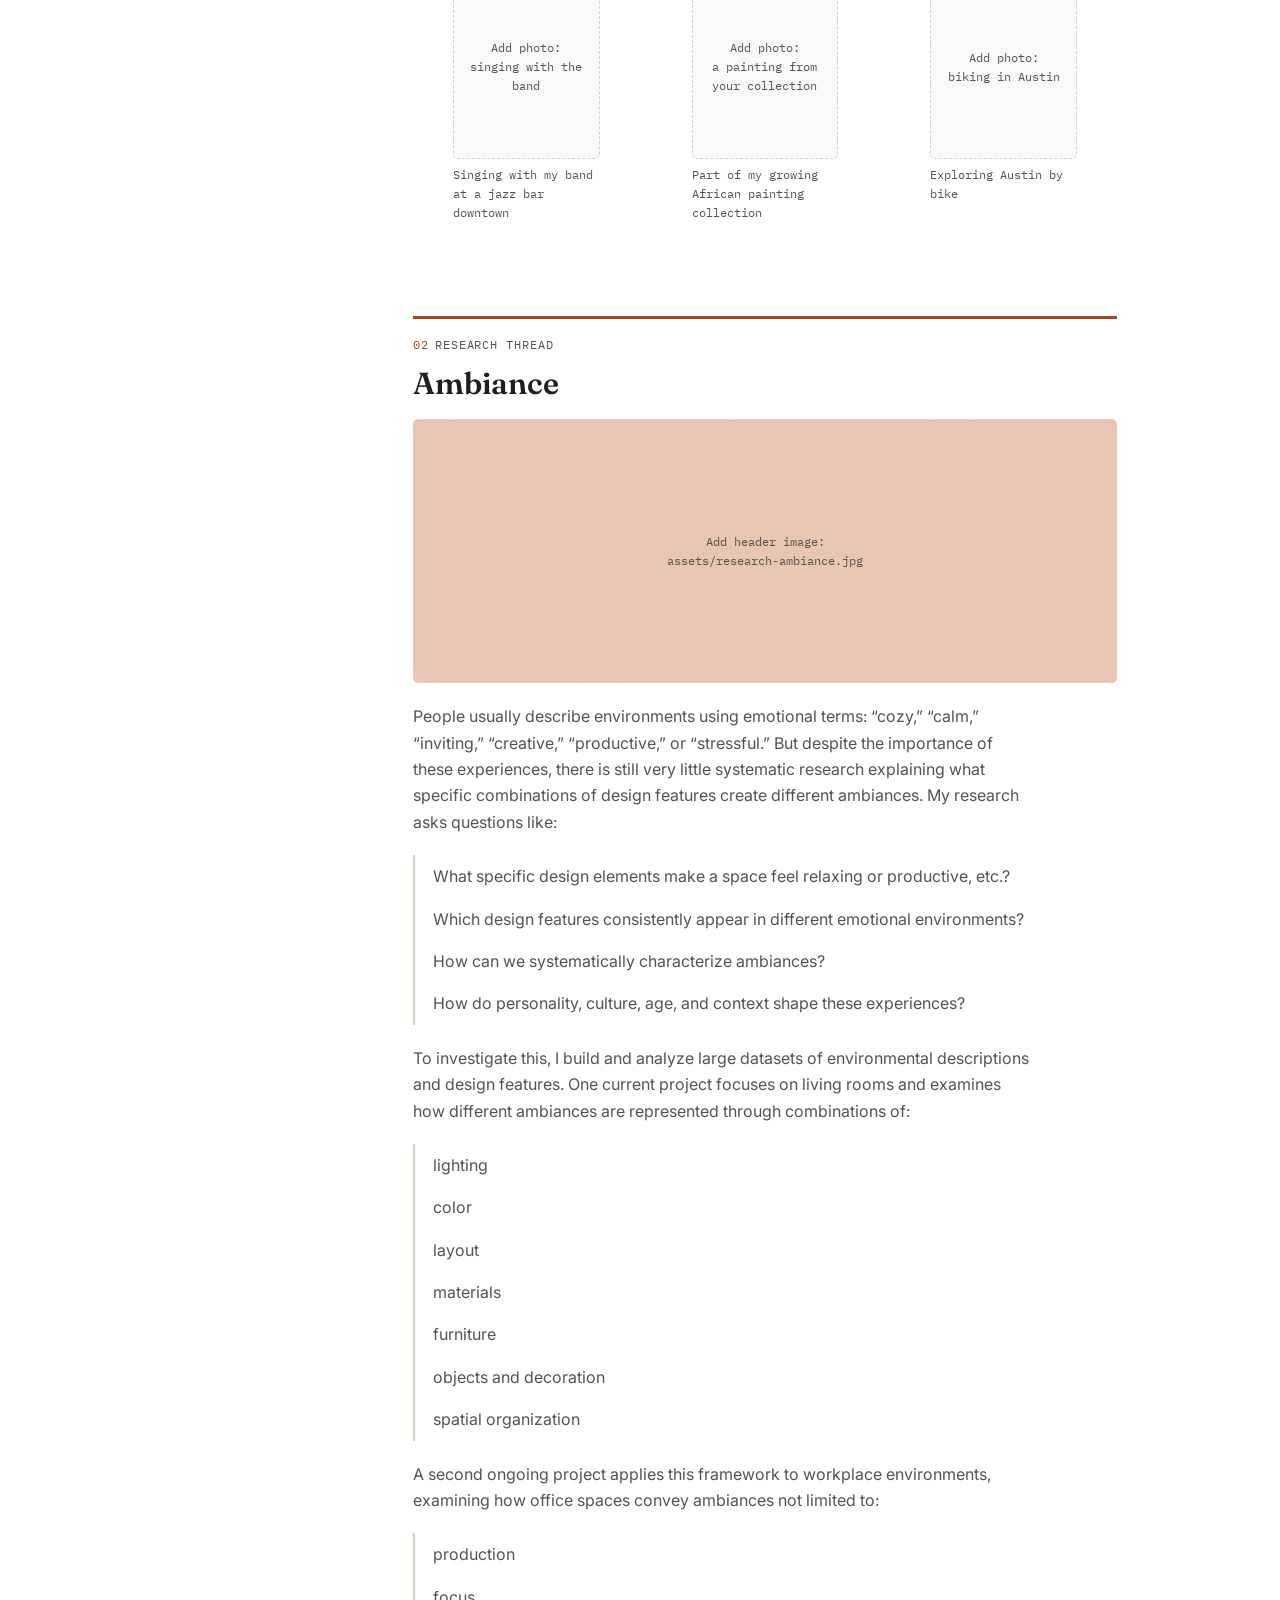
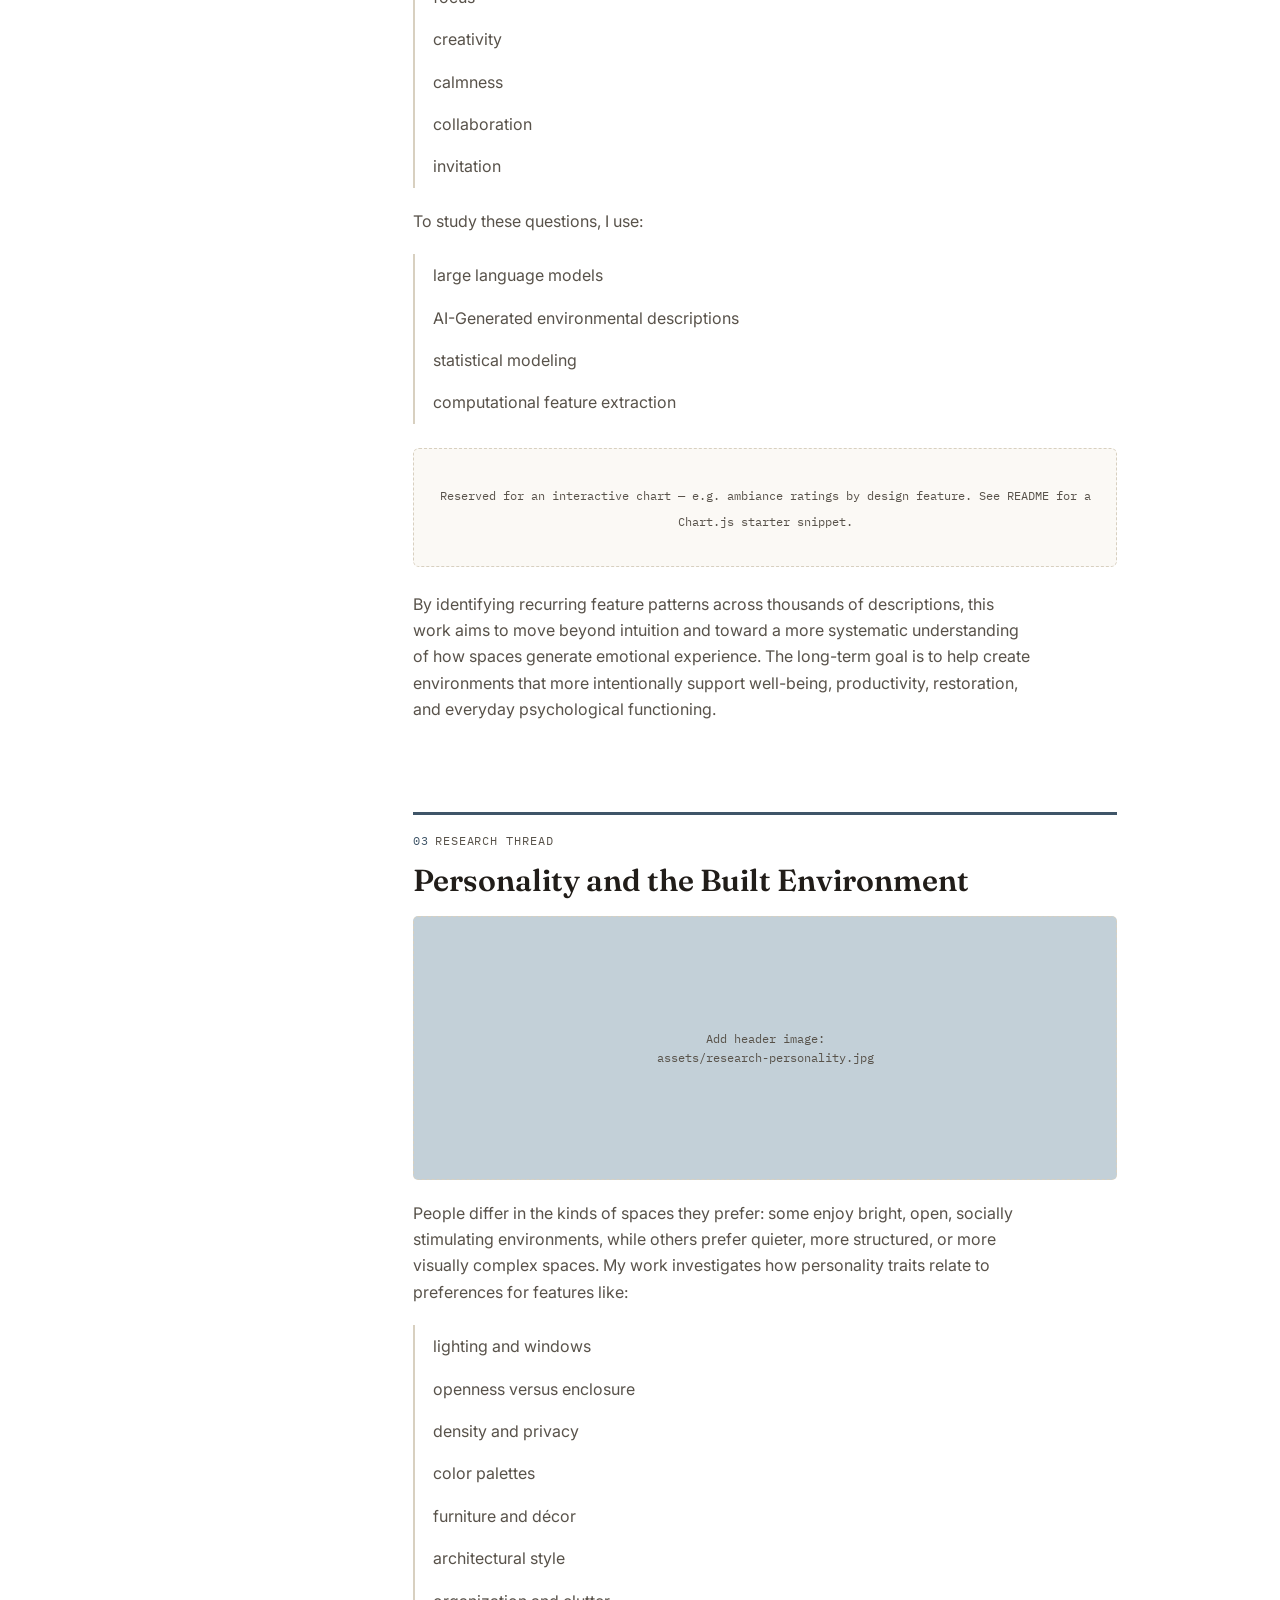
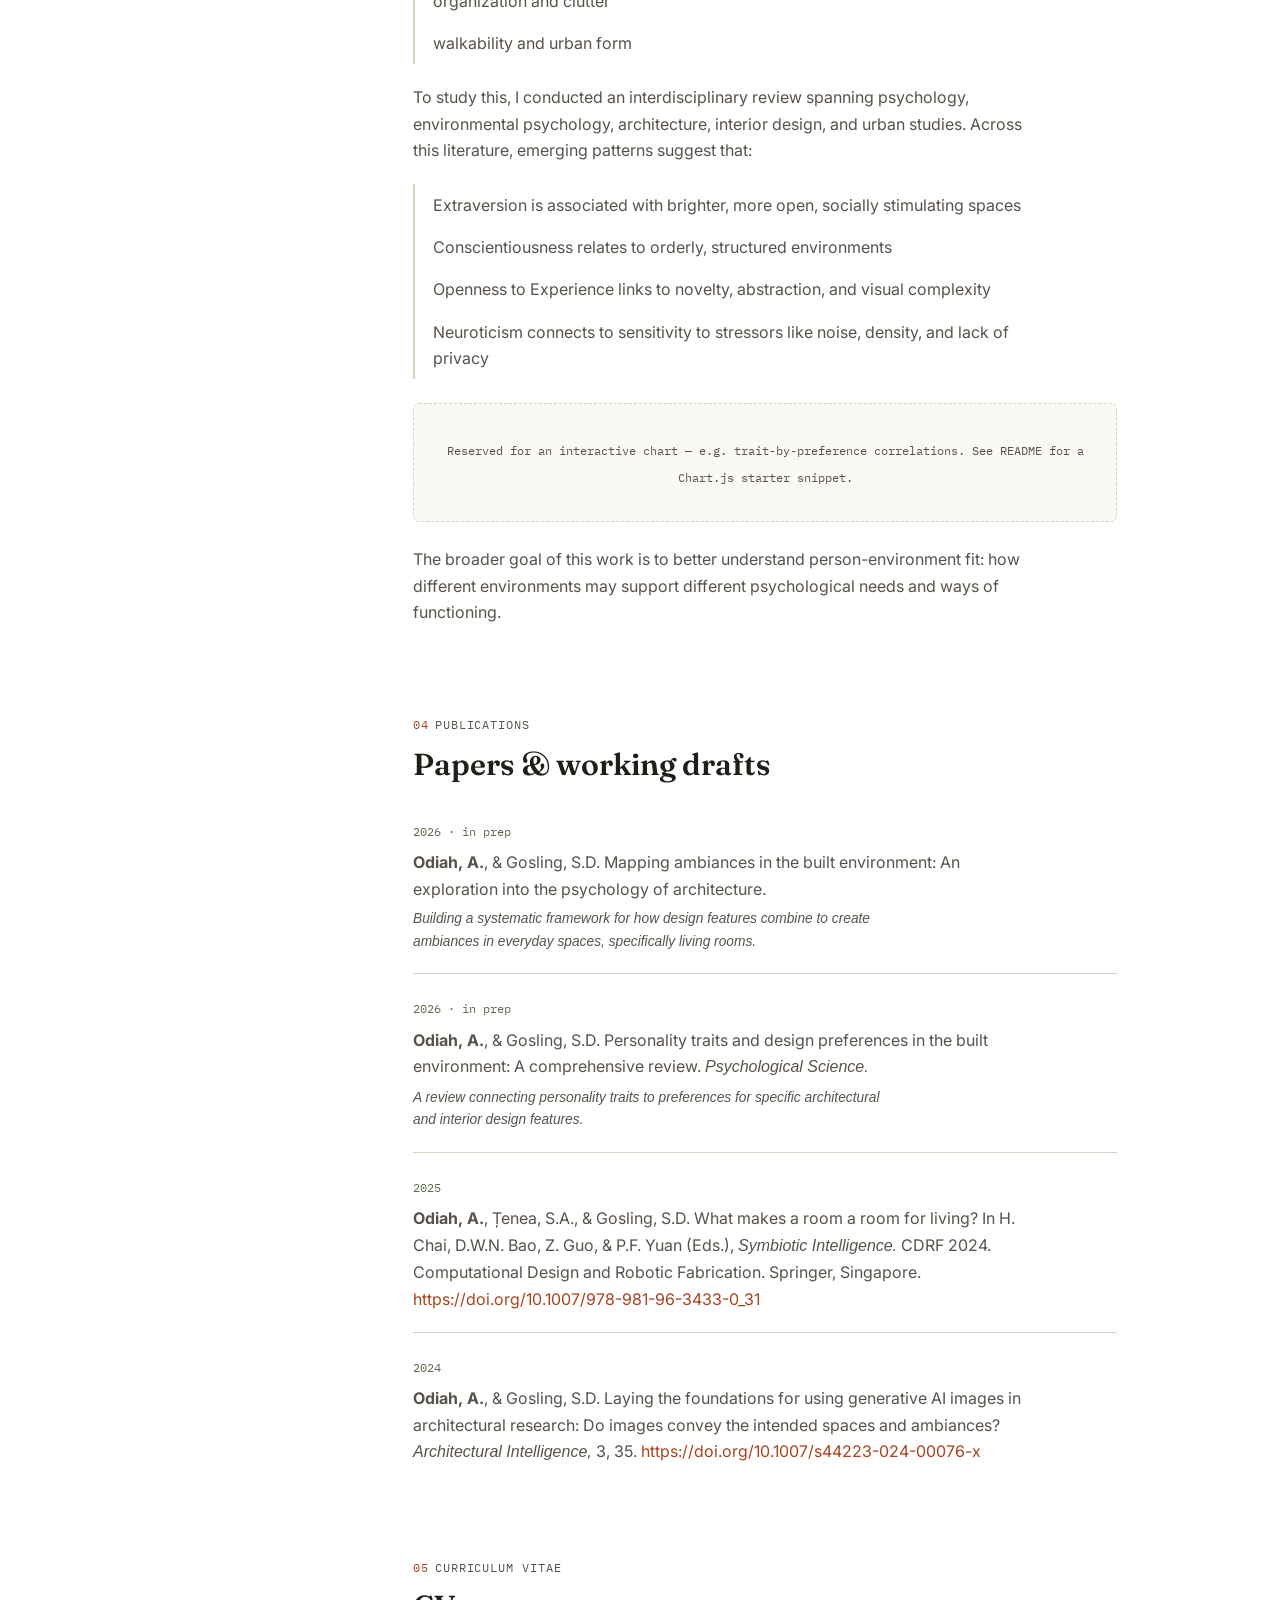
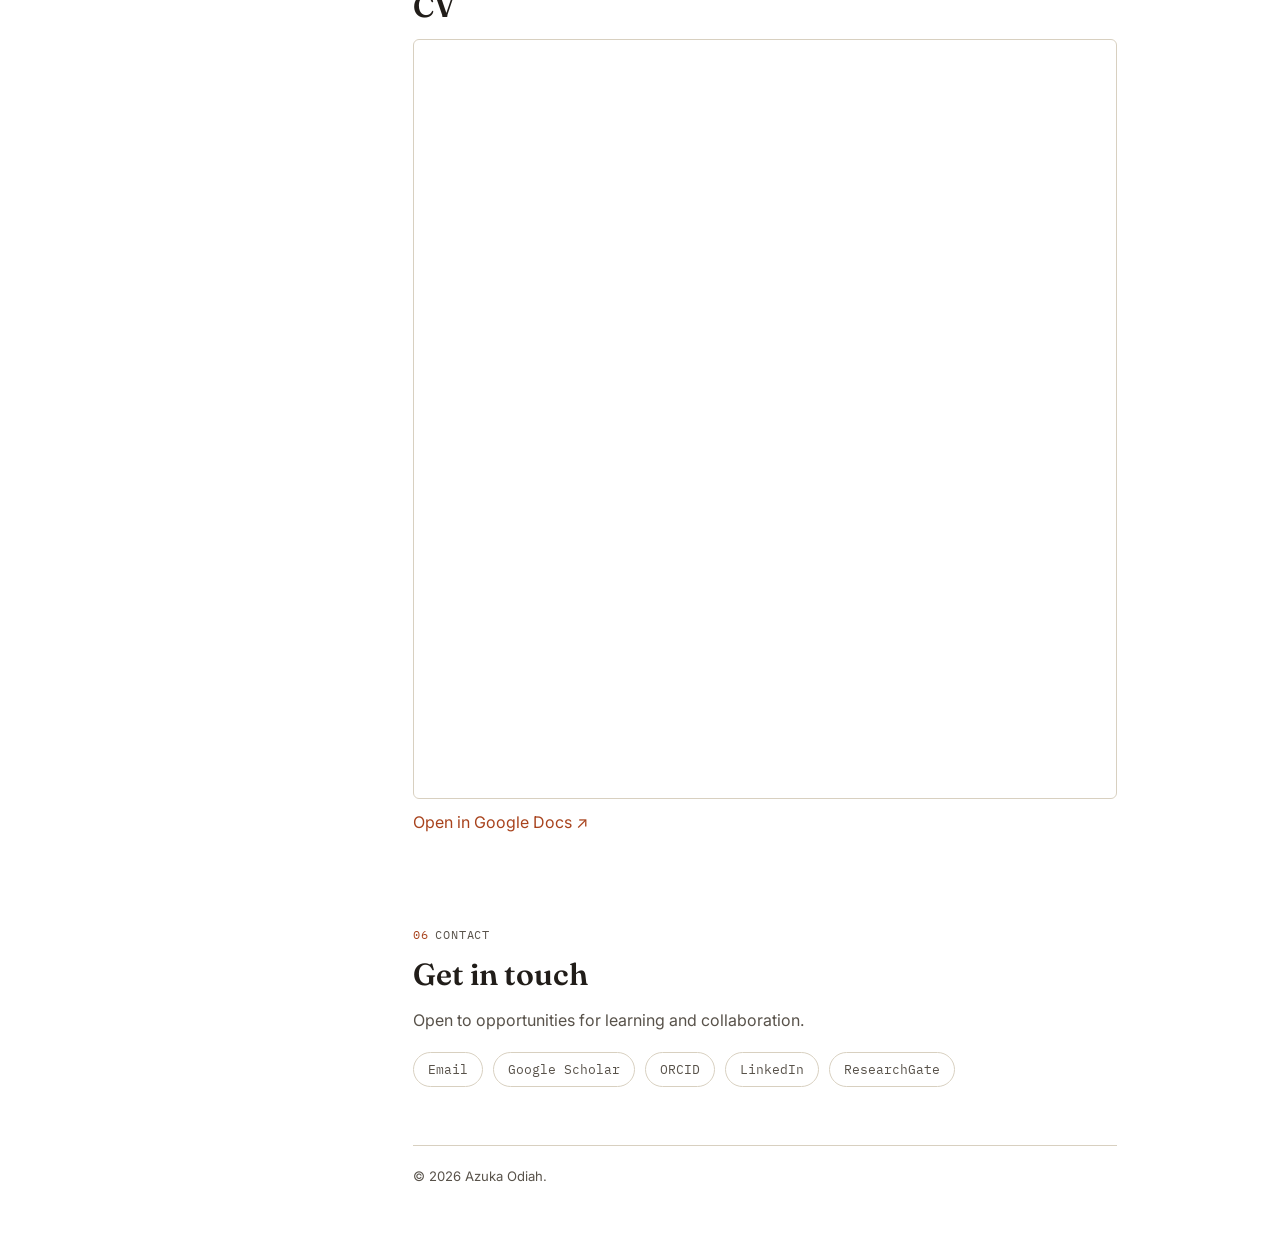
==== commit 7cfa6530: "Update index.html" ====
--- a/index.html
+++ b/index.html
@@ -60,9 +60,6 @@
         psychological experience. I use tools from behavioral science, statistics, 
         large language models (LLMs), and generative AI to investigate how the physical 
         environments we live in influence how people feel, think, and behave.</p>
-        <p>Influenced by Wole Soyinka’s philosophy of storytelling, I see spaces as narratives 
-          where I look at how design elements and sensory cues create meaning and 
-          guide lived experience.</p>
           <p>I am open to opportunities for learning and collaboration. If you have any 
           questions about my research, feel free to reach out to me. </p>
 
@@ -73,9 +70,9 @@
         <span class="hint">click to change the light</span>
       </div>
 
-      <blockquote>Influenced by Wole Soyinka's philosophy of storytelling, I see
-      spaces as narratives &mdash; places where design choices and sensory cues
-      create meaning and guide how we live.</blockquote>
+      <blockquote>Influenced by Wole Soyinka’s philosophy of storytelling, 
+        I see spaces as narratives where I look at how design elements 
+        and sensory cues create meaning and guide lived experience.</blockquote>
 
       <p><span class="currently">Currently: writing up a paper on ambiance in living rooms</span></p>
 
